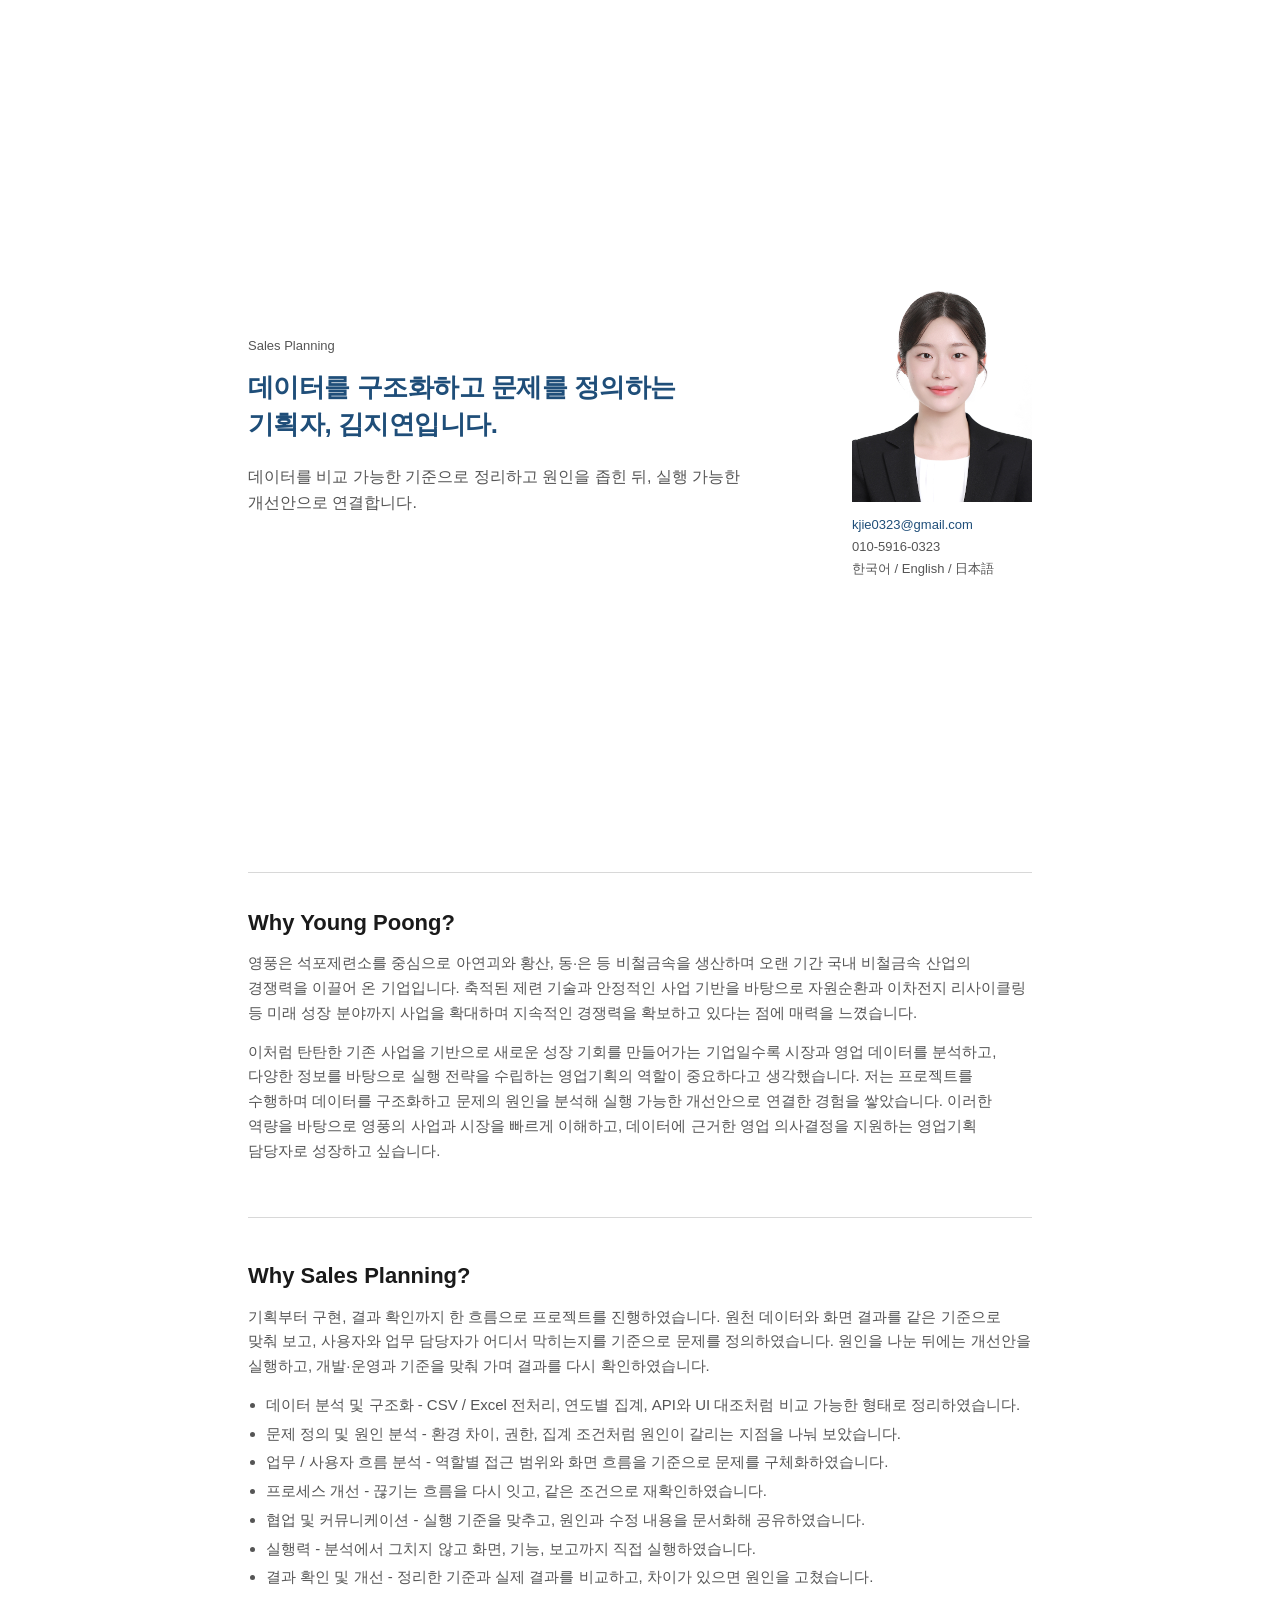
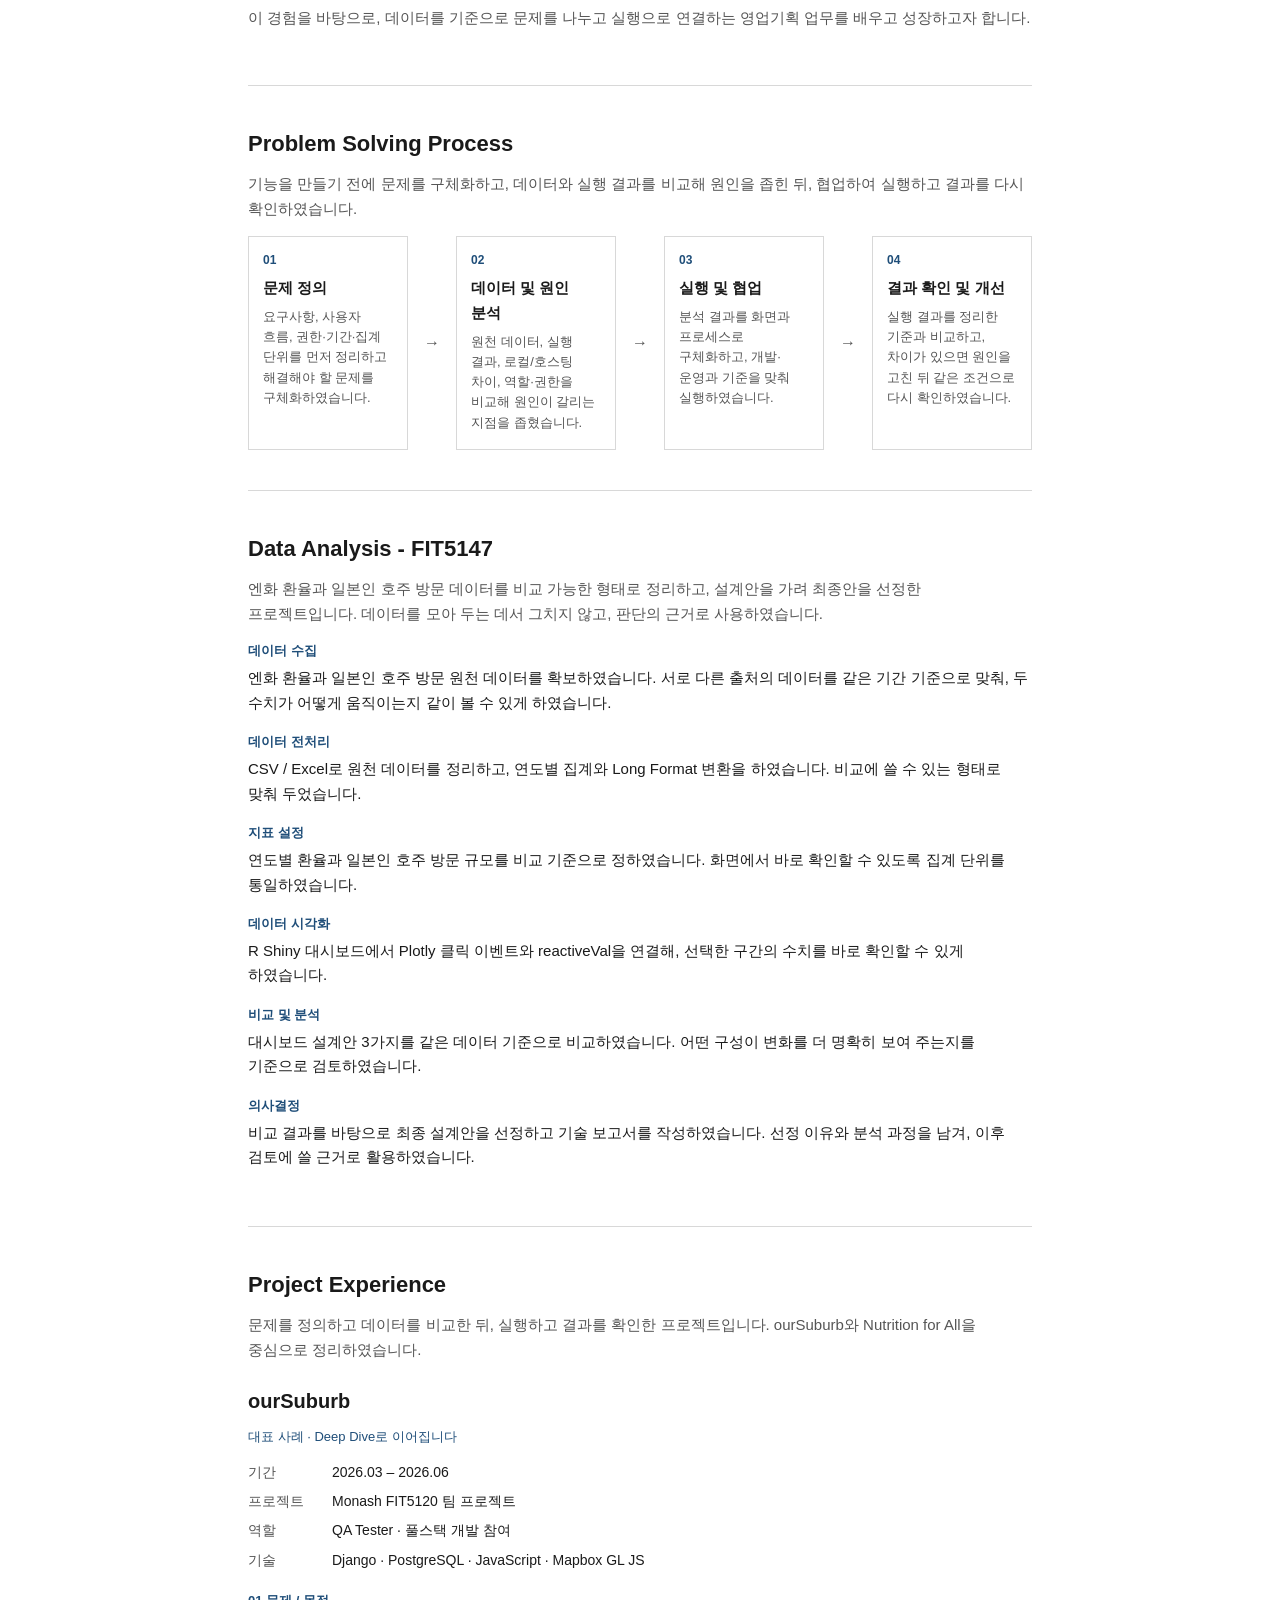
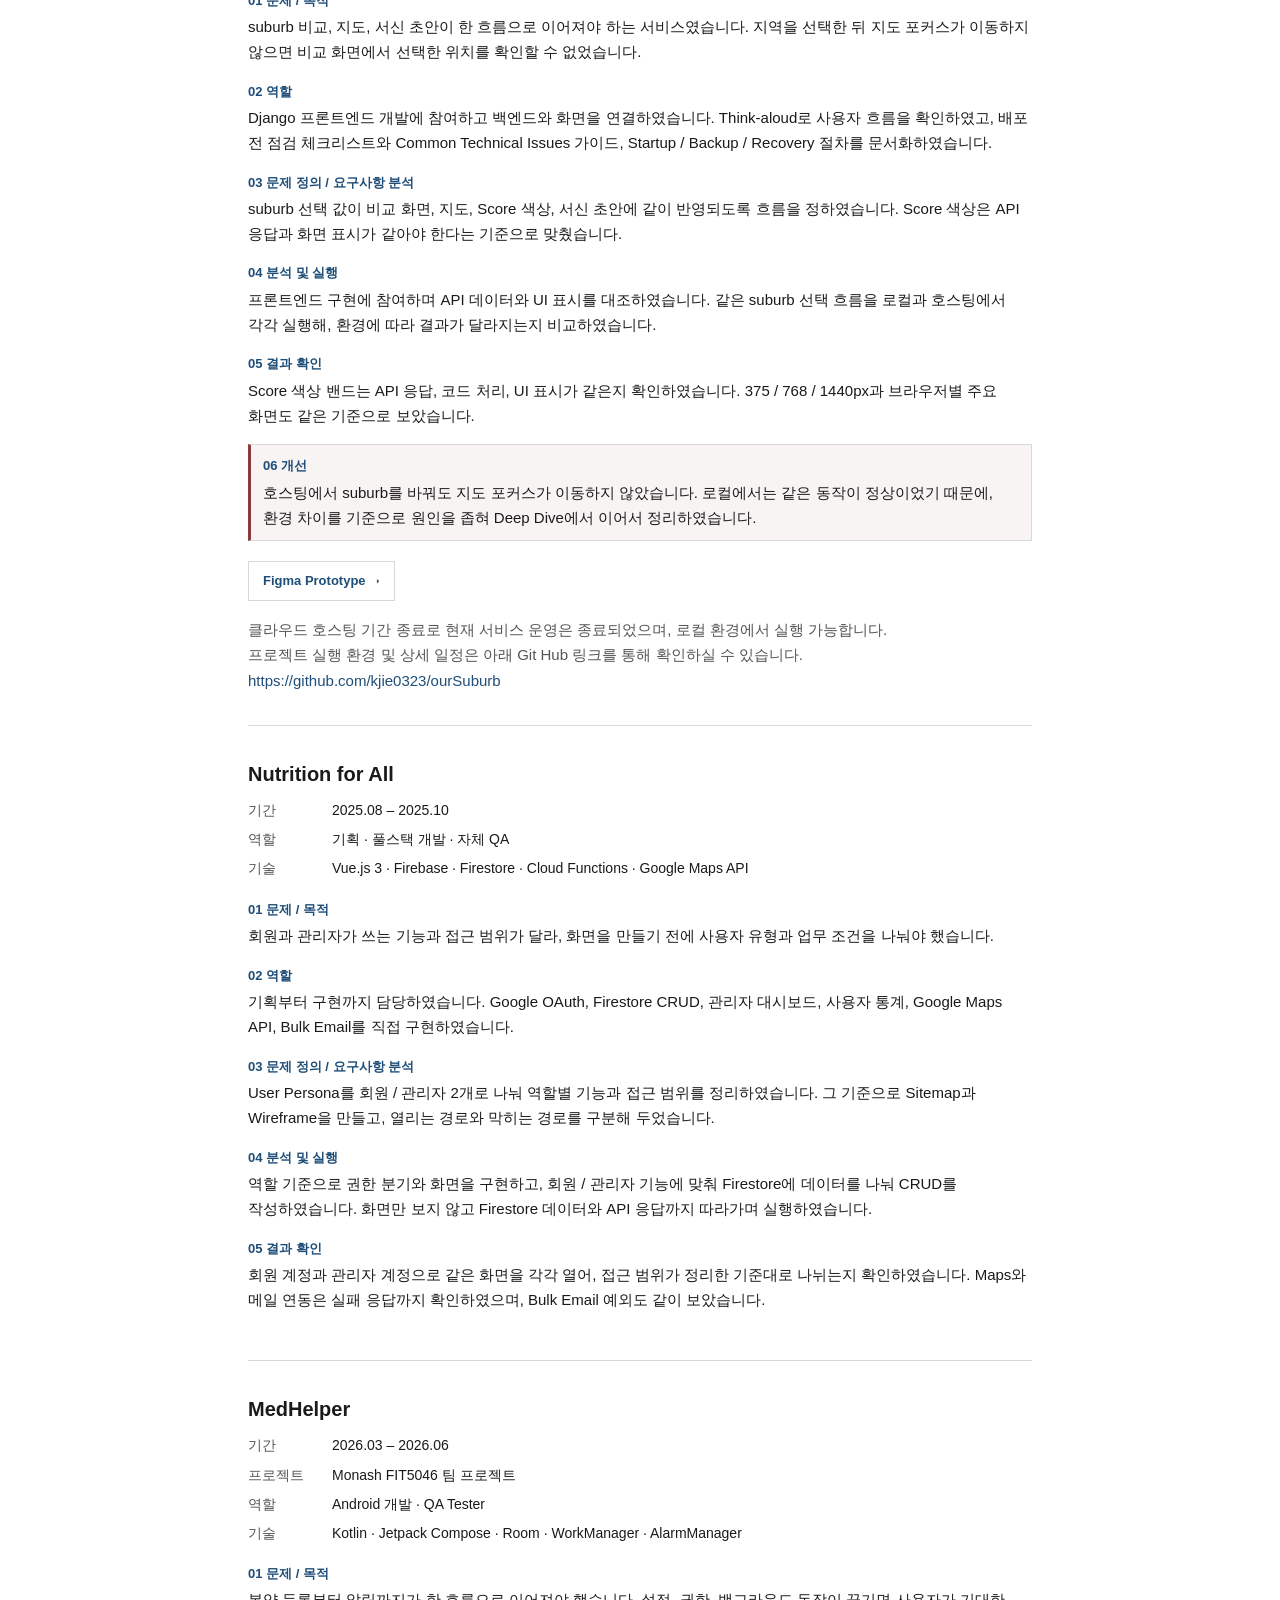
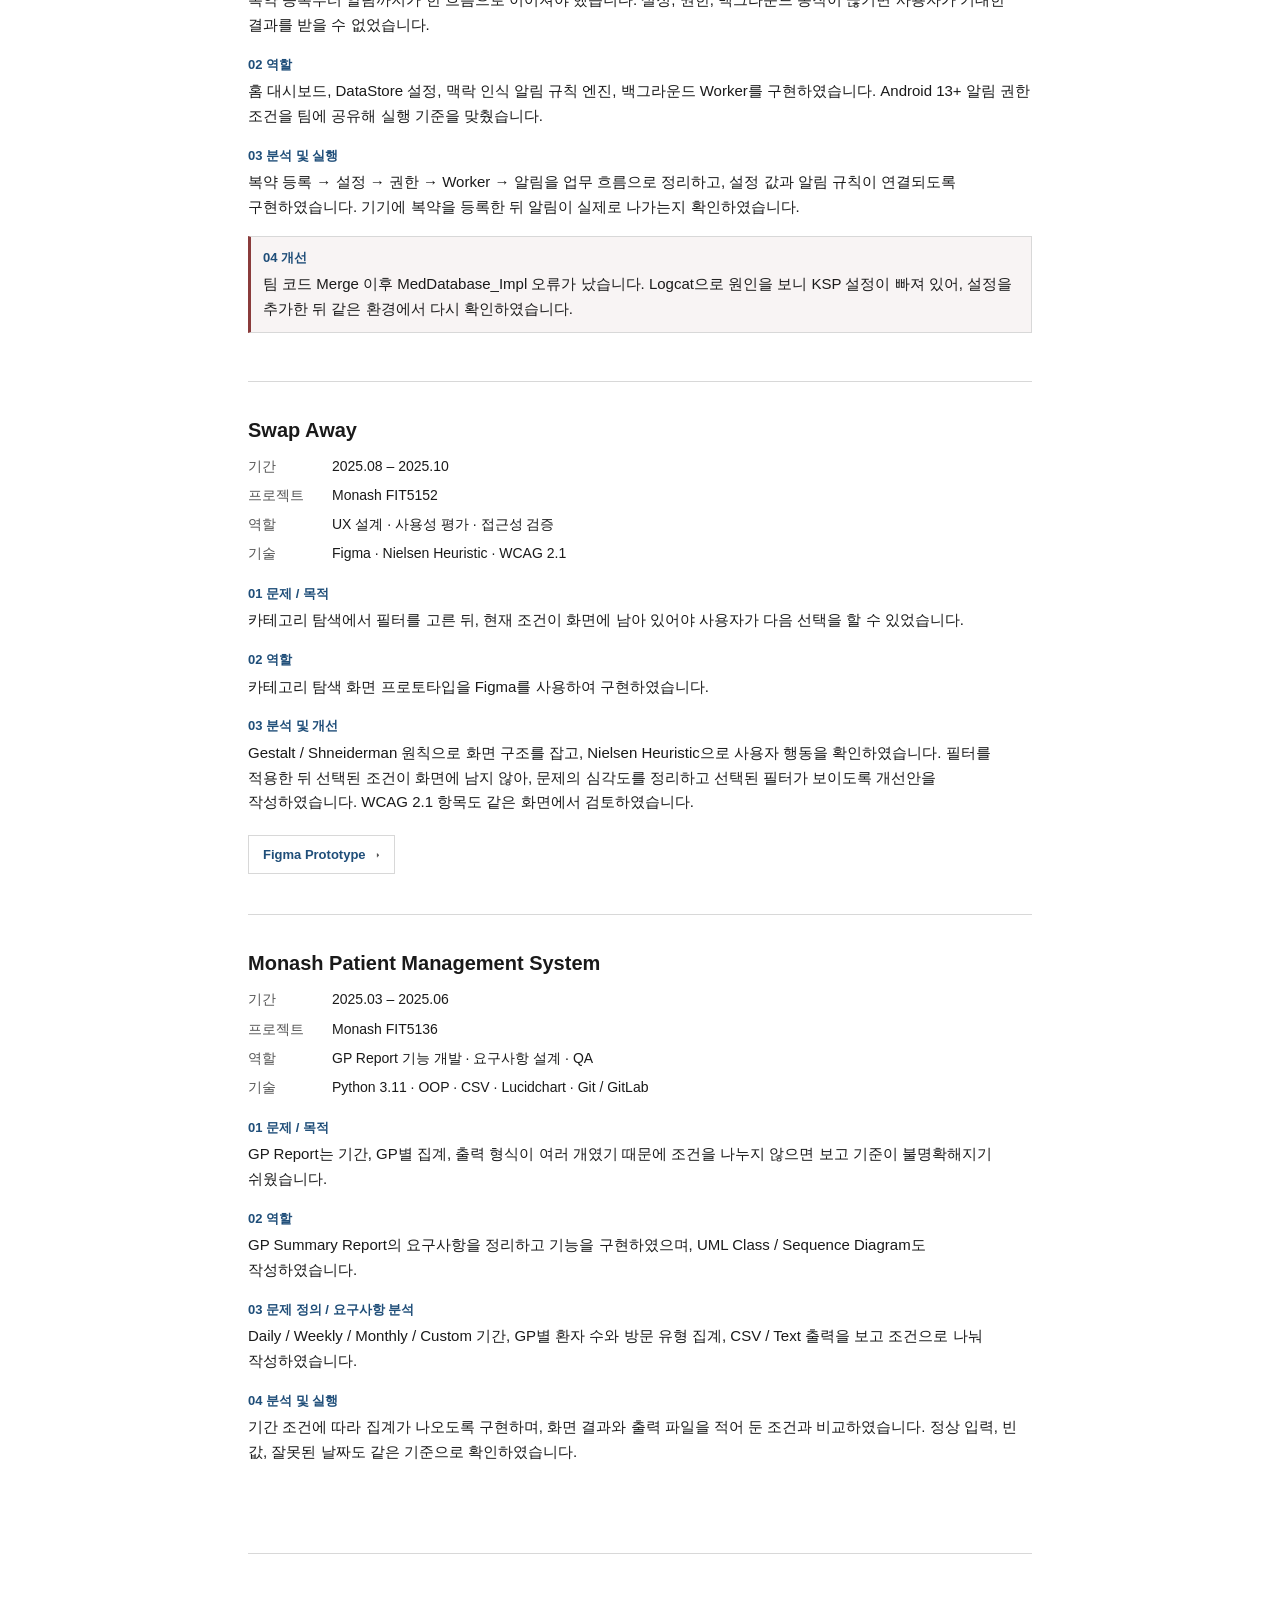
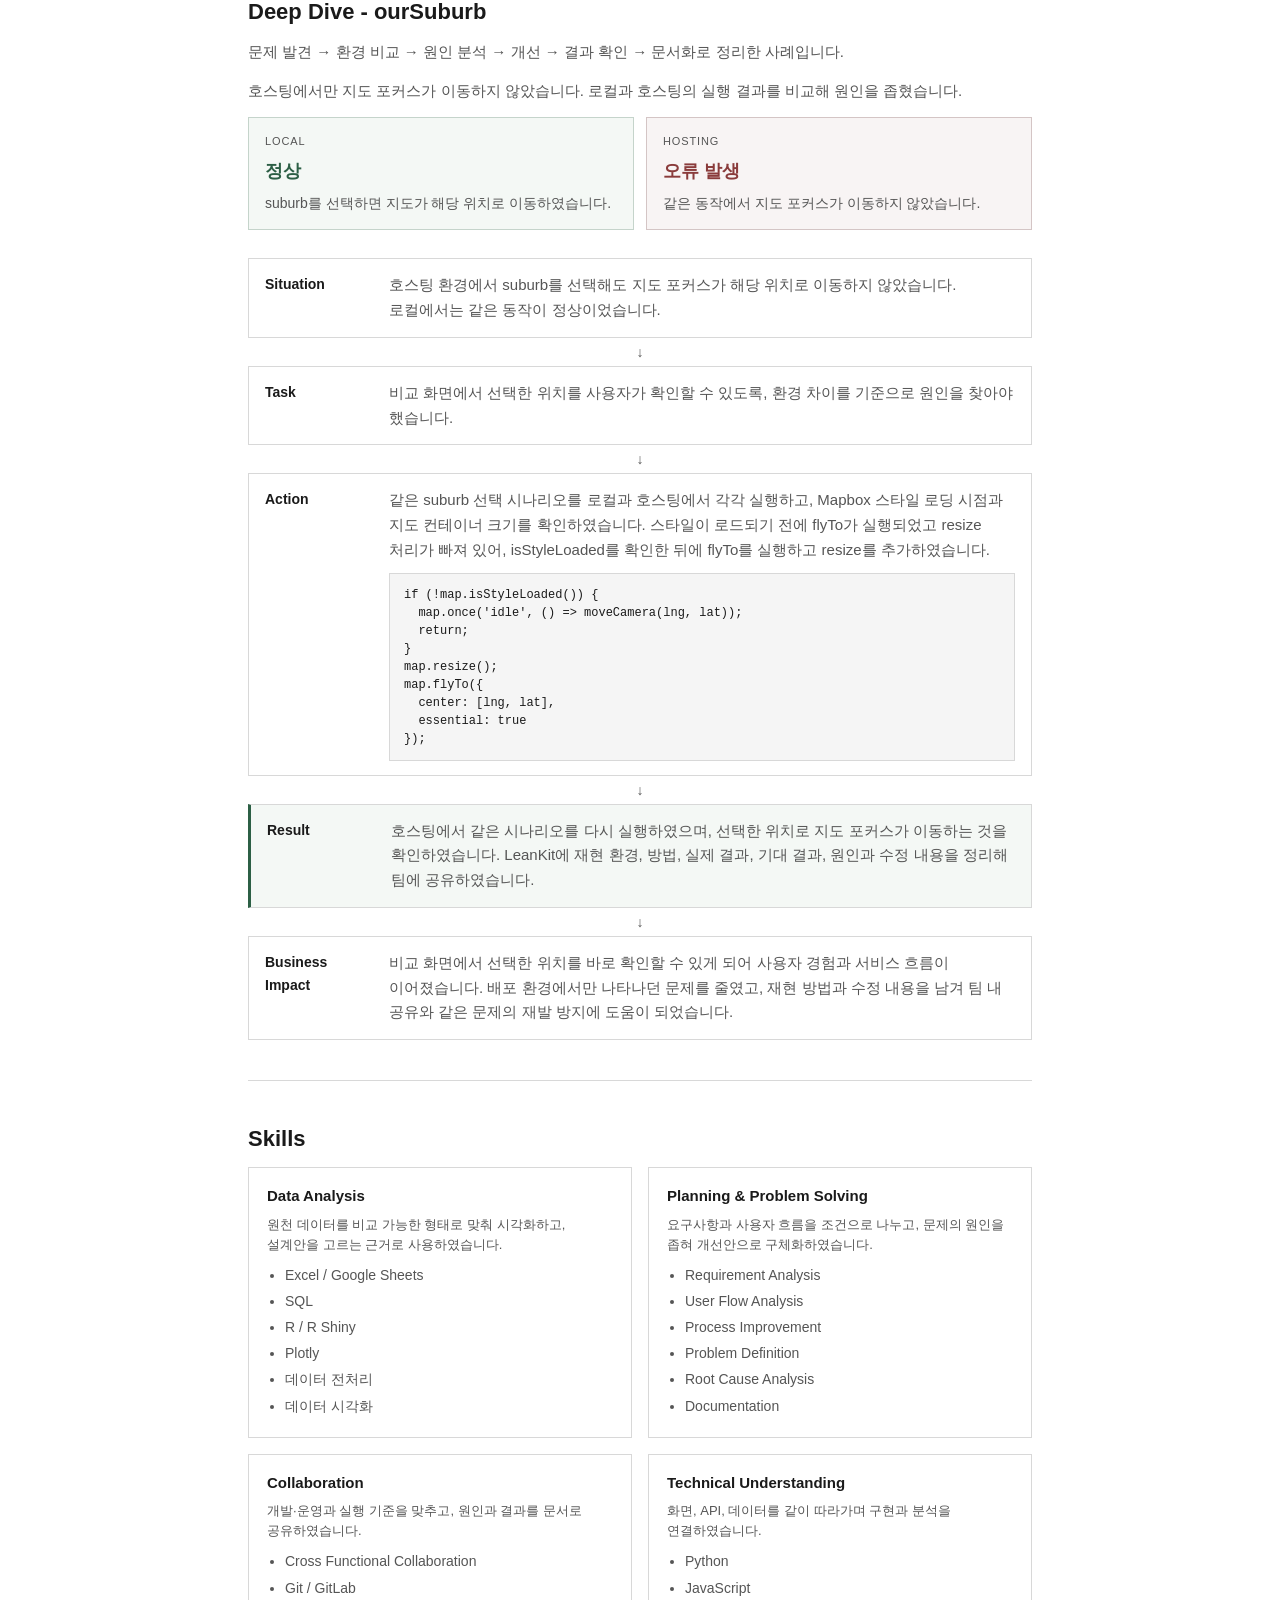
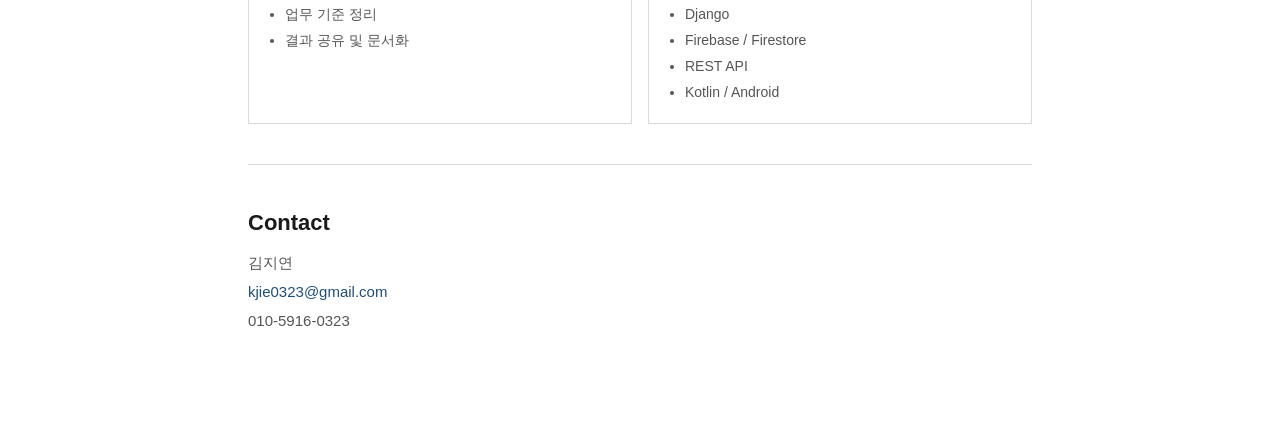
==== index.html @ 38d5e7eb "Center the hero on the first screen and add a question mark to Why Young Poong. Co-authored-by: Curs" ====
<!DOCTYPE html>
<html lang="ko">
<head>
  <meta charset="UTF-8">
  <meta name="viewport" content="width=device-width, initial-scale=1">
  <title>김지연 - 영업기획</title>
  <link rel="stylesheet" href="po.css">
</head>
<body>
  <div class="page">
    <header class="hero">
      <div class="hero-copy">
        <p class="hero-label">Sales Planning</p>
        <h1>데이터를 구조화하고 문제를 정의하는<br>기획자, 김지연입니다.</h1>
        <p class="lead">데이터를 비교 가능한 기준으로 정리하고 원인을 좁힌 뒤, 실행 가능한 개선안으로 연결합니다.</p>
      </div>
      <aside class="hero-aside">
        <img src="images/jiyeon.jpg" alt="김지연">
        <ul class="hero-links">
          <li><a href="mailto:kjie0323@gmail.com">kjie0323@gmail.com</a></li>
          <li>010-5916-0323</li>
          <li>한국어 / English / 日本語</li>
        </ul>
      </aside>
    </header>

    <section id="why-yp">
      <h2>Why Young Poong?</h2>
      <p>영풍은 석포제련소를 중심으로 아연괴와 황산, 동·은 등 비철금속을 생산하며 오랜 기간 국내 비철금속 산업의 경쟁력을 이끌어 온 기업입니다. 축적된 제련 기술과 안정적인 사업 기반을 바탕으로 자원순환과 이차전지 리사이클링 등 미래 성장 분야까지 사업을 확대하며 지속적인 경쟁력을 확보하고 있다는 점에 매력을 느꼈습니다.</p>
      <p>이처럼 탄탄한 기존 사업을 기반으로 새로운 성장 기회를 만들어가는 기업일수록 시장과 영업 데이터를 분석하고, 다양한 정보를 바탕으로 실행 전략을 수립하는 영업기획의 역할이 중요하다고 생각했습니다. 저는 프로젝트를 수행하며 데이터를 구조화하고 문제의 원인을 분석해 실행 가능한 개선안으로 연결한 경험을 쌓았습니다. 이러한 역량을 바탕으로 영풍의 사업과 시장을 빠르게 이해하고, 데이터에 근거한 영업 의사결정을 지원하는 영업기획 담당자로 성장하고 싶습니다.</p>
    </section>

    <section id="why-sales">
      <h2>Why Sales Planning?</h2>
      <p>기획부터 구현, 결과 확인까지 한 흐름으로 프로젝트를 진행하였습니다. 원천 데이터와 화면 결과를 같은 기준으로 맞춰 보고, 사용자와 업무 담당자가 어디서 막히는지를 기준으로 문제를 정의하였습니다. 원인을 나눈 뒤에는 개선안을 실행하고, 개발·운영과 기준을 맞춰 가며 결과를 다시 확인하였습니다.</p>
      <ul class="plain">
        <li>데이터 분석 및 구조화 - CSV / Excel 전처리, 연도별 집계, API와 UI 대조처럼 비교 가능한 형태로 정리하였습니다.</li>
        <li>문제 정의 및 원인 분석 - 환경 차이, 권한, 집계 조건처럼 원인이 갈리는 지점을 나눠 보았습니다.</li>
        <li>업무 / 사용자 흐름 분석 - 역할별 접근 범위와 화면 흐름을 기준으로 문제를 구체화하였습니다.</li>
        <li>프로세스 개선 - 끊기는 흐름을 다시 잇고, 같은 조건으로 재확인하였습니다.</li>
        <li>협업 및 커뮤니케이션 - 실행 기준을 맞추고, 원인과 수정 내용을 문서화해 공유하였습니다.</li>
        <li>실행력 - 분석에서 그치지 않고 화면, 기능, 보고까지 직접 실행하였습니다.</li>
        <li>결과 확인 및 개선 - 정리한 기준과 실제 결과를 비교하고, 차이가 있으면 원인을 고쳤습니다.</li>
      </ul>
      <p>이 경험을 바탕으로, 데이터를 기준으로 문제를 나누고 실행으로 연결하는 영업기획 업무를 배우고 성장하고자 합니다.</p>
    </section>

    <section id="approach">
      <h2>Problem Solving Process</h2>
      <p class="intro">기능을 만들기 전에 문제를 구체화하고, 데이터와 실행 결과를 비교해 원인을 좁힌 뒤, 협업하여 실행하고 결과를 다시 확인하였습니다.</p>
      <div class="process">
        <div class="process-step">
          <span class="process-num">01</span>
          <h3>문제 정의</h3>
          <p>요구사항, 사용자 흐름, 권한·기간·집계 단위를 먼저 정리하고 해결해야 할 문제를 구체화하였습니다.</p>
        </div>
        <div class="process-arrow" aria-hidden="true">→</div>
        <div class="process-step">
          <span class="process-num">02</span>
          <h3>데이터 및 원인 분석</h3>
          <p>원천 데이터, 실행 결과, 로컬/호스팅 차이, 역할·권한을 비교해 원인이 갈리는 지점을 좁혔습니다.</p>
        </div>
        <div class="process-arrow" aria-hidden="true">→</div>
        <div class="process-step">
          <span class="process-num">03</span>
          <h3>실행 및 협업</h3>
          <p>분석 결과를 화면과 프로세스로 구체화하고, 개발·운영과 기준을 맞춰 실행하였습니다.</p>
        </div>
        <div class="process-arrow" aria-hidden="true">→</div>
        <div class="process-step">
          <span class="process-num">04</span>
          <h3>결과 확인 및 개선</h3>
          <p>실행 결과를 정리한 기준과 비교하고, 차이가 있으면 원인을 고친 뒤 같은 조건으로 다시 확인하였습니다.</p>
        </div>
      </div>
    </section>

    <section id="data">
      <h2>Data Analysis - FIT5147</h2>
      <p class="intro">엔화 환율과 일본인 호주 방문 데이터를 비교 가능한 형태로 정리하고, 설계안을 가려 최종안을 선정한 프로젝트입니다. 데이터를 모아 두는 데서 그치지 않고, 판단의 근거로 사용하였습니다.</p>
      <div class="block">
        <h4>데이터 수집</h4>
        <p>엔화 환율과 일본인 호주 방문 원천 데이터를 확보하였습니다. 서로 다른 출처의 데이터를 같은 기간 기준으로 맞춰, 두 수치가 어떻게 움직이는지 같이 볼 수 있게 하였습니다.</p>
      </div>
      <div class="block">
        <h4>데이터 전처리</h4>
        <p>CSV / Excel로 원천 데이터를 정리하고, 연도별 집계와 Long Format 변환을 하였습니다. 비교에 쓸 수 있는 형태로 맞춰 두었습니다.</p>
      </div>
      <div class="block">
        <h4>지표 설정</h4>
        <p>연도별 환율과 일본인 호주 방문 규모를 비교 기준으로 정하였습니다. 화면에서 바로 확인할 수 있도록 집계 단위를 통일하였습니다.</p>
      </div>
      <div class="block">
        <h4>데이터 시각화</h4>
        <p>R Shiny 대시보드에서 Plotly 클릭 이벤트와 reactiveVal을 연결해, 선택한 구간의 수치를 바로 확인할 수 있게 하였습니다.</p>
      </div>
      <div class="block">
        <h4>비교 및 분석</h4>
        <p>대시보드 설계안 3가지를 같은 데이터 기준으로 비교하였습니다. 어떤 구성이 변화를 더 명확히 보여 주는지를 기준으로 검토하였습니다.</p>
      </div>
      <div class="block">
        <h4>의사결정</h4>
        <p>비교 결과를 바탕으로 최종 설계안을 선정하고 기술 보고서를 작성하였습니다. 선정 이유와 분석 과정을 남겨, 이후 검토에 쓸 근거로 활용하였습니다.</p>
      </div>
    </section>

    <section id="experience">
      <h2>Project Experience</h2>
      <p class="intro">문제를 정의하고 데이터를 비교한 뒤, 실행하고 결과를 확인한 프로젝트입니다. ourSuburb와 Nutrition for All을 중심으로 정리하였습니다.</p>

      <article class="project">
        <h3>ourSuburb</h3>
        <p class="flag">대표 사례 · Deep Dive로 이어집니다</p>
        <dl class="meta">
          <dt>기간</dt><dd>2026.03 – 2026.06</dd>
          <dt>프로젝트</dt><dd>Monash FIT5120 팀 프로젝트</dd>
          <dt>역할</dt><dd>QA Tester · 풀스택 개발 참여</dd>
          <dt>기술</dt><dd>Django · PostgreSQL · JavaScript · Mapbox GL JS</dd>
        </dl>
        <div class="block">
          <h4>01 문제 / 목적</h4>
          <p>suburb 비교, 지도, 서신 초안이 한 흐름으로 이어져야 하는 서비스였습니다. 지역을 선택한 뒤 지도 포커스가 이동하지 않으면 비교 화면에서 선택한 위치를 확인할 수 없었습니다.</p>
        </div>
        <div class="block">
          <h4>02 역할</h4>
          <p>Django 프론트엔드 개발에 참여하고 백엔드와 화면을 연결하였습니다. Think-aloud로 사용자 흐름을 확인하였고, 배포 전 점검 체크리스트와 Common Technical Issues 가이드, Startup / Backup / Recovery 절차를 문서화하였습니다.</p>
        </div>
        <div class="block">
          <h4>03 문제 정의 / 요구사항 분석</h4>
          <p>suburb 선택 값이 비교 화면, 지도, Score 색상, 서신 초안에 같이 반영되도록 흐름을 정하였습니다. Score 색상은 API 응답과 화면 표시가 같아야 한다는 기준으로 맞췄습니다.</p>
        </div>
        <div class="block">
          <h4>04 분석 및 실행</h4>
          <p>프론트엔드 구현에 참여하며 API 데이터와 UI 표시를 대조하였습니다. 같은 suburb 선택 흐름을 로컬과 호스팅에서 각각 실행해, 환경에 따라 결과가 달라지는지 비교하였습니다.</p>
        </div>
        <div class="block">
          <h4>05 결과 확인</h4>
          <p>Score 색상 밴드는 API 응답, 코드 처리, UI 표시가 같은지 확인하였습니다. 375 / 768 / 1440px과 브라우저별 주요 화면도 같은 기준으로 보았습니다.</p>
        </div>
        <div class="block issue">
          <h4>06 개선</h4>
          <p>호스팅에서 suburb를 바꿔도 지도 포커스가 이동하지 않았습니다. 로컬에서는 같은 동작이 정상이었기 때문에, 환경 차이를 기준으로 원인을 좁혀 Deep Dive에서 이어서 정리하였습니다.</p>
        </div>
        <details class="proto">
          <summary>Figma Prototype</summary>
          <div class="proto-grid">
            <figure>
              <a href="images/prototypes/oursuburb/main-page.png" target="_blank" rel="noopener"><img src="images/prototypes/oursuburb/main-page.png" alt="ourSuburb Main Page"></a>
              <figcaption>Main Page</figcaption>
            </figure>
            <figure>
              <a href="images/prototypes/oursuburb/personalize-1.png" target="_blank" rel="noopener"><img src="images/prototypes/oursuburb/personalize-1.png" alt="ourSuburb Personalize 1"></a>
              <figcaption>Personalize 1</figcaption>
            </figure>
            <figure>
              <a href="images/prototypes/oursuburb/personalize-2.png" target="_blank" rel="noopener"><img src="images/prototypes/oursuburb/personalize-2.png" alt="ourSuburb Personalize 2"></a>
              <figcaption>Personalize 2</figcaption>
            </figure>
            <figure>
              <a href="images/prototypes/oursuburb/personalize-3.png" target="_blank" rel="noopener"><img src="images/prototypes/oursuburb/personalize-3.png" alt="ourSuburb Personalize 3"></a>
              <figcaption>Personalize 3</figcaption>
            </figure>
            <figure>
              <a href="images/prototypes/oursuburb/compare.png" target="_blank" rel="noopener"><img src="images/prototypes/oursuburb/compare.png" alt="ourSuburb Compare"></a>
              <figcaption>Compare</figcaption>
            </figure>
            <figure>
              <a href="images/prototypes/oursuburb/map.png" target="_blank" rel="noopener"><img src="images/prototypes/oursuburb/map.png" alt="ourSuburb Map"></a>
              <figcaption>Map</figcaption>
            </figure>
            <figure>
              <a href="images/prototypes/oursuburb/know-more.png" target="_blank" rel="noopener"><img src="images/prototypes/oursuburb/know-more.png" alt="ourSuburb Know more"></a>
              <figcaption>Know more</figcaption>
            </figure>
            <figure>
              <a href="images/prototypes/oursuburb/take-action.png" target="_blank" rel="noopener"><img src="images/prototypes/oursuburb/take-action.png" alt="ourSuburb Take action"></a>
              <figcaption>Take action</figcaption>
            </figure>
            <figure>
              <a href="images/prototypes/oursuburb/trend.png" target="_blank" rel="noopener"><img src="images/prototypes/oursuburb/trend.png" alt="ourSuburb Trend"></a>
              <figcaption>Trend</figcaption>
            </figure>
            <figure>
              <a href="images/prototypes/oursuburb/event.png" target="_blank" rel="noopener"><img src="images/prototypes/oursuburb/event.png" alt="ourSuburb Event"></a>
              <figcaption>Event</figcaption>
            </figure>
          </div>
        </details>
        <p class="repo-note">클라우드 호스팅 기간 종료로 현재 서비스 운영은 종료되었으며, 로컬 환경에서 실행 가능합니다.<br>프로젝트 실행 환경 및 상세 일정은 아래 Git Hub 링크를 통해 확인하실 수 있습니다.<br><a href="https://github.com/kjie0323/ourSuburb">https://github.com/kjie0323/ourSuburb</a></p>
      </article>

      <article class="project">
        <h3>Nutrition for All</h3>
        <dl class="meta">
          <dt>기간</dt><dd>2025.08 – 2025.10</dd>
          <dt>역할</dt><dd>기획 · 풀스택 개발 · 자체 QA</dd>
          <dt>기술</dt><dd>Vue.js 3 · Firebase · Firestore · Cloud Functions · Google Maps API</dd>
        </dl>
        <div class="block">
          <h4>01 문제 / 목적</h4>
          <p>회원과 관리자가 쓰는 기능과 접근 범위가 달라, 화면을 만들기 전에 사용자 유형과 업무 조건을 나눠야 했습니다.</p>
        </div>
        <div class="block">
          <h4>02 역할</h4>
          <p>기획부터 구현까지 담당하였습니다. Google OAuth, Firestore CRUD, 관리자 대시보드, 사용자 통계, Google Maps API, Bulk Email를 직접 구현하였습니다.</p>
        </div>
        <div class="block">
          <h4>03 문제 정의 / 요구사항 분석</h4>
          <p>User Persona를 회원 / 관리자 2개로 나눠 역할별 기능과 접근 범위를 정리하였습니다. 그 기준으로 Sitemap과 Wireframe을 만들고, 열리는 경로와 막히는 경로를 구분해 두었습니다.</p>
        </div>
        <div class="block">
          <h4>04 분석 및 실행</h4>
          <p>역할 기준으로 권한 분기와 화면을 구현하고, 회원 / 관리자 기능에 맞춰 Firestore에 데이터를 나눠 CRUD를 작성하였습니다. 화면만 보지 않고 Firestore 데이터와 API 응답까지 따라가며 실행하였습니다.</p>
        </div>
        <div class="block">
          <h4>05 결과 확인</h4>
          <p>회원 계정과 관리자 계정으로 같은 화면을 각각 열어, 접근 범위가 정리한 기준대로 나뉘는지 확인하였습니다. Maps와 메일 연동은 실패 응답까지 확인하였으며, Bulk Email 예외도 같이 보았습니다.</p>
        </div>
      </article>

      <article class="project">
        <h3>MedHelper</h3>
        <dl class="meta">
          <dt>기간</dt><dd>2026.03 – 2026.06</dd>
          <dt>프로젝트</dt><dd>Monash FIT5046 팀 프로젝트</dd>
          <dt>역할</dt><dd>Android 개발 · QA Tester</dd>
          <dt>기술</dt><dd>Kotlin · Jetpack Compose · Room · WorkManager · AlarmManager</dd>
        </dl>
        <div class="block">
          <h4>01 문제 / 목적</h4>
          <p>복약 등록부터 알림까지가 한 흐름으로 이어져야 했습니다. 설정, 권한, 백그라운드 동작이 끊기면 사용자가 기대한 결과를 받을 수 없었습니다.</p>
        </div>
        <div class="block">
          <h4>02 역할</h4>
          <p>홈 대시보드, DataStore 설정, 맥락 인식 알림 규칙 엔진, 백그라운드 Worker를 구현하였습니다. Android 13+ 알림 권한 조건을 팀에 공유해 실행 기준을 맞췄습니다.</p>
        </div>
        <div class="block">
          <h4>03 분석 및 실행</h4>
          <p>복약 등록 → 설정 → 권한 → Worker → 알림을 업무 흐름으로 정리하고, 설정 값과 알림 규칙이 연결되도록 구현하였습니다. 기기에 복약을 등록한 뒤 알림이 실제로 나가는지 확인하였습니다.</p>
        </div>
        <div class="block issue">
          <h4>04 개선</h4>
          <p>팀 코드 Merge 이후 MedDatabase_Impl 오류가 났습니다. Logcat으로 원인을 보니 KSP 설정이 빠져 있어, 설정을 추가한 뒤 같은 환경에서 다시 확인하였습니다.</p>
        </div>
      </article>

      <article class="project">
        <h3>Swap Away</h3>
        <dl class="meta">
          <dt>기간</dt><dd>2025.08 – 2025.10</dd>
          <dt>프로젝트</dt><dd>Monash FIT5152</dd>
          <dt>역할</dt><dd>UX 설계 · 사용성 평가 · 접근성 검증</dd>
          <dt>기술</dt><dd>Figma · Nielsen Heuristic · WCAG 2.1</dd>
        </dl>
        <div class="block">
          <h4>01 문제 / 목적</h4>
          <p>카테고리 탐색에서 필터를 고른 뒤, 현재 조건이 화면에 남아 있어야 사용자가 다음 선택을 할 수 있었습니다.</p>
        </div>
        <div class="block">
          <h4>02 역할</h4>
          <p>카테고리 탐색 화면 프로토타입을 Figma를 사용하여 구현하였습니다.</p>
        </div>
        <div class="block">
          <h4>03 분석 및 개선</h4>
          <p>Gestalt / Shneiderman 원칙으로 화면 구조를 잡고, Nielsen Heuristic으로 사용자 행동을 확인하였습니다. 필터를 적용한 뒤 선택된 조건이 화면에 남지 않아, 문제의 심각도를 정리하고 선택된 필터가 보이도록 개선안을 작성하였습니다. WCAG 2.1 항목도 같은 화면에서 검토하였습니다.</p>
        </div>
        <details class="proto">
          <summary>Figma Prototype</summary>
          <div class="proto-grid proto-grid-mobile">
            <figure>
              <a href="images/prototypes/swapaway/home-screen.png" target="_blank" rel="noopener"><img src="images/prototypes/swapaway/home-screen.png" alt="Swap Away Home Screen"></a>
              <figcaption>Home Screen</figcaption>
            </figure>
            <figure>
              <a href="images/prototypes/swapaway/category-genre.png" target="_blank" rel="noopener"><img src="images/prototypes/swapaway/category-genre.png" alt="Swap Away Category Genre"></a>
              <figcaption>Category - Genre</figcaption>
            </figure>
            <figure>
              <a href="images/prototypes/swapaway/category-platform.png" target="_blank" rel="noopener"><img src="images/prototypes/swapaway/category-platform.png" alt="Swap Away Category Platform"></a>
              <figcaption>Category - Platform</figcaption>
            </figure>
            <figure>
              <a href="images/prototypes/swapaway/default-filter-resultpage.png" target="_blank" rel="noopener"><img src="images/prototypes/swapaway/default-filter-resultpage.png" alt="Swap Away Default Filter Result"></a>
              <figcaption>Default Filter Result</figcaption>
            </figure>
            <figure>
              <a href="images/prototypes/swapaway/detail-filter-options.png" target="_blank" rel="noopener"><img src="images/prototypes/swapaway/detail-filter-options.png" alt="Swap Away Filter Options"></a>
              <figcaption>Filter Options</figcaption>
            </figure>
            <figure>
              <a href="images/prototypes/swapaway/detail-filter-options-modified.png" target="_blank" rel="noopener"><img src="images/prototypes/swapaway/detail-filter-options-modified.png" alt="Swap Away Filter Options Modified"></a>
              <figcaption>Filter Options (Modified)</figcaption>
            </figure>
            <figure>
              <a href="images/prototypes/swapaway/refreshed-filter-resultpage.png" target="_blank" rel="noopener"><img src="images/prototypes/swapaway/refreshed-filter-resultpage.png" alt="Swap Away Refreshed Filter Result"></a>
              <figcaption>Refreshed Filter Result</figcaption>
            </figure>
            <figure>
              <a href="images/prototypes/swapaway/refreshed-filter-resultpage-modify.png" target="_blank" rel="noopener"><img src="images/prototypes/swapaway/refreshed-filter-resultpage-modify.png" alt="Swap Away Refreshed Filter Result Modified"></a>
              <figcaption>Refreshed Filter Result (Modified)</figcaption>
            </figure>
            <figure>
              <a href="images/prototypes/swapaway/updated-refreshed-filter-resultpage.png" target="_blank" rel="noopener"><img src="images/prototypes/swapaway/updated-refreshed-filter-resultpage.png" alt="Swap Away Updated Filter Result"></a>
              <figcaption>Updated Filter Result</figcaption>
            </figure>
            <figure>
              <a href="images/prototypes/swapaway/item-detail-page.png" target="_blank" rel="noopener"><img src="images/prototypes/swapaway/item-detail-page.png" alt="Swap Away Item Detail"></a>
              <figcaption>Item Detail</figcaption>
            </figure>
            <figure>
              <a href="images/prototypes/swapaway/camera-function.png" target="_blank" rel="noopener"><img src="images/prototypes/swapaway/camera-function.png" alt="Swap Away Camera"></a>
              <figcaption>Camera</figcaption>
            </figure>
            <figure>
              <a href="images/prototypes/swapaway/import.png" target="_blank" rel="noopener"><img src="images/prototypes/swapaway/import.png" alt="Swap Away Import"></a>
              <figcaption>Import</figcaption>
            </figure>
            <figure>
              <a href="images/prototypes/swapaway/message-page.png" target="_blank" rel="noopener"><img src="images/prototypes/swapaway/message-page.png" alt="Swap Away Message"></a>
              <figcaption>Message</figcaption>
            </figure>
            <figure>
              <a href="images/prototypes/swapaway/my-wishlist-page.png" target="_blank" rel="noopener"><img src="images/prototypes/swapaway/my-wishlist-page.png" alt="Swap Away Wishlist"></a>
              <figcaption>Wishlist</figcaption>
            </figure>
            <figure>
              <a href="images/prototypes/swapaway/updated-my-wishlist-page.png" target="_blank" rel="noopener"><img src="images/prototypes/swapaway/updated-my-wishlist-page.png" alt="Swap Away Updated Wishlist"></a>
              <figcaption>Updated Wishlist</figcaption>
            </figure>
            <figure>
              <a href="images/prototypes/swapaway/profile-1.png" target="_blank" rel="noopener"><img src="images/prototypes/swapaway/profile-1.png" alt="Swap Away Profile 1"></a>
              <figcaption>Profile 1</figcaption>
            </figure>
            <figure>
              <a href="images/prototypes/swapaway/profile-2.png" target="_blank" rel="noopener"><img src="images/prototypes/swapaway/profile-2.png" alt="Swap Away Profile 2"></a>
              <figcaption>Profile 2</figcaption>
            </figure>
            <figure>
              <a href="images/prototypes/swapaway/profile-3.png" target="_blank" rel="noopener"><img src="images/prototypes/swapaway/profile-3.png" alt="Swap Away Profile 3"></a>
              <figcaption>Profile 3</figcaption>
            </figure>
            <figure>
              <a href="images/prototypes/swapaway/profile-4.png" target="_blank" rel="noopener"><img src="images/prototypes/swapaway/profile-4.png" alt="Swap Away Profile 4"></a>
              <figcaption>Profile 4</figcaption>
            </figure>
          </div>
        </details>
      </article>

      <article class="project">
        <h3>Monash Patient Management System</h3>
        <dl class="meta">
          <dt>기간</dt><dd>2025.03 – 2025.06</dd>
          <dt>프로젝트</dt><dd>Monash FIT5136</dd>
          <dt>역할</dt><dd>GP Report 기능 개발 · 요구사항 설계 · QA</dd>
          <dt>기술</dt><dd>Python 3.11 · OOP · CSV · Lucidchart · Git / GitLab</dd>
        </dl>
        <div class="block">
          <h4>01 문제 / 목적</h4>
          <p>GP Report는 기간, GP별 집계, 출력 형식이 여러 개였기 때문에 조건을 나누지 않으면 보고 기준이 불명확해지기 쉬웠습니다.</p>
        </div>
        <div class="block">
          <h4>02 역할</h4>
          <p>GP Summary Report의 요구사항을 정리하고 기능을 구현하였으며, UML Class / Sequence Diagram도 작성하였습니다.</p>
        </div>
        <div class="block">
          <h4>03 문제 정의 / 요구사항 분석</h4>
          <p>Daily / Weekly / Monthly / Custom 기간, GP별 환자 수와 방문 유형 집계, CSV / Text 출력을 보고 조건으로 나눠 작성하였습니다.</p>
        </div>
        <div class="block">
          <h4>04 분석 및 실행</h4>
          <p>기간 조건에 따라 집계가 나오도록 구현하며, 화면 결과와 출력 파일을 적어 둔 조건과 비교하였습니다. 정상 입력, 빈 값, 잘못된 날짜도 같은 기준으로 확인하였습니다.</p>
        </div>
      </article>
    </section>

    <section id="dive">
      <h2>Deep Dive - ourSuburb</h2>
      <p class="intro">문제 발견 → 환경 비교 → 원인 분석 → 개선 → 결과 확인 → 문서화로 정리한 사례입니다.</p>
      <p>호스팅에서만 지도 포커스가 이동하지 않았습니다. 로컬과 호스팅의 실행 결과를 비교해 원인을 좁혔습니다.</p>

      <div class="env">
        <div class="env-box ok">
          <span class="env-label">LOCAL</span>
          <strong>정상</strong>
          <p>suburb를 선택하면 지도가 해당 위치로 이동하였습니다.</p>
        </div>
        <div class="env-box bad">
          <span class="env-label">HOSTING</span>
          <strong>오류 발생</strong>
          <p>같은 동작에서 지도 포커스가 이동하지 않았습니다.</p>
        </div>
      </div>

      <div class="flow">
        <div class="flow-item">
          <strong>Situation</strong>
          <p>호스팅 환경에서 suburb를 선택해도 지도 포커스가 해당 위치로 이동하지 않았습니다. 로컬에서는 같은 동작이 정상이었습니다.</p>
        </div>
        <div class="flow-arrow" aria-hidden="true">↓</div>
        <div class="flow-item">
          <strong>Task</strong>
          <p>비교 화면에서 선택한 위치를 사용자가 확인할 수 있도록, 환경 차이를 기준으로 원인을 찾아야 했습니다.</p>
        </div>
        <div class="flow-arrow" aria-hidden="true">↓</div>
        <div class="flow-item">
          <strong>Action</strong>
          <div>
            <p>같은 suburb 선택 시나리오를 로컬과 호스팅에서 각각 실행하고, Mapbox 스타일 로딩 시점과 지도 컨테이너 크기를 확인하였습니다. 스타일이 로드되기 전에 flyTo가 실행되었고 resize 처리가 빠져 있어, isStyleLoaded를 확인한 뒤에 flyTo를 실행하고 resize를 추가하였습니다.</p>
            <pre>if (!map.isStyleLoaded()) {
  map.once('idle', () => moveCamera(lng, lat));
  return;
}
map.resize();
map.flyTo({
  center: [lng, lat],
  essential: true
});</pre>
          </div>
        </div>
        <div class="flow-arrow" aria-hidden="true">↓</div>
        <div class="flow-item retest">
          <strong>Result</strong>
          <p>호스팅에서 같은 시나리오를 다시 실행하였으며, 선택한 위치로 지도 포커스가 이동하는 것을 확인하였습니다. LeanKit에 재현 환경, 방법, 실제 결과, 기대 결과, 원인과 수정 내용을 정리해 팀에 공유하였습니다.</p>
        </div>
        <div class="flow-arrow" aria-hidden="true">↓</div>
        <div class="flow-item">
          <strong>Business Impact</strong>
          <p>비교 화면에서 선택한 위치를 바로 확인할 수 있게 되어 사용자 경험과 서비스 흐름이 이어졌습니다. 배포 환경에서만 나타나던 문제를 줄였고, 재현 방법과 수정 내용을 남겨 팀 내 공유와 같은 문제의 재발 방지에 도움이 되었습니다.</p>
        </div>
      </div>
    </section>

    <section id="skills">
      <h2>Skills</h2>
      <div class="skill-grid">
        <div class="skill-box">
          <h3>Data Analysis</h3>
          <p>원천 데이터를 비교 가능한 형태로 맞춰 시각화하고, 설계안을 고르는 근거로 사용하였습니다.</p>
          <ul>
            <li>Excel / Google Sheets</li>
            <li>SQL</li>
            <li>R / R Shiny</li>
            <li>Plotly</li>
            <li>데이터 전처리</li>
            <li>데이터 시각화</li>
          </ul>
        </div>
        <div class="skill-box">
          <h3>Planning &amp; Problem Solving</h3>
          <p>요구사항과 사용자 흐름을 조건으로 나누고, 문제의 원인을 좁혀 개선안으로 구체화하였습니다.</p>
          <ul>
            <li>Requirement Analysis</li>
            <li>User Flow Analysis</li>
            <li>Process Improvement</li>
            <li>Problem Definition</li>
            <li>Root Cause Analysis</li>
            <li>Documentation</li>
          </ul>
        </div>
        <div class="skill-box">
          <h3>Collaboration</h3>
          <p>개발·운영과 실행 기준을 맞추고, 원인과 결과를 문서로 공유하였습니다.</p>
          <ul>
            <li>Cross Functional Collaboration</li>
            <li>Git / GitLab</li>
            <li>업무 기준 정리</li>
            <li>결과 공유 및 문서화</li>
          </ul>
        </div>
        <div class="skill-box">
          <h3>Technical Understanding</h3>
          <p>화면, API, 데이터를 같이 따라가며 구현과 분석을 연결하였습니다.</p>
          <ul>
            <li>Python</li>
            <li>JavaScript</li>
            <li>Django</li>
            <li>Firebase / Firestore</li>
            <li>REST API</li>
            <li>Kotlin / Android</li>
          </ul>
        </div>
      </div>
    </section>

    <section id="contact" class="contact">
      <h2>Contact</h2>
      <p>김지연</p>
      <p><a href="mailto:kjie0323@gmail.com">kjie0323@gmail.com</a></p>
      <p>010-5916-0323</p>
    </section>
  </div>
  <script>
    window.addEventListener('beforeprint', function () {
      document.querySelectorAll('details.proto').forEach(function (el) {
        el.dataset.wasOpen = el.open ? '1' : '0';
        el.open = true;
      });
    });
    window.addEventListener('afterprint', function () {
      document.querySelectorAll('details.proto').forEach(function (el) {
        el.open = el.dataset.wasOpen === '1';
      });
    });
  </script>
</body>
</html>
---- po.css ----
:root {
  --text: #1a1a1a;
  --muted: #555;
  --line: #d8d8d8;
  --bg: #fff;
  --accent: #1f4e79;
  --code-bg: #f5f5f5;
  --ok: #2c5f45;
  --bad: #8a3b3b;
  --ok-bg: #f4f8f5;
  --bad-bg: #f8f4f4;
}

* { box-sizing: border-box; }

body {
  margin: 0;
  background: var(--bg);
  color: var(--text);
  font-family: "Malgun Gothic", "맑은 고딕", "Apple SD Gothic Neo", sans-serif;
  font-size: 16px;
  line-height: 1.65;
  word-break: keep-all;
}

a {
  color: var(--accent);
  text-decoration: none;
  word-break: break-all;
}
a:hover { text-decoration: underline; }

.page {
  max-width: 840px;
  margin: 0 auto;
  padding: 28px 28px 80px;
}

.hero {
  display: grid;
  grid-template-columns: minmax(0, 1fr) 180px;
  gap: 28px;
  align-items: center;
  min-height: calc(100vh - 56px);
  padding: 0 0 48px;
}

.hero + section {
  margin-top: 0;
  padding-top: 32px;
}

.hero-copy { min-width: 0; }

.hero-label {
  margin: 0 0 12px;
  font-size: 13px;
  color: var(--muted);
}

h1 {
  margin: 0 0 20px;
  font-size: 26px;
  font-weight: 700;
  line-height: 1.45;
  letter-spacing: -0.02em;
  color: var(--accent);
}

.lead {
  margin: 0;
  white-space: pre-line;
  color: var(--muted);
  font-size: 16px;
}

.hero-aside { justify-self: end; }

.hero-aside img {
  display: block;
  width: 180px;
  height: 230px;
  object-fit: cover;
  object-position: center 20%;
  background: #f3f3f3;
}

.hero-links {
  margin: 12px 0 0;
  padding: 0;
  list-style: none;
  font-size: 13px;
  color: var(--muted);
  line-height: 1.7;
}

.hero-links li { margin: 0; }

section {
  padding: 40px 0 8px;
  border-top: 1px solid var(--line);
  margin-top: 32px;
}

h2 {
  margin: 0 0 10px;
  font-size: 22px;
  font-weight: 700;
}

.intro,
section > p {
  margin: 0 0 14px;
  color: var(--muted);
  font-size: 15px;
}

.process {
  display: grid;
  grid-template-columns: minmax(0, 1fr) 28px minmax(0, 1fr) 28px minmax(0, 1fr) 28px minmax(0, 1fr);
  gap: 10px;
  align-items: stretch;
}

.process-step {
  min-width: 0;
  display: flex;
  flex-direction: column;
  height: 100%;
  padding: 14px 14px 16px;
  border: 1px solid var(--line);
  box-sizing: border-box;
}

.process-num {
  display: block;
  font-size: 12px;
  font-weight: 700;
  color: var(--accent);
  margin-bottom: 6px;
}

.process-step h3 {
  margin: 0 0 6px;
  font-size: 15px;
}

.process-step p {
  margin: 0;
  font-size: 13px;
  color: var(--muted);
  line-height: 1.55;
}

.process-arrow {
  display: flex;
  align-items: center;
  justify-content: center;
  color: var(--muted);
  font-size: 16px;
  line-height: 1;
  width: 28px;
}

.project {
  padding: 32px 0;
  border-top: 1px solid var(--line);
}

.project:first-of-type {
  border-top: 0;
  margin-top: 0;
  padding-top: 8px;
}

.project h3 {
  margin: 0 0 8px;
  font-size: 20px;
}

.flag {
  margin: 0 0 14px;
  font-size: 13px;
  color: var(--accent);
}

.meta {
  display: grid;
  grid-template-columns: 72px 1fr;
  gap: 6px 12px;
  margin: 0 0 18px;
  font-size: 14px;
}
.meta dt { margin: 0; color: var(--muted); }
.meta dd { margin: 0; }

.block { margin: 0 0 16px; }

.block h4 {
  margin: 0 0 4px;
  font-size: 13px;
  font-weight: 700;
  color: var(--accent);
}

.block p,
.block ul {
  margin: 0;
  font-size: 15px;
}

.block.issue,
.block.retest {
  padding: 10px 12px;
  border: 1px solid var(--line);
}

.block.issue {
  background: var(--bad-bg);
  border-left: 3px solid var(--bad);
}

.block.retest {
  background: var(--ok-bg);
  border-left: 3px solid var(--ok);
}

.repo-note {
  margin: 16px 0 0;
  font-size: 15px;
  color: var(--muted);
  line-height: 1.7;
  word-break: keep-all;
}

.repo-note a {
  display: inline-block;
  word-break: break-all;
  overflow-wrap: anywhere;
}

.proto {
  margin: 20px 0 8px;
}

.proto summary {
  display: inline-flex;
  align-items: center;
  gap: 8px;
  list-style: none;
  cursor: pointer;
  padding: 8px 14px;
  border: 1px solid var(--line);
  background: #fff;
  color: var(--accent);
  font-size: 13px;
  font-weight: 700;
  user-select: none;
}

.proto summary::-webkit-details-marker {
  display: none;
}

.proto summary::marker {
  content: "";
}

.proto summary::after {
  content: "▾";
  font-size: 11px;
  font-weight: 400;
  color: var(--muted);
  transform: rotate(-90deg);
}

.proto[open] summary {
  background: var(--code-bg);
}

.proto[open] summary::after {
  transform: none;
}

.proto-grid {
  display: grid;
  grid-template-columns: 1fr 1fr;
  gap: 12px;
  margin-top: 12px;
}

.proto-grid-mobile {
  grid-template-columns: repeat(3, minmax(0, 1fr));
}

.proto-grid figure {
  margin: 0;
  border: 1px solid var(--line);
  padding: 8px;
  background: #fff;
}

.proto-grid img {
  display: block;
  width: 100%;
  height: auto;
  border: 1px solid var(--line);
}

.proto-grid figcaption {
  margin: 6px 0 0;
  font-size: 12px;
  color: var(--muted);
  line-height: 1.4;
}

.env {
  display: grid;
  grid-template-columns: 1fr 1fr;
  gap: 12px;
  margin: 0 0 28px;
}

.env-box {
  border: 1px solid var(--line);
  padding: 14px 16px;
}

.env-label {
  display: block;
  font-size: 11px;
  letter-spacing: 0.08em;
  color: var(--muted);
  margin-bottom: 6px;
}

.env-box strong {
  display: block;
  margin-bottom: 6px;
  font-size: 18px;
}

.env-box p {
  margin: 0;
  font-size: 14px;
  color: var(--muted);
}

.env-box.ok {
  background: var(--ok-bg);
  border-color: #c5d4cb;
}
.env-box.ok strong { color: var(--ok); }

.env-box.bad {
  background: var(--bad-bg);
  border-color: #d4c5c5;
}
.env-box.bad strong { color: var(--bad); }

.flow {
  display: flex;
  flex-direction: column;
  gap: 0;
}

.flow-item {
  display: grid;
  grid-template-columns: 108px 1fr;
  gap: 16px;
  padding: 14px 16px;
  align-items: start;
  width: 100%;
  box-sizing: border-box;
  border: 1px solid var(--line);
}

.flow-item strong { font-size: 14px; }

.flow-item p {
  margin: 0;
  font-size: 15px;
  color: var(--muted);
}

.flow-item > div {
  min-width: 0;
  max-width: 100%;
}

.flow-item.retest {
  background: var(--ok-bg);
  border-left: 3px solid var(--ok);
}

.flow-arrow {
  display: flex;
  align-items: center;
  justify-content: center;
  height: 28px;
  margin: 0;
  color: var(--muted);
  font-size: 14px;
  line-height: 1;
}

pre {
  margin: 10px 0 0;
  padding: 12px 14px;
  background: var(--code-bg);
  border: 1px solid var(--line);
  font-family: ui-monospace, "SF Mono", Menlo, Consolas, monospace;
  font-size: 12px;
  line-height: 1.5;
  overflow-x: auto;
  max-width: 100%;
  color: var(--text);
  word-break: normal;
  overflow-wrap: normal;
  white-space: pre;
}

.plain {
  margin: 0 0 16px;
  padding-left: 18px;
  color: var(--muted);
  font-size: 15px;
}
.plain li { margin: 4px 0; }

.skill-grid {
  display: grid;
  grid-template-columns: 1fr 1fr;
  gap: 16px;
  align-items: stretch;
}

.skill-box {
  border: 1px solid var(--line);
  padding: 16px 18px;
  box-sizing: border-box;
  height: 100%;
}

.skill-grid h3 {
  margin: 0 0 6px;
  font-size: 15px;
}

.skill-grid p {
  margin: 0 0 10px;
  font-size: 13px;
  color: var(--muted);
  line-height: 1.5;
}

.skill-grid ul {
  margin: 0;
  padding-left: 18px;
  font-size: 14px;
  color: var(--muted);
}

.skill-grid li { margin: 3px 0; }

.contact p {
  margin: 4px 0;
  font-size: 15px;
}

@media print {
  @page { size: A4; margin: 12mm 13mm 12mm; }
  body { -webkit-print-color-adjust: exact; print-color-adjust: exact; }
  .page { max-width: none; padding: 0; }
  a { text-decoration: none; }
  h1 { font-size: 22px; }
  .hero {
    grid-template-columns: minmax(0, 1fr) 150px;
    gap: 20px;
    min-height: 72vh;
    align-items: center;
    padding: 0 0 24px;
  }
  .hero-aside img { width: 150px; height: 190px; }

  h2 {
    break-after: avoid;
    page-break-after: avoid;
  }

  .project,
  #approach,
  .process,
  #data,
  #why-yp,
  #contact,
  .skill-box,
  .flow-item,
  .env {
    break-inside: avoid;
    page-break-inside: avoid;
  }

  #data,
  #skills,
  #why-yp,
  #contact {
    padding: 20px 0 4px;
    margin-top: 14px;
  }

  .skill-grid { gap: 10px; }
  .skill-box { padding: 10px 12px; }
  .proto-grid { grid-template-columns: 1fr 1fr; }
  .proto-grid-mobile { grid-template-columns: repeat(3, minmax(0, 1fr)); }
  .proto-grid figure { break-inside: avoid; }

  .project:has(.proto) {
    break-inside: auto;
    page-break-inside: auto;
  }

  details.proto summary {
    display: block;
    border: 0;
    padding: 0 0 8px;
    background: none;
  }

  details.proto summary::after {
    display: none;
  }
}

@media (max-width: 800px) {
  .process {
    grid-template-columns: 1fr;
    gap: 0;
  }
  .process-step { padding: 14px 14px 16px; }
  .process-arrow {
    width: 28px;
    height: 28px;
    justify-self: center;
    transform: rotate(90deg);
  }
}

@media (max-width: 640px) {
  .page { padding: 20px 18px 64px; }
  .hero {
    grid-template-columns: 1fr;
    gap: 24px;
    min-height: 0;
    align-items: start;
    padding: 32px 0 24px;
  }
  .hero-aside { justify-self: start; }
  .hero-aside img {
    width: 180px;
    height: 230px;
  }
  h1 { font-size: 26px; }
  .env { grid-template-columns: 1fr; }
  .flow-item {
    grid-template-columns: 1fr;
    gap: 6px;
  }
  .flow-arrow { padding-left: 0; }
  .skill-grid { grid-template-columns: 1fr; gap: 16px; }
  .proto-grid,
  .proto-grid-mobile { grid-template-columns: 1fr 1fr; }
  .meta { grid-template-columns: 56px 1fr; }
}
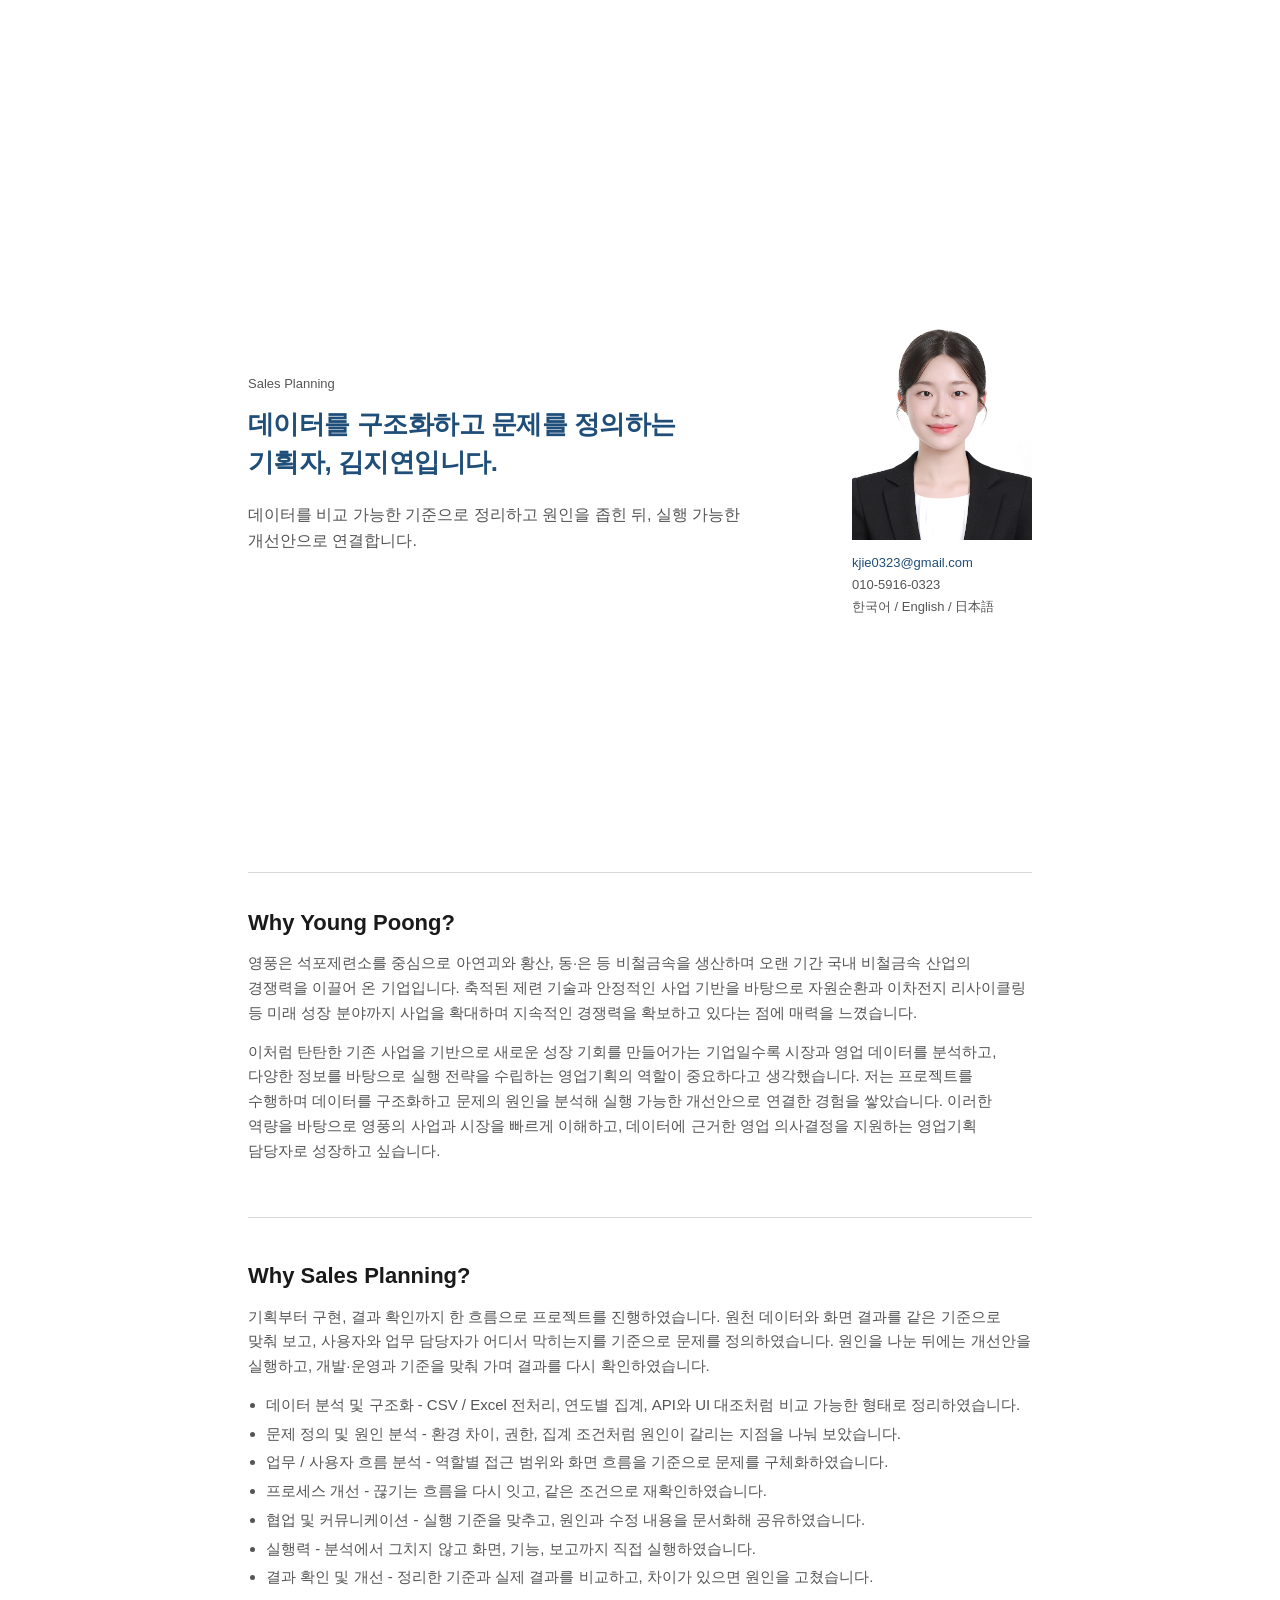
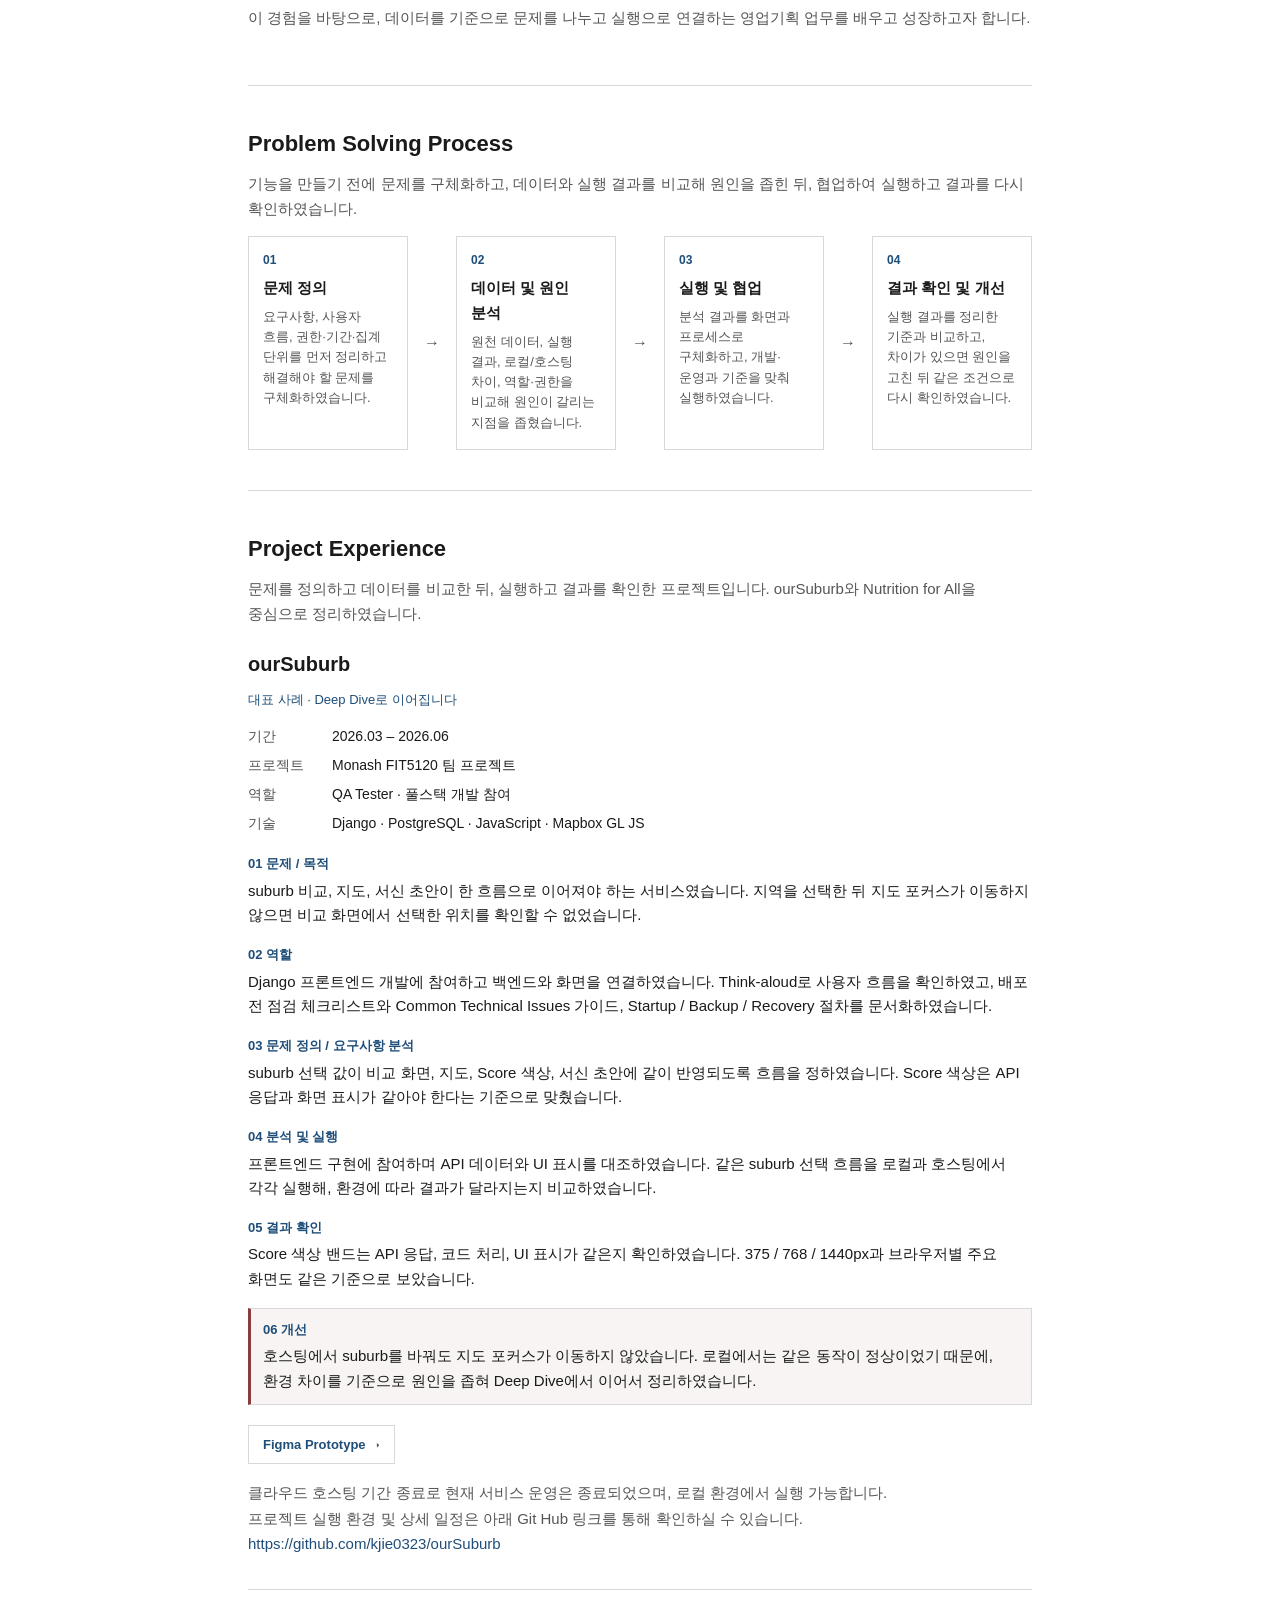
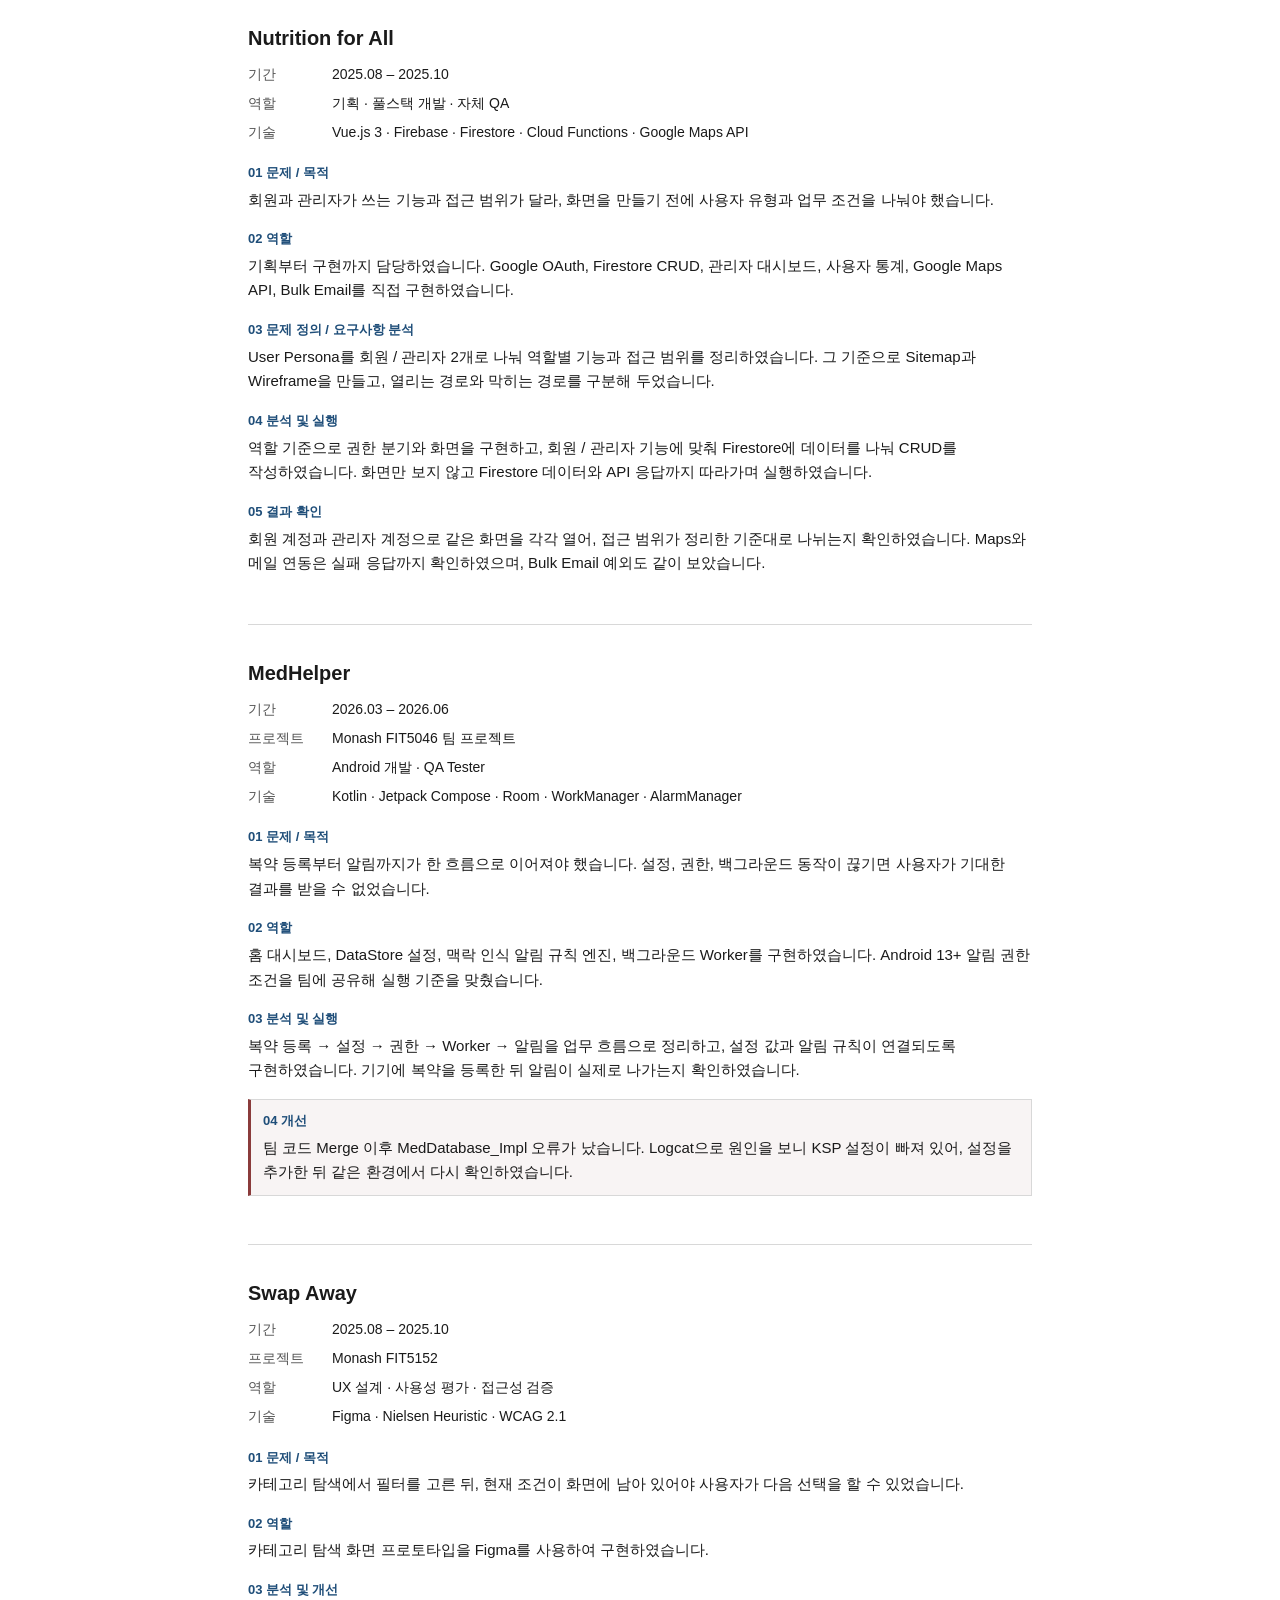
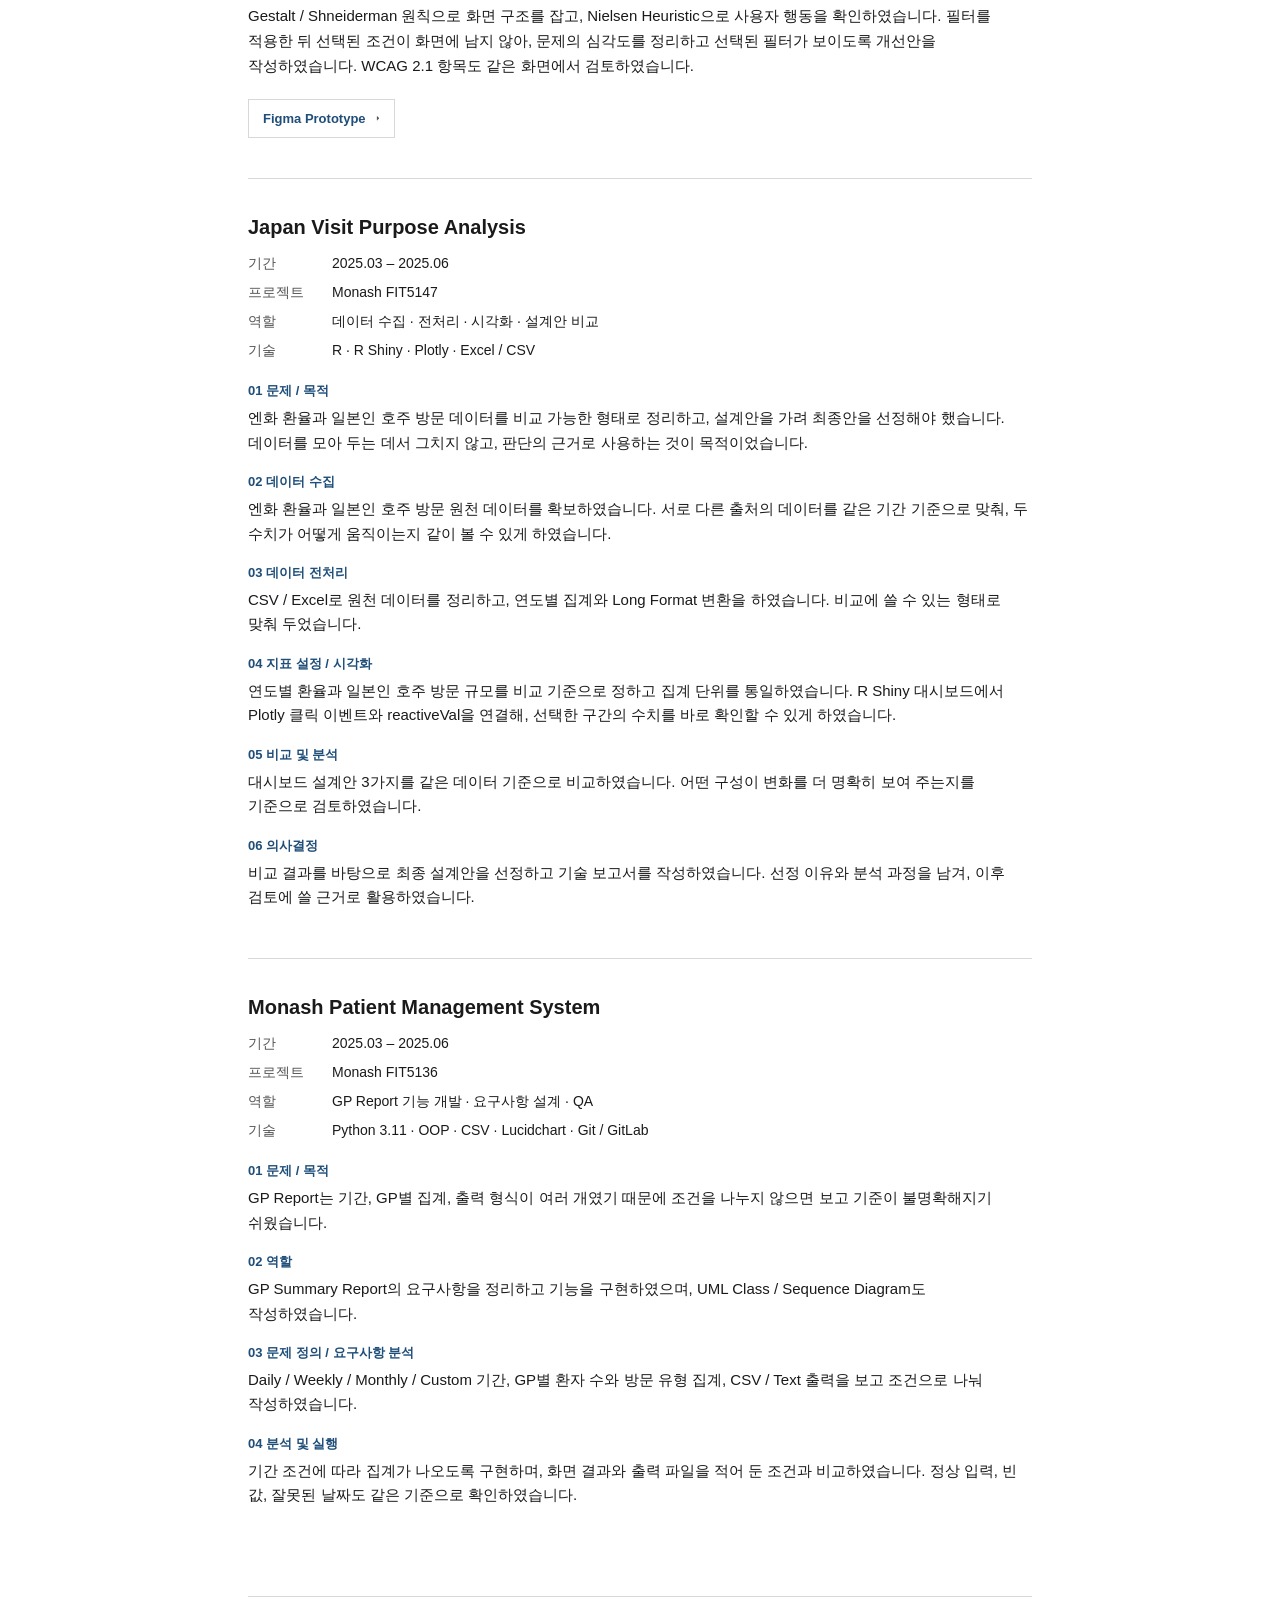
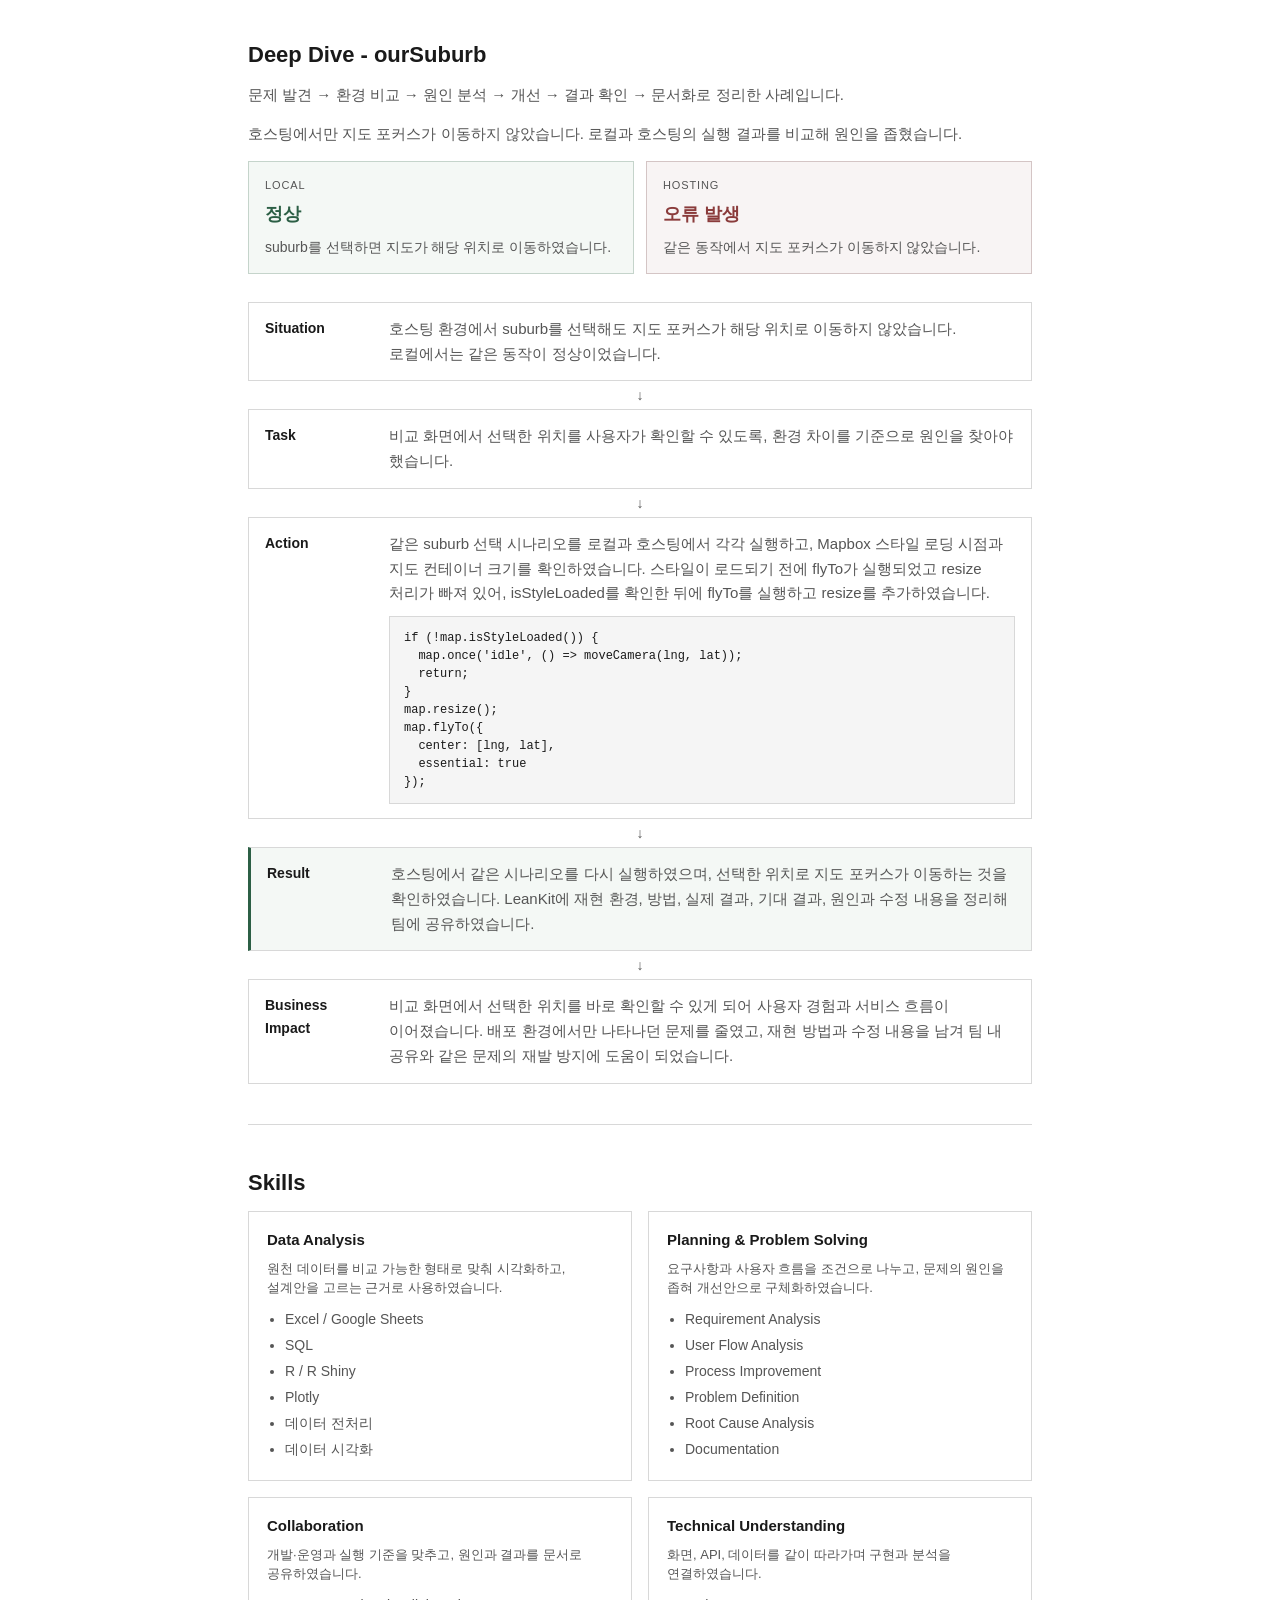
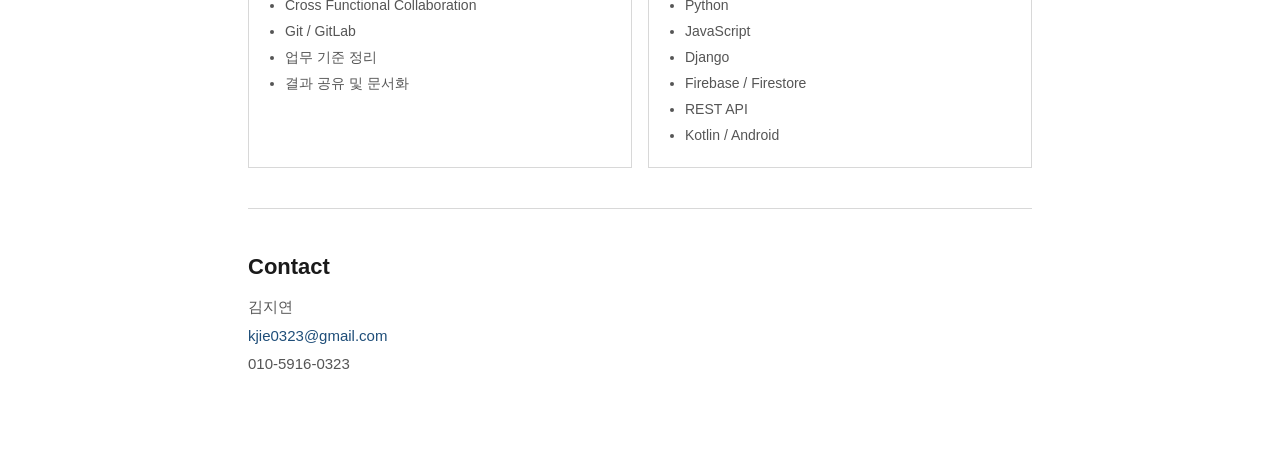
==== commit dd6fbb83: "Move Japan Visit Purpose Analysis into Project Experience by date. Co-authored-by: Cursor <cursorage" ====
--- a/index.html
+++ b/index.html
@@ -75,35 +75,6 @@
       </div>
     </section>
 
-    <section id="data">
-      <h2>Data Analysis - FIT5147</h2>
-      <p class="intro">엔화 환율과 일본인 호주 방문 데이터를 비교 가능한 형태로 정리하고, 설계안을 가려 최종안을 선정한 프로젝트입니다. 데이터를 모아 두는 데서 그치지 않고, 판단의 근거로 사용하였습니다.</p>
-      <div class="block">
-        <h4>데이터 수집</h4>
-        <p>엔화 환율과 일본인 호주 방문 원천 데이터를 확보하였습니다. 서로 다른 출처의 데이터를 같은 기간 기준으로 맞춰, 두 수치가 어떻게 움직이는지 같이 볼 수 있게 하였습니다.</p>
-      </div>
-      <div class="block">
-        <h4>데이터 전처리</h4>
-        <p>CSV / Excel로 원천 데이터를 정리하고, 연도별 집계와 Long Format 변환을 하였습니다. 비교에 쓸 수 있는 형태로 맞춰 두었습니다.</p>
-      </div>
-      <div class="block">
-        <h4>지표 설정</h4>
-        <p>연도별 환율과 일본인 호주 방문 규모를 비교 기준으로 정하였습니다. 화면에서 바로 확인할 수 있도록 집계 단위를 통일하였습니다.</p>
-      </div>
-      <div class="block">
-        <h4>데이터 시각화</h4>
-        <p>R Shiny 대시보드에서 Plotly 클릭 이벤트와 reactiveVal을 연결해, 선택한 구간의 수치를 바로 확인할 수 있게 하였습니다.</p>
-      </div>
-      <div class="block">
-        <h4>비교 및 분석</h4>
-        <p>대시보드 설계안 3가지를 같은 데이터 기준으로 비교하였습니다. 어떤 구성이 변화를 더 명확히 보여 주는지를 기준으로 검토하였습니다.</p>
-      </div>
-      <div class="block">
-        <h4>의사결정</h4>
-        <p>비교 결과를 바탕으로 최종 설계안을 선정하고 기술 보고서를 작성하였습니다. 선정 이유와 분석 과정을 남겨, 이후 검토에 쓸 근거로 활용하였습니다.</p>
-      </div>
-    </section>
-
     <section id="experience">
       <h2>Project Experience</h2>
       <p class="intro">문제를 정의하고 데이터를 비교한 뒤, 실행하고 결과를 확인한 프로젝트입니다. ourSuburb와 Nutrition for All을 중심으로 정리하였습니다.</p>
@@ -345,6 +316,40 @@
             </figure>
           </div>
         </details>
+      </article>
+
+      <article class="project" id="data">
+        <h3>Japan Visit Purpose Analysis</h3>
+        <dl class="meta">
+          <dt>기간</dt><dd>2025.03 – 2025.06</dd>
+          <dt>프로젝트</dt><dd>Monash FIT5147</dd>
+          <dt>역할</dt><dd>데이터 수집 · 전처리 · 시각화 · 설계안 비교</dd>
+          <dt>기술</dt><dd>R · R Shiny · Plotly · Excel / CSV</dd>
+        </dl>
+        <div class="block">
+          <h4>01 문제 / 목적</h4>
+          <p>엔화 환율과 일본인 호주 방문 데이터를 비교 가능한 형태로 정리하고, 설계안을 가려 최종안을 선정해야 했습니다. 데이터를 모아 두는 데서 그치지 않고, 판단의 근거로 사용하는 것이 목적이었습니다.</p>
+        </div>
+        <div class="block">
+          <h4>02 데이터 수집</h4>
+          <p>엔화 환율과 일본인 호주 방문 원천 데이터를 확보하였습니다. 서로 다른 출처의 데이터를 같은 기간 기준으로 맞춰, 두 수치가 어떻게 움직이는지 같이 볼 수 있게 하였습니다.</p>
+        </div>
+        <div class="block">
+          <h4>03 데이터 전처리</h4>
+          <p>CSV / Excel로 원천 데이터를 정리하고, 연도별 집계와 Long Format 변환을 하였습니다. 비교에 쓸 수 있는 형태로 맞춰 두었습니다.</p>
+        </div>
+        <div class="block">
+          <h4>04 지표 설정 / 시각화</h4>
+          <p>연도별 환율과 일본인 호주 방문 규모를 비교 기준으로 정하고 집계 단위를 통일하였습니다. R Shiny 대시보드에서 Plotly 클릭 이벤트와 reactiveVal을 연결해, 선택한 구간의 수치를 바로 확인할 수 있게 하였습니다.</p>
+        </div>
+        <div class="block">
+          <h4>05 비교 및 분석</h4>
+          <p>대시보드 설계안 3가지를 같은 데이터 기준으로 비교하였습니다. 어떤 구성이 변화를 더 명확히 보여 주는지를 기준으로 검토하였습니다.</p>
+        </div>
+        <div class="block">
+          <h4>06 의사결정</h4>
+          <p>비교 결과를 바탕으로 최종 설계안을 선정하고 기술 보고서를 작성하였습니다. 선정 이유와 분석 과정을 남겨, 이후 검토에 쓸 근거로 활용하였습니다.</p>
+        </div>
       </article>
 
       <article class="project">
--- a/po.css
+++ b/po.css
@@ -42,7 +42,7 @@
   gap: 28px;
   align-items: center;
   min-height: calc(100vh - 56px);
-  padding: 0 0 48px;
+  padding: 2cm 0 48px;
 }
 
 .hero + section {
@@ -477,9 +477,9 @@
   .hero {
     grid-template-columns: minmax(0, 1fr) 150px;
     gap: 20px;
-    min-height: 72vh;
-    align-items: center;
-    padding: 0 0 24px;
+    min-height: 0;
+    align-items: start;
+    padding: 2cm 0 24px;
   }
   .hero-aside img { width: 150px; height: 190px; }
 
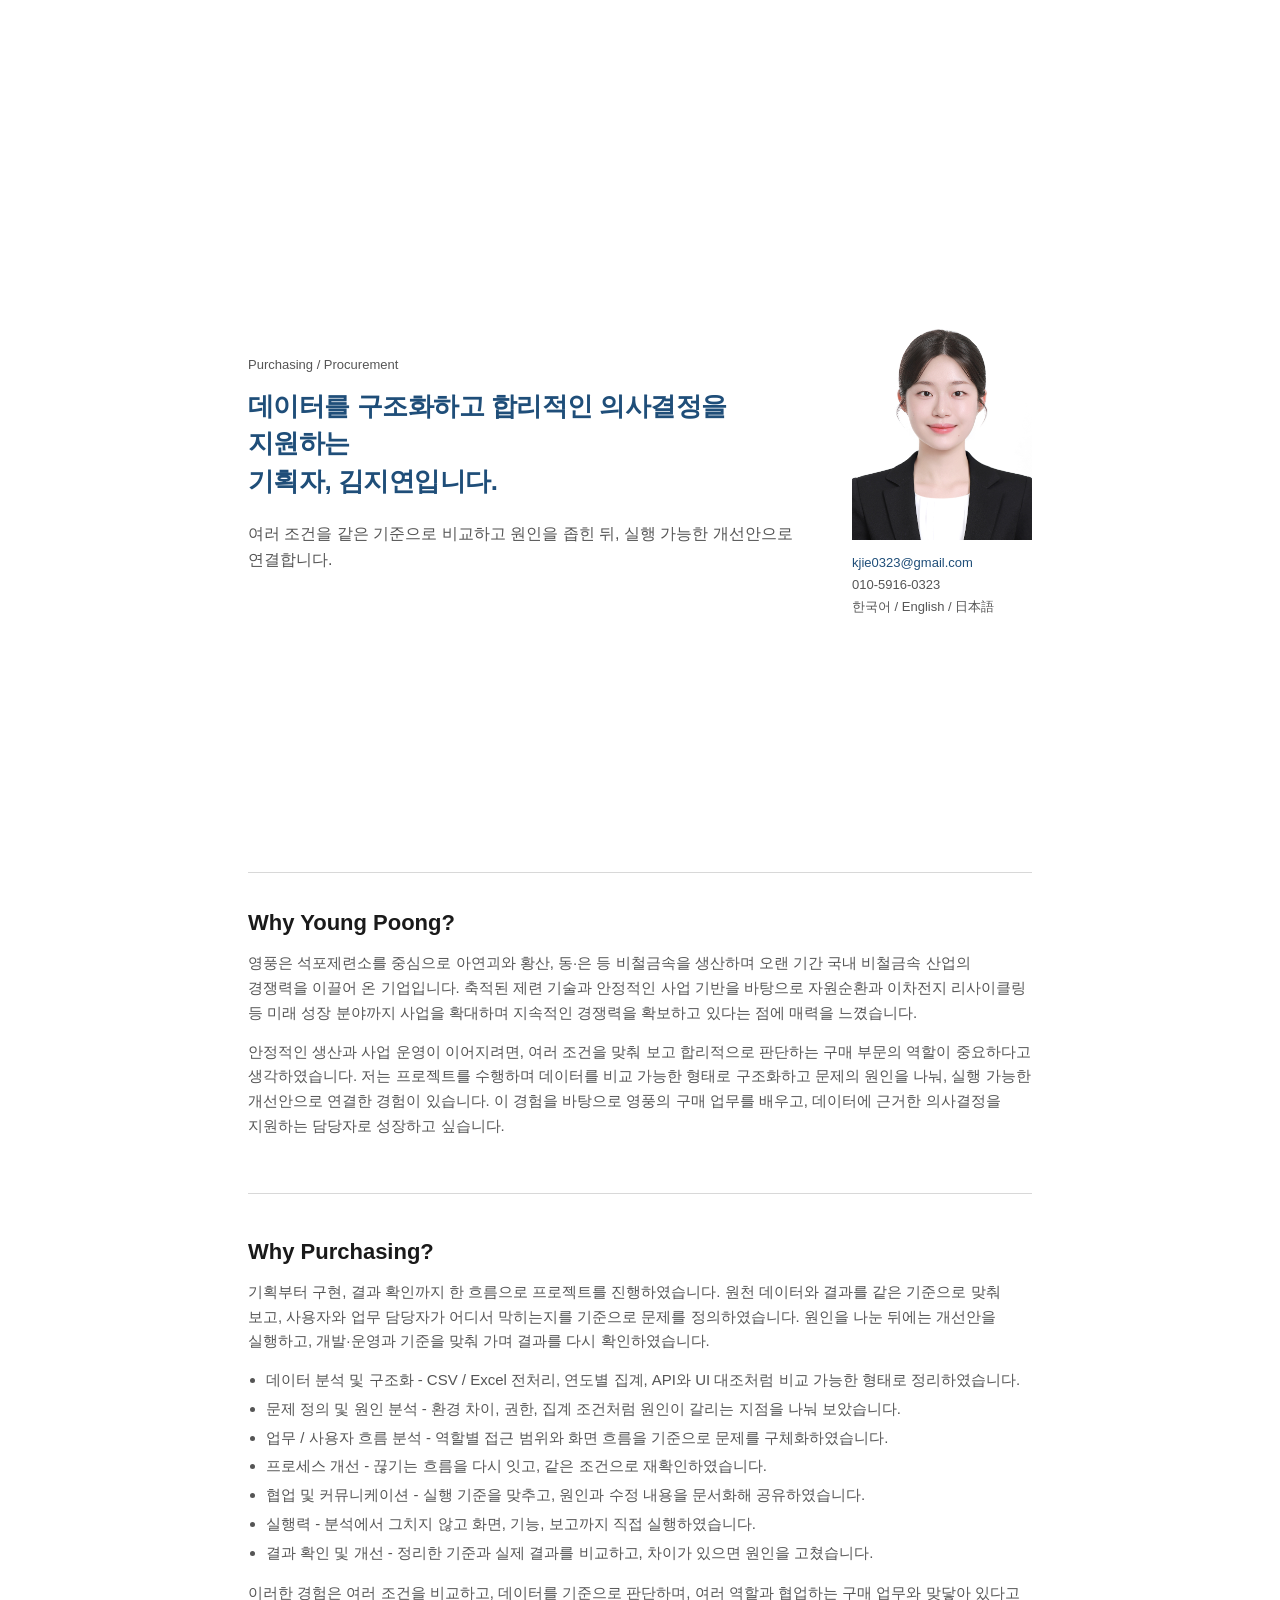
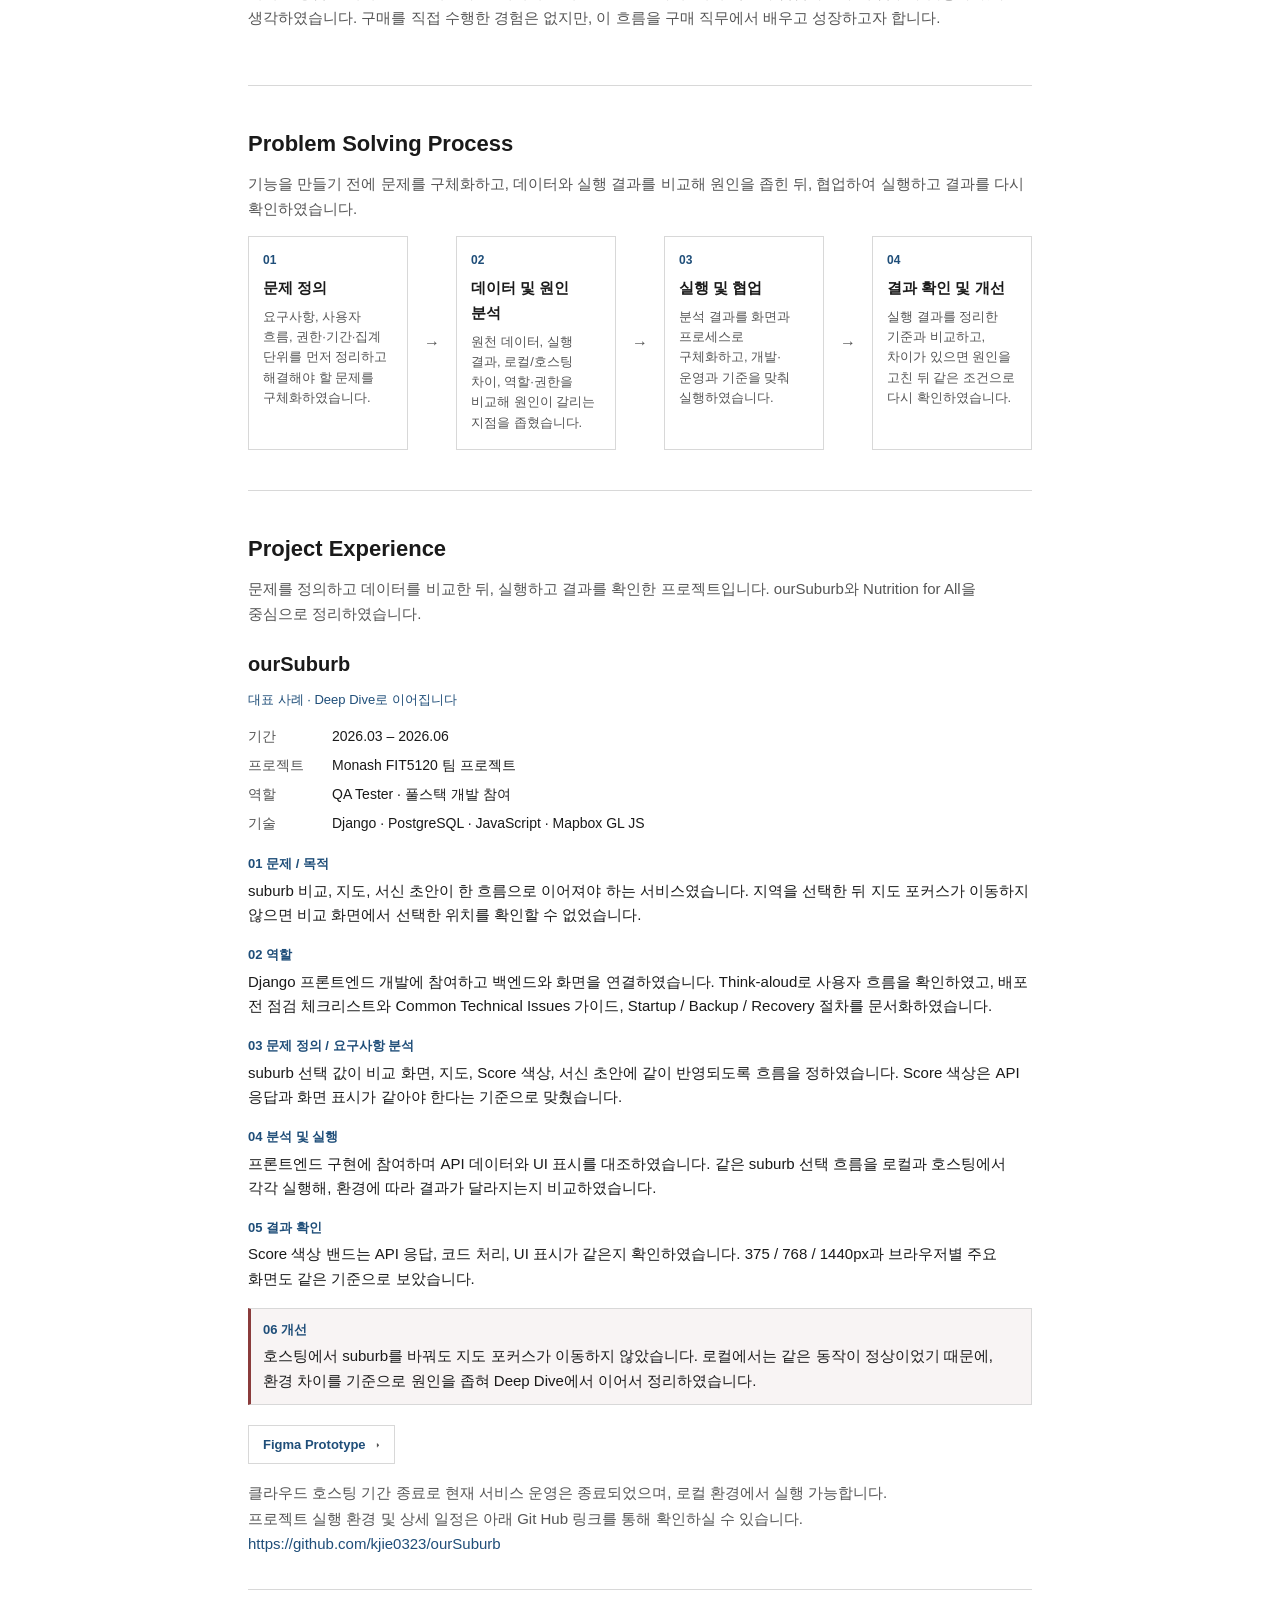
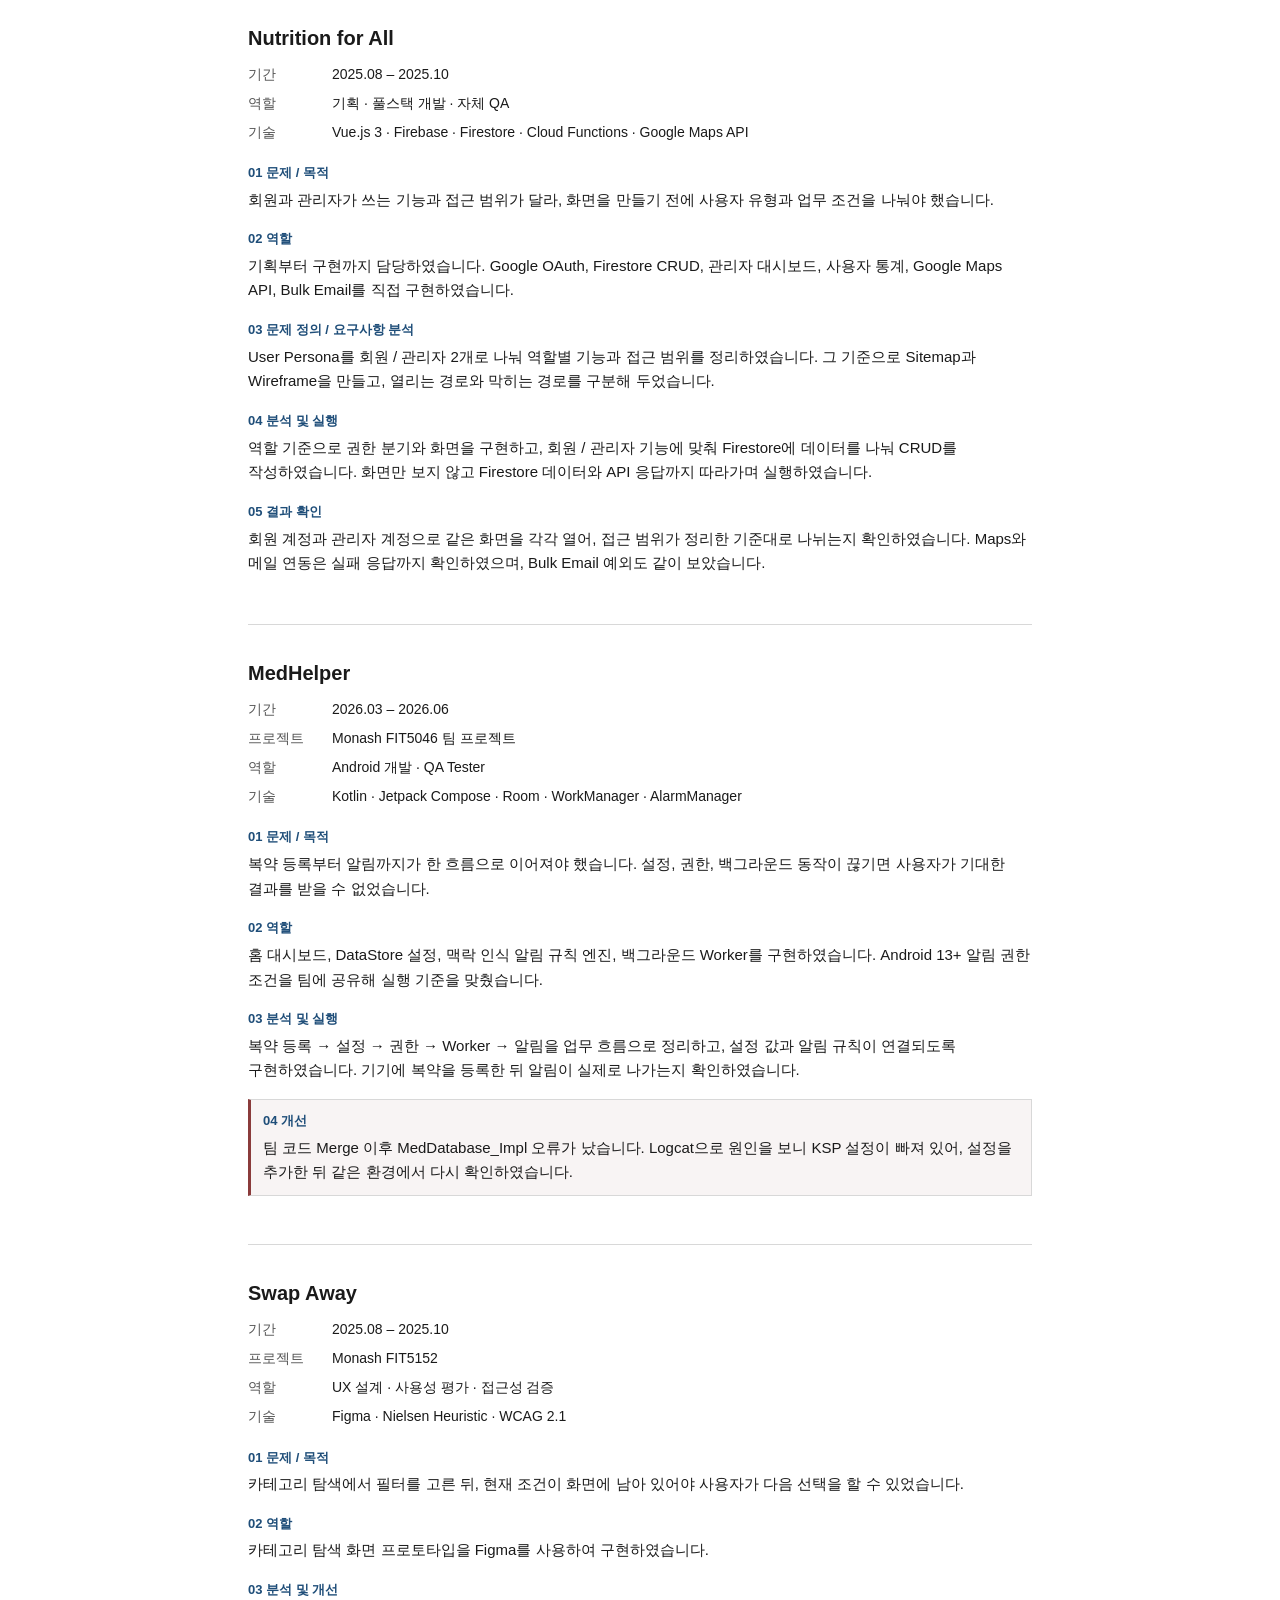
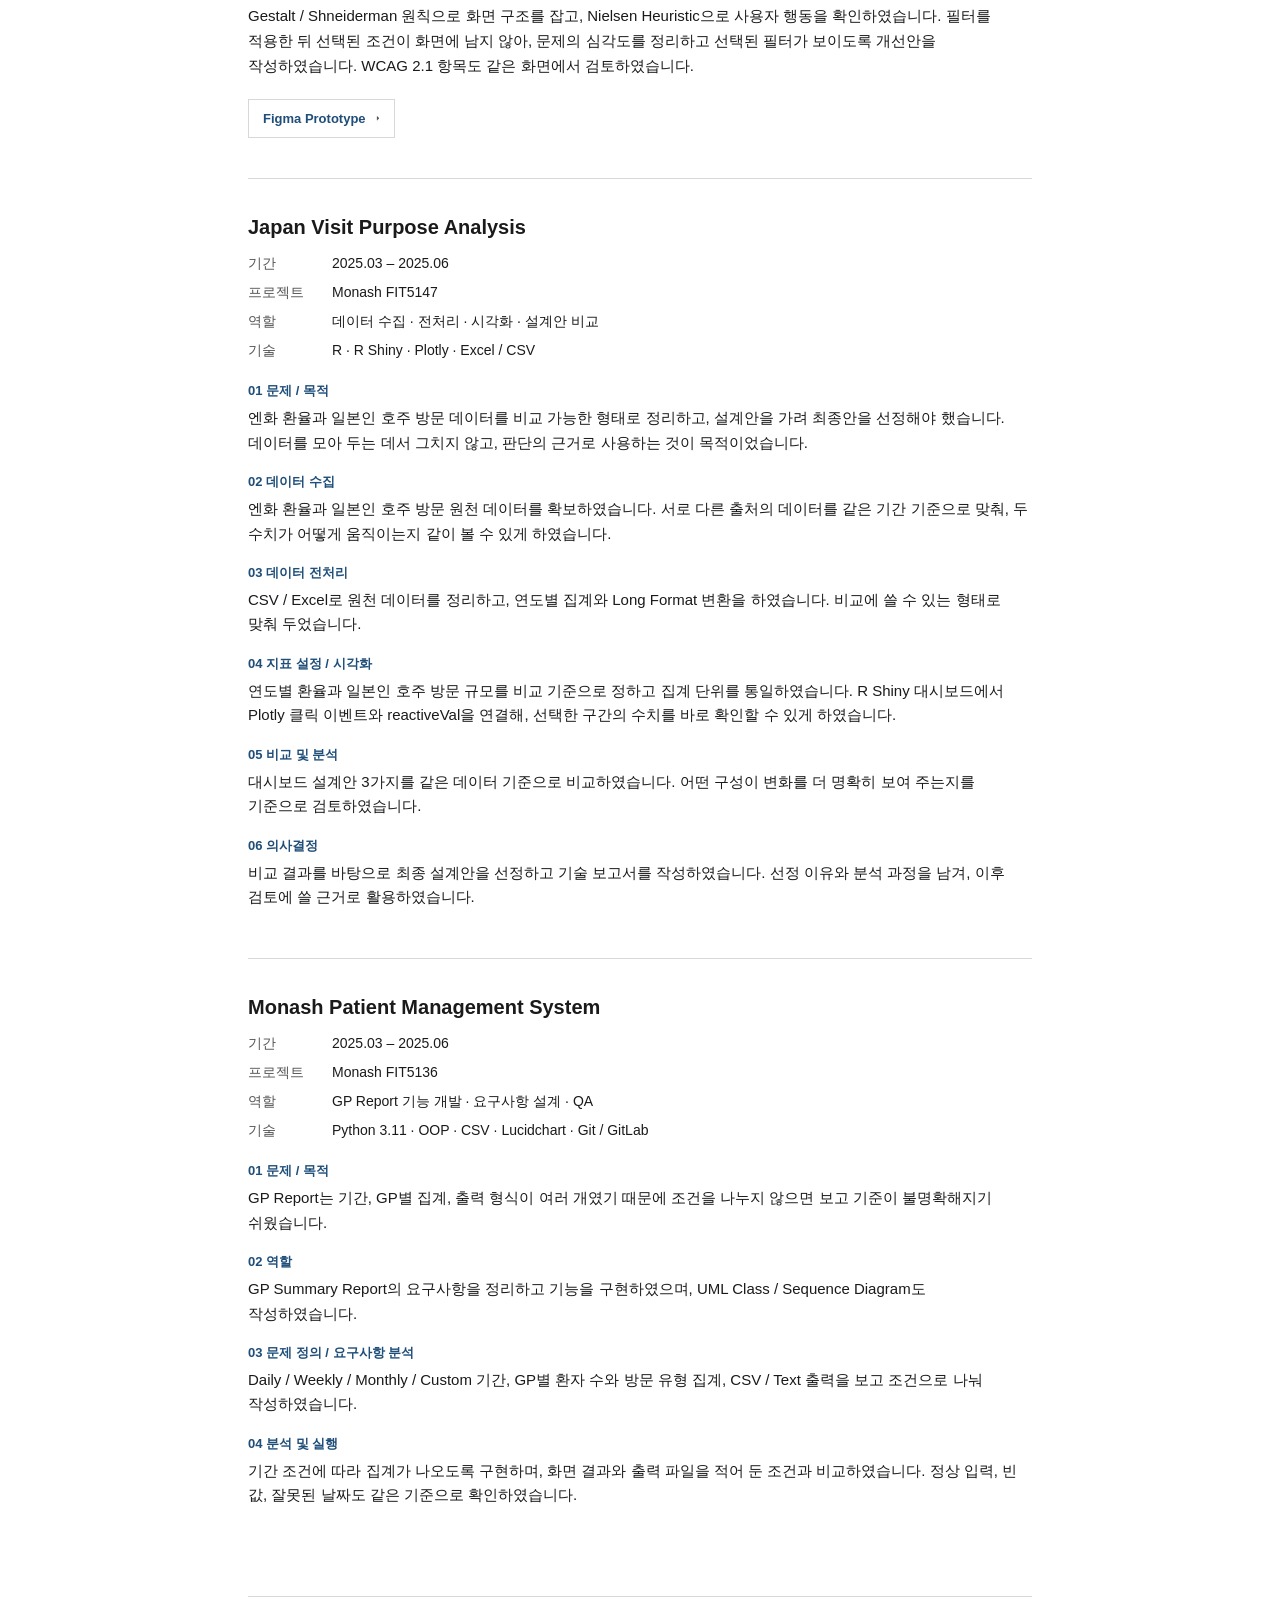
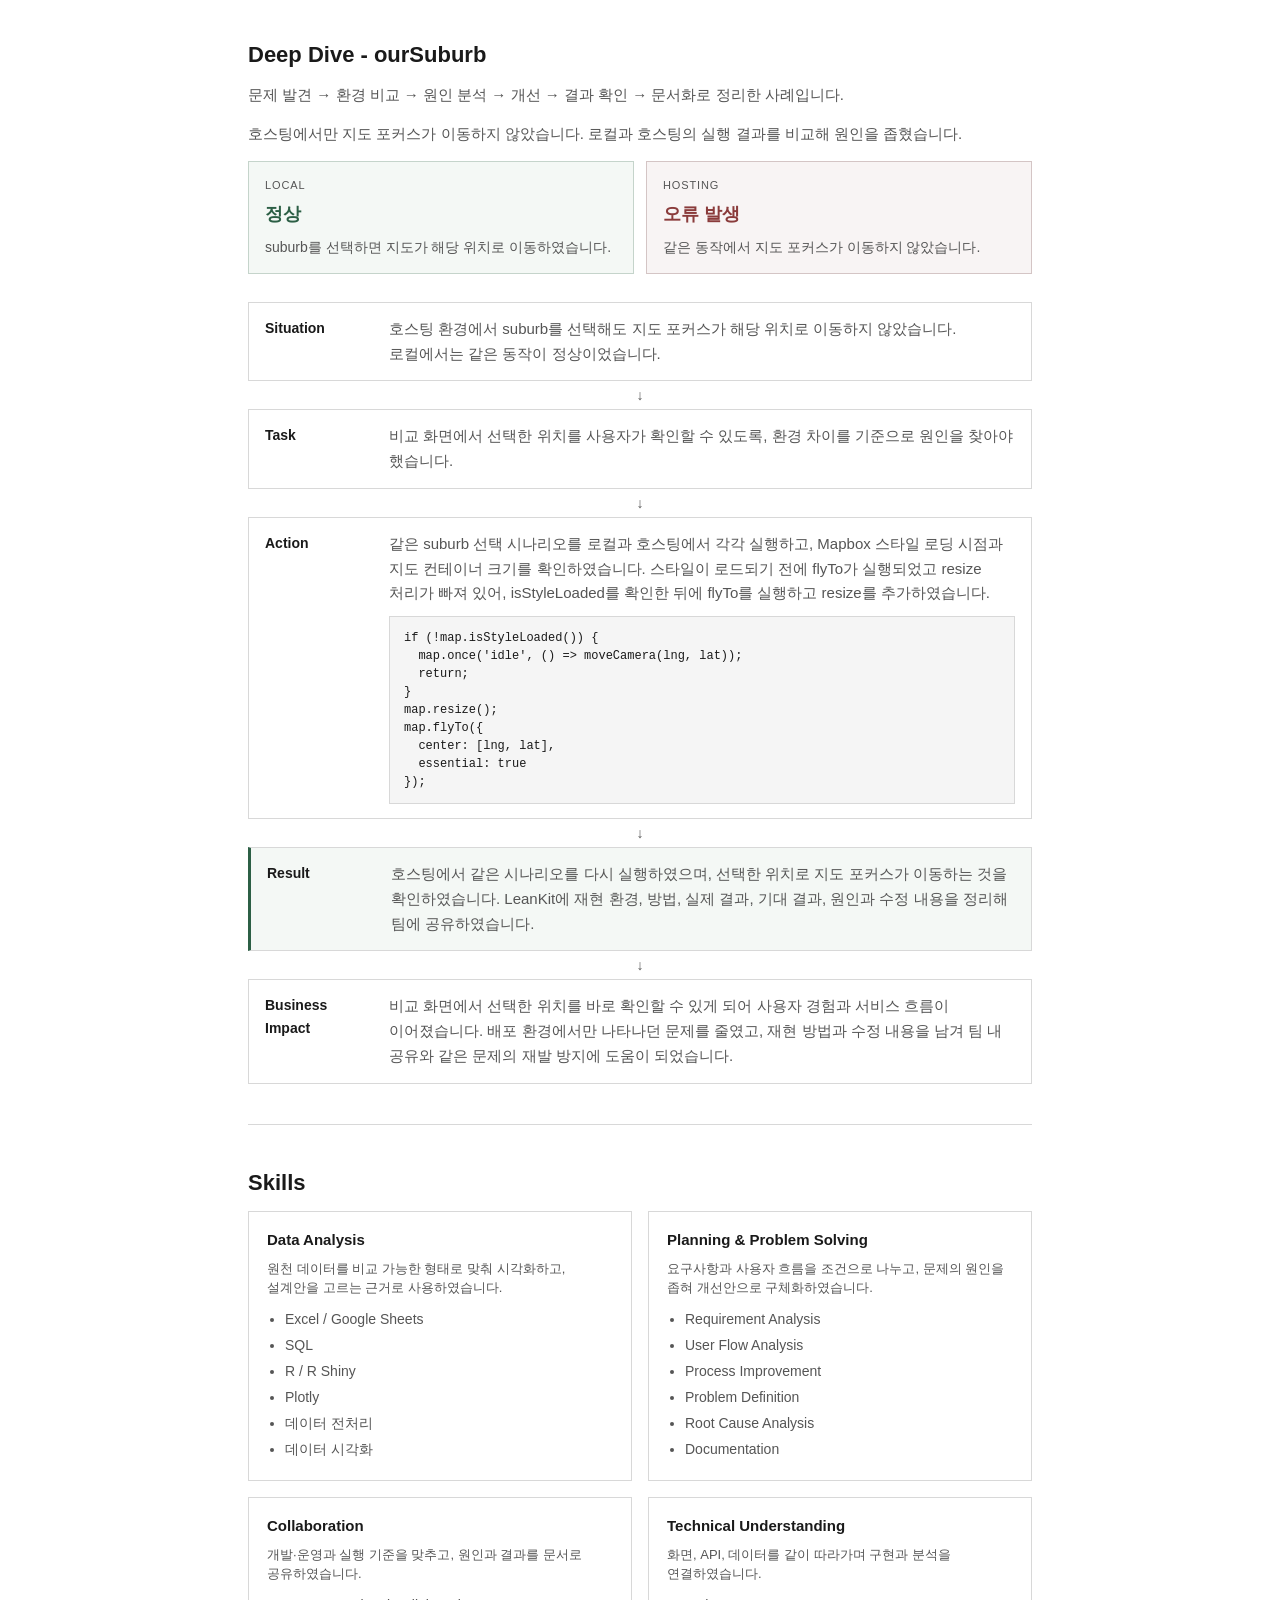
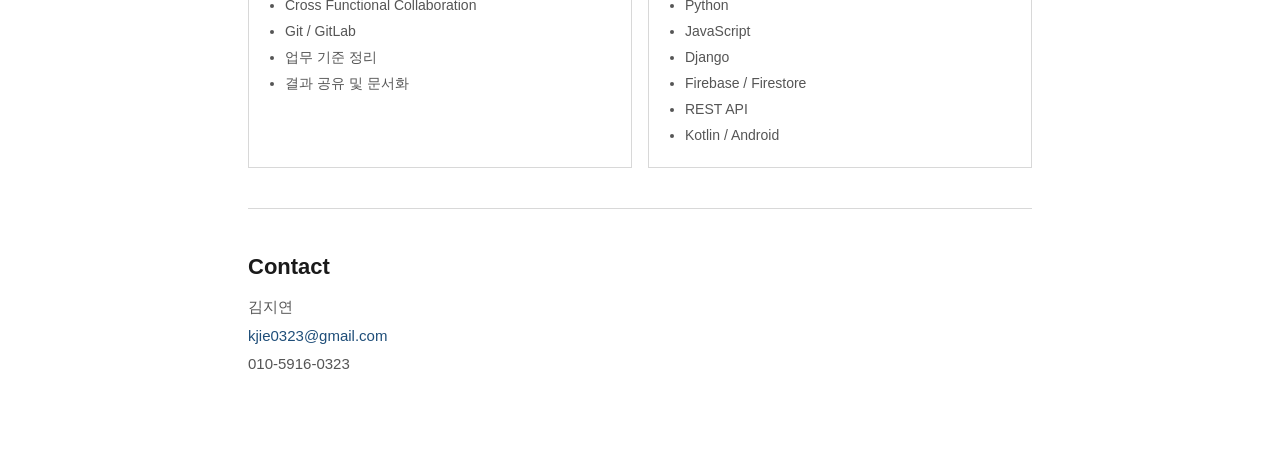
==== commit 233e400f: "Retarget the intro for a purchasing role without inventing buying experience. Co-authored-by: Cursor" ====
--- a/index.html
+++ b/index.html
@@ -3,16 +3,16 @@
 <head>
   <meta charset="UTF-8">
   <meta name="viewport" content="width=device-width, initial-scale=1">
-  <title>김지연 - 영업기획</title>
+  <title>김지연 - Purchasing</title>
   <link rel="stylesheet" href="po.css">
 </head>
 <body>
   <div class="page">
     <header class="hero">
       <div class="hero-copy">
-        <p class="hero-label">Sales Planning</p>
-        <h1>데이터를 구조화하고 문제를 정의하는<br>기획자, 김지연입니다.</h1>
-        <p class="lead">데이터를 비교 가능한 기준으로 정리하고 원인을 좁힌 뒤, 실행 가능한 개선안으로 연결합니다.</p>
+        <p class="hero-label">Purchasing / Procurement</p>
+        <h1>데이터를 구조화하고 합리적인 의사결정을 지원하는<br>기획자, 김지연입니다.</h1>
+        <p class="lead">여러 조건을 같은 기준으로 비교하고 원인을 좁힌 뒤, 실행 가능한 개선안으로 연결합니다.</p>
       </div>
       <aside class="hero-aside">
         <img src="images/jiyeon.jpg" alt="김지연">
@@ -27,12 +27,12 @@
     <section id="why-yp">
       <h2>Why Young Poong?</h2>
       <p>영풍은 석포제련소를 중심으로 아연괴와 황산, 동·은 등 비철금속을 생산하며 오랜 기간 국내 비철금속 산업의 경쟁력을 이끌어 온 기업입니다. 축적된 제련 기술과 안정적인 사업 기반을 바탕으로 자원순환과 이차전지 리사이클링 등 미래 성장 분야까지 사업을 확대하며 지속적인 경쟁력을 확보하고 있다는 점에 매력을 느꼈습니다.</p>
-      <p>이처럼 탄탄한 기존 사업을 기반으로 새로운 성장 기회를 만들어가는 기업일수록 시장과 영업 데이터를 분석하고, 다양한 정보를 바탕으로 실행 전략을 수립하는 영업기획의 역할이 중요하다고 생각했습니다. 저는 프로젝트를 수행하며 데이터를 구조화하고 문제의 원인을 분석해 실행 가능한 개선안으로 연결한 경험을 쌓았습니다. 이러한 역량을 바탕으로 영풍의 사업과 시장을 빠르게 이해하고, 데이터에 근거한 영업 의사결정을 지원하는 영업기획 담당자로 성장하고 싶습니다.</p>
-    </section>
-
-    <section id="why-sales">
-      <h2>Why Sales Planning?</h2>
-      <p>기획부터 구현, 결과 확인까지 한 흐름으로 프로젝트를 진행하였습니다. 원천 데이터와 화면 결과를 같은 기준으로 맞춰 보고, 사용자와 업무 담당자가 어디서 막히는지를 기준으로 문제를 정의하였습니다. 원인을 나눈 뒤에는 개선안을 실행하고, 개발·운영과 기준을 맞춰 가며 결과를 다시 확인하였습니다.</p>
+      <p>안정적인 생산과 사업 운영이 이어지려면, 여러 조건을 맞춰 보고 합리적으로 판단하는 구매 부문의 역할이 중요하다고 생각하였습니다. 저는 프로젝트를 수행하며 데이터를 비교 가능한 형태로 구조화하고 문제의 원인을 나눠, 실행 가능한 개선안으로 연결한 경험이 있습니다. 이 경험을 바탕으로 영풍의 구매 업무를 배우고, 데이터에 근거한 의사결정을 지원하는 담당자로 성장하고 싶습니다.</p>
+    </section>
+
+    <section id="why-purchasing">
+      <h2>Why Purchasing?</h2>
+      <p>기획부터 구현, 결과 확인까지 한 흐름으로 프로젝트를 진행하였습니다. 원천 데이터와 결과를 같은 기준으로 맞춰 보고, 사용자와 업무 담당자가 어디서 막히는지를 기준으로 문제를 정의하였습니다. 원인을 나눈 뒤에는 개선안을 실행하고, 개발·운영과 기준을 맞춰 가며 결과를 다시 확인하였습니다.</p>
       <ul class="plain">
         <li>데이터 분석 및 구조화 - CSV / Excel 전처리, 연도별 집계, API와 UI 대조처럼 비교 가능한 형태로 정리하였습니다.</li>
         <li>문제 정의 및 원인 분석 - 환경 차이, 권한, 집계 조건처럼 원인이 갈리는 지점을 나눠 보았습니다.</li>
@@ -42,7 +42,7 @@
         <li>실행력 - 분석에서 그치지 않고 화면, 기능, 보고까지 직접 실행하였습니다.</li>
         <li>결과 확인 및 개선 - 정리한 기준과 실제 결과를 비교하고, 차이가 있으면 원인을 고쳤습니다.</li>
       </ul>
-      <p>이 경험을 바탕으로, 데이터를 기준으로 문제를 나누고 실행으로 연결하는 영업기획 업무를 배우고 성장하고자 합니다.</p>
+      <p>이러한 경험은 여러 조건을 비교하고, 데이터를 기준으로 판단하며, 여러 역할과 협업하는 구매 업무와 맞닿아 있다고 생각하였습니다. 구매를 직접 수행한 경험은 없지만, 이 흐름을 구매 직무에서 배우고 성장하고자 합니다.</p>
     </section>
 
     <section id="approach">
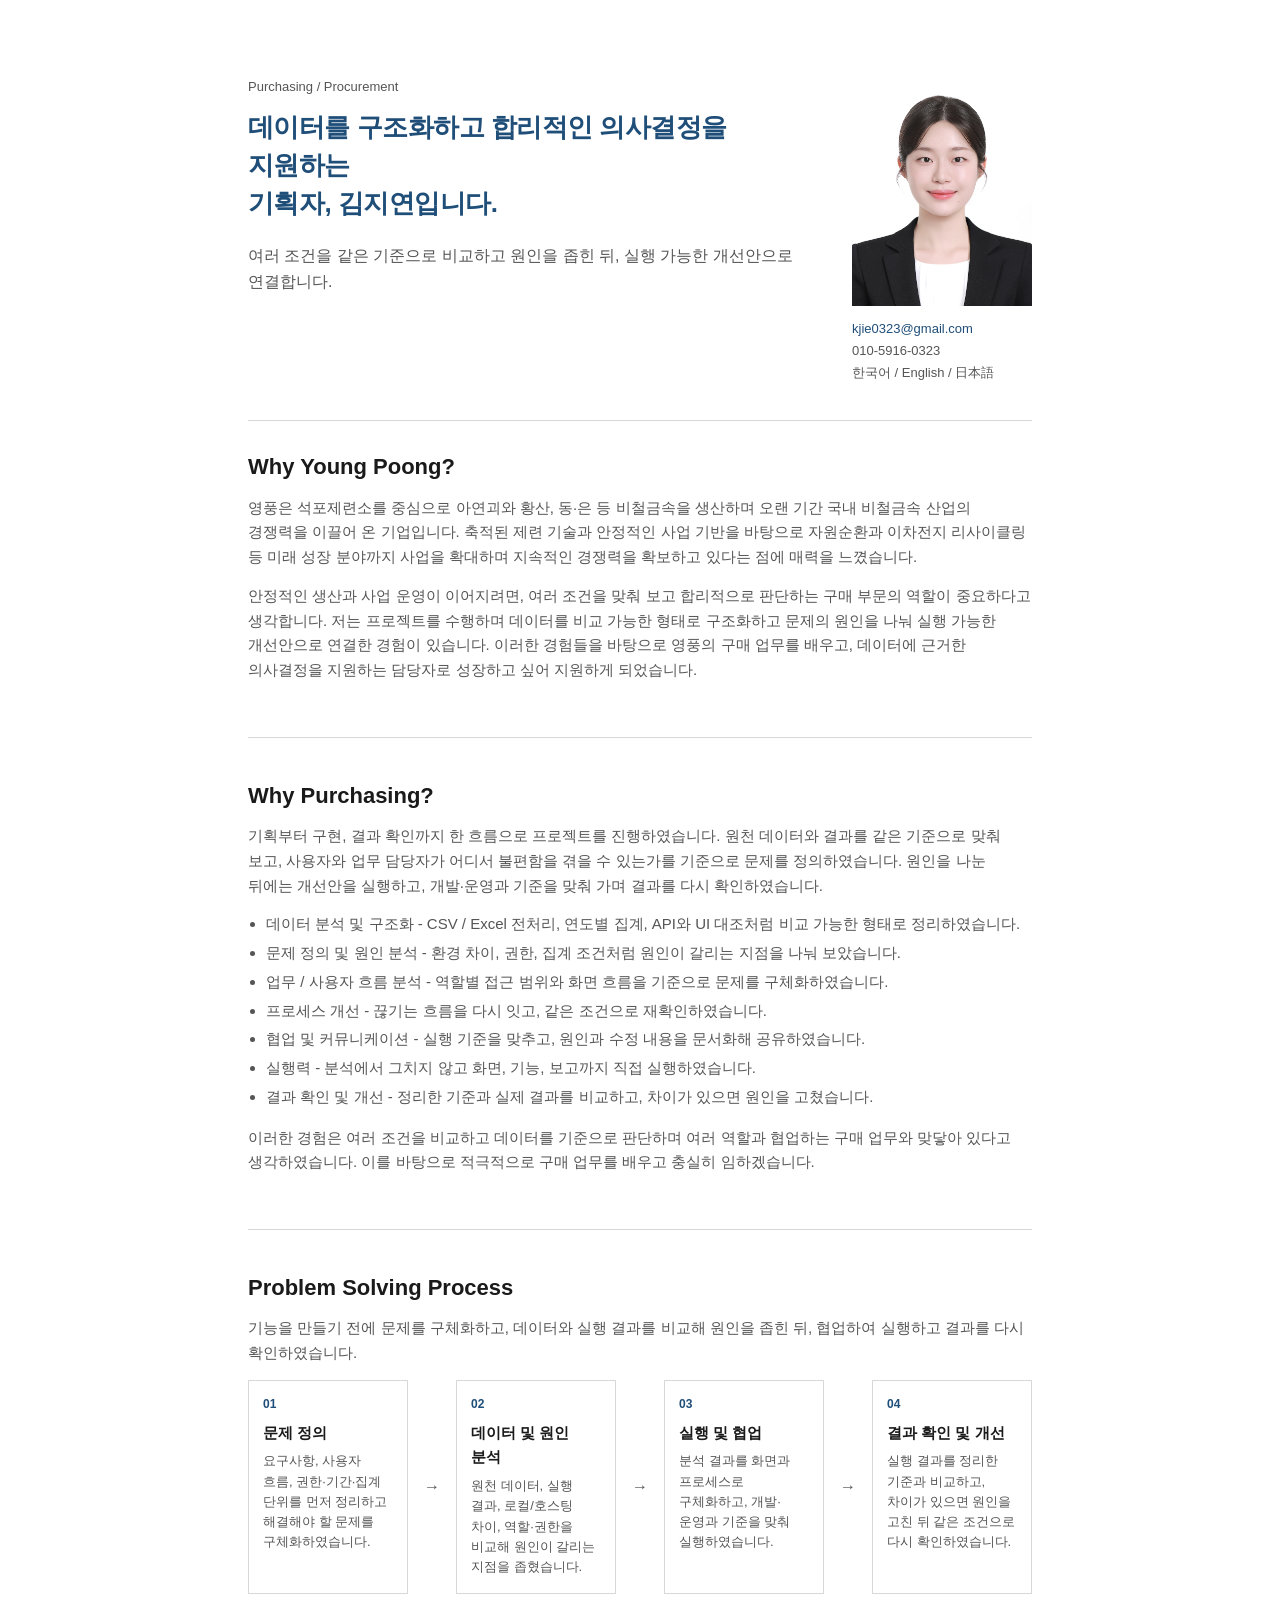
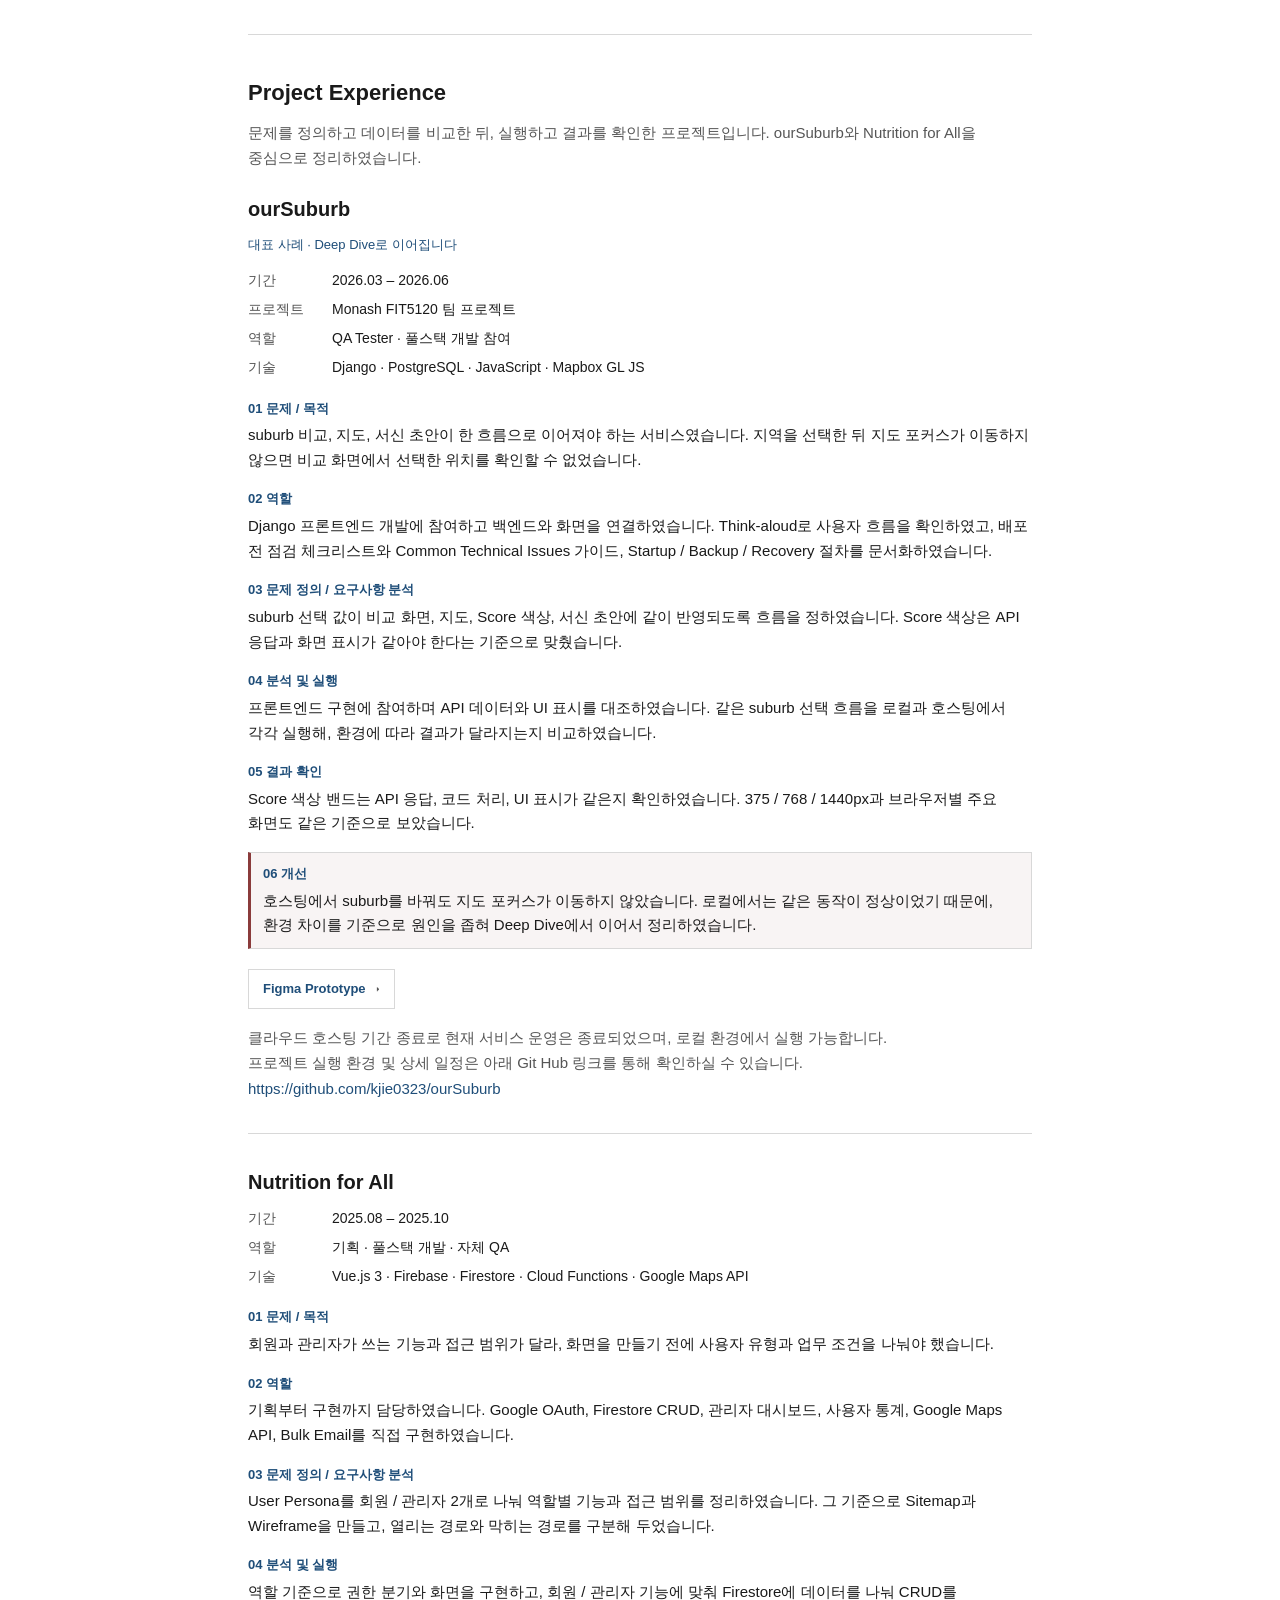
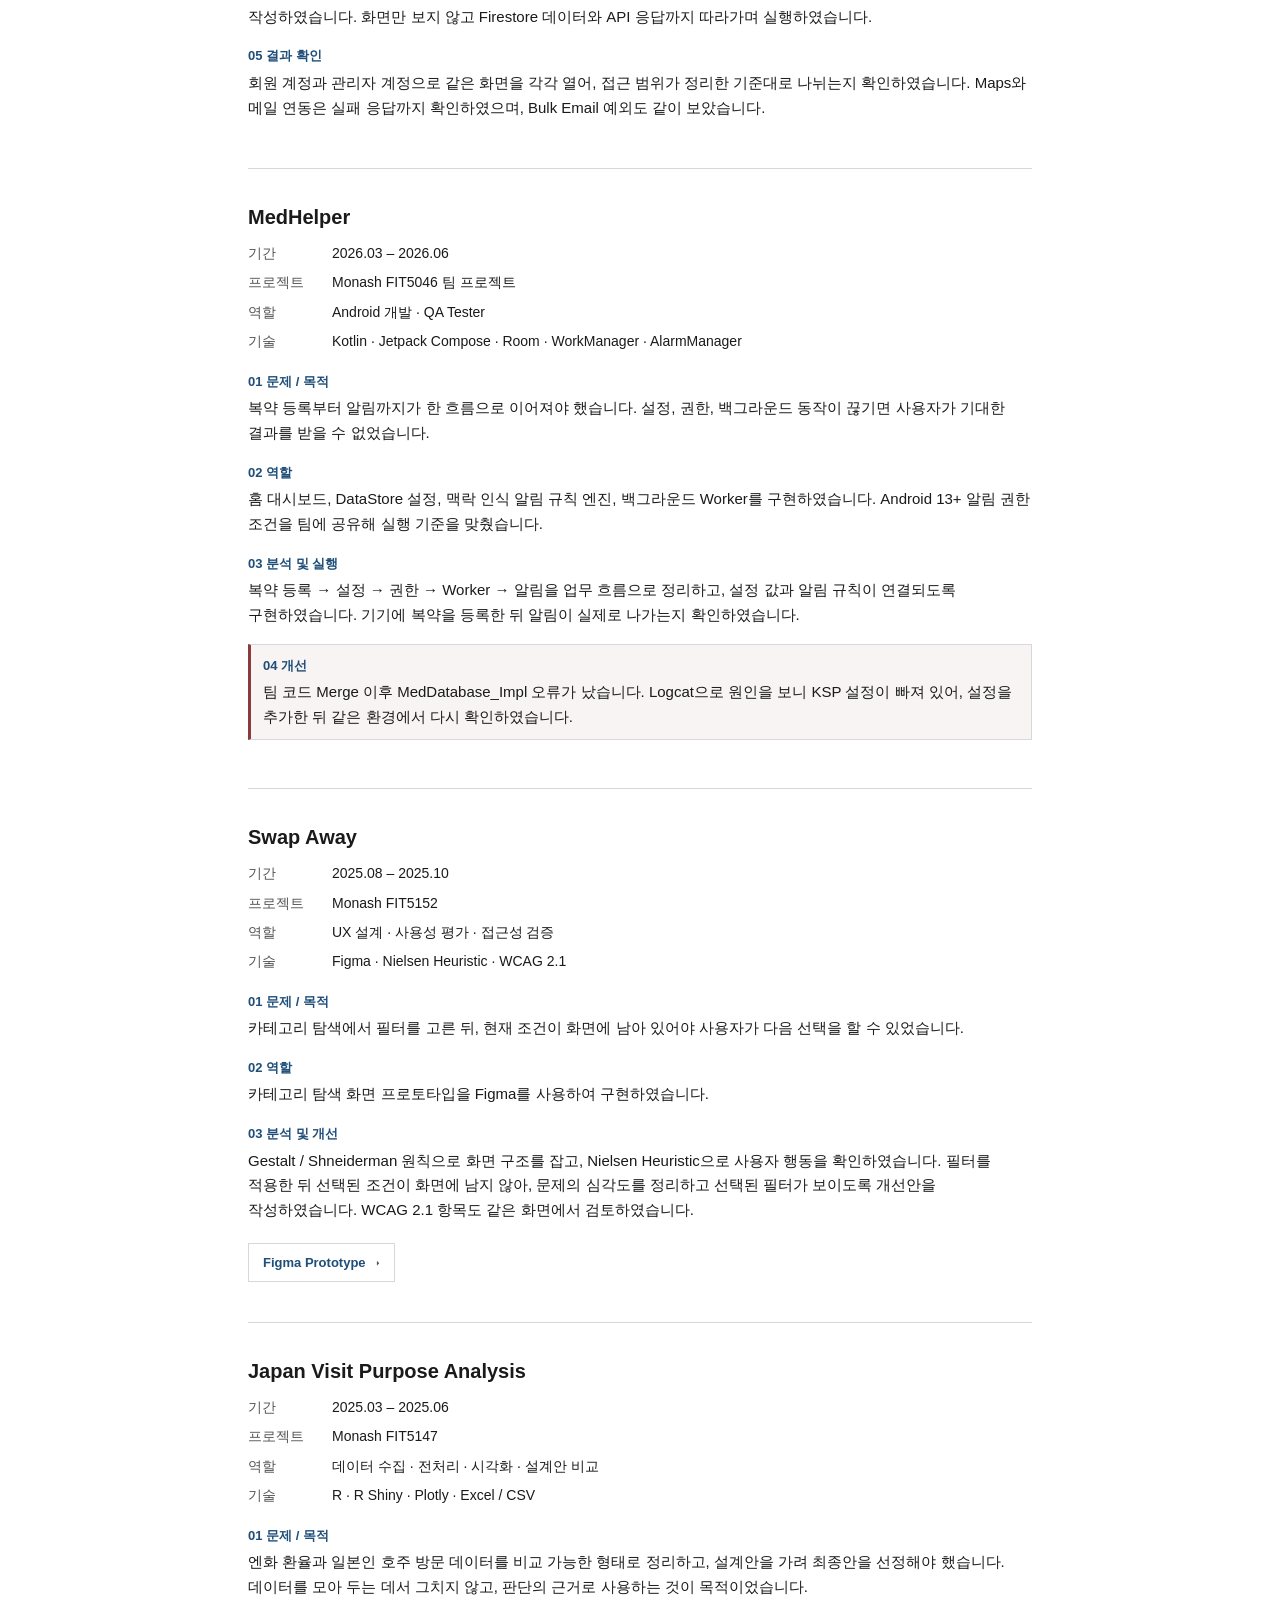
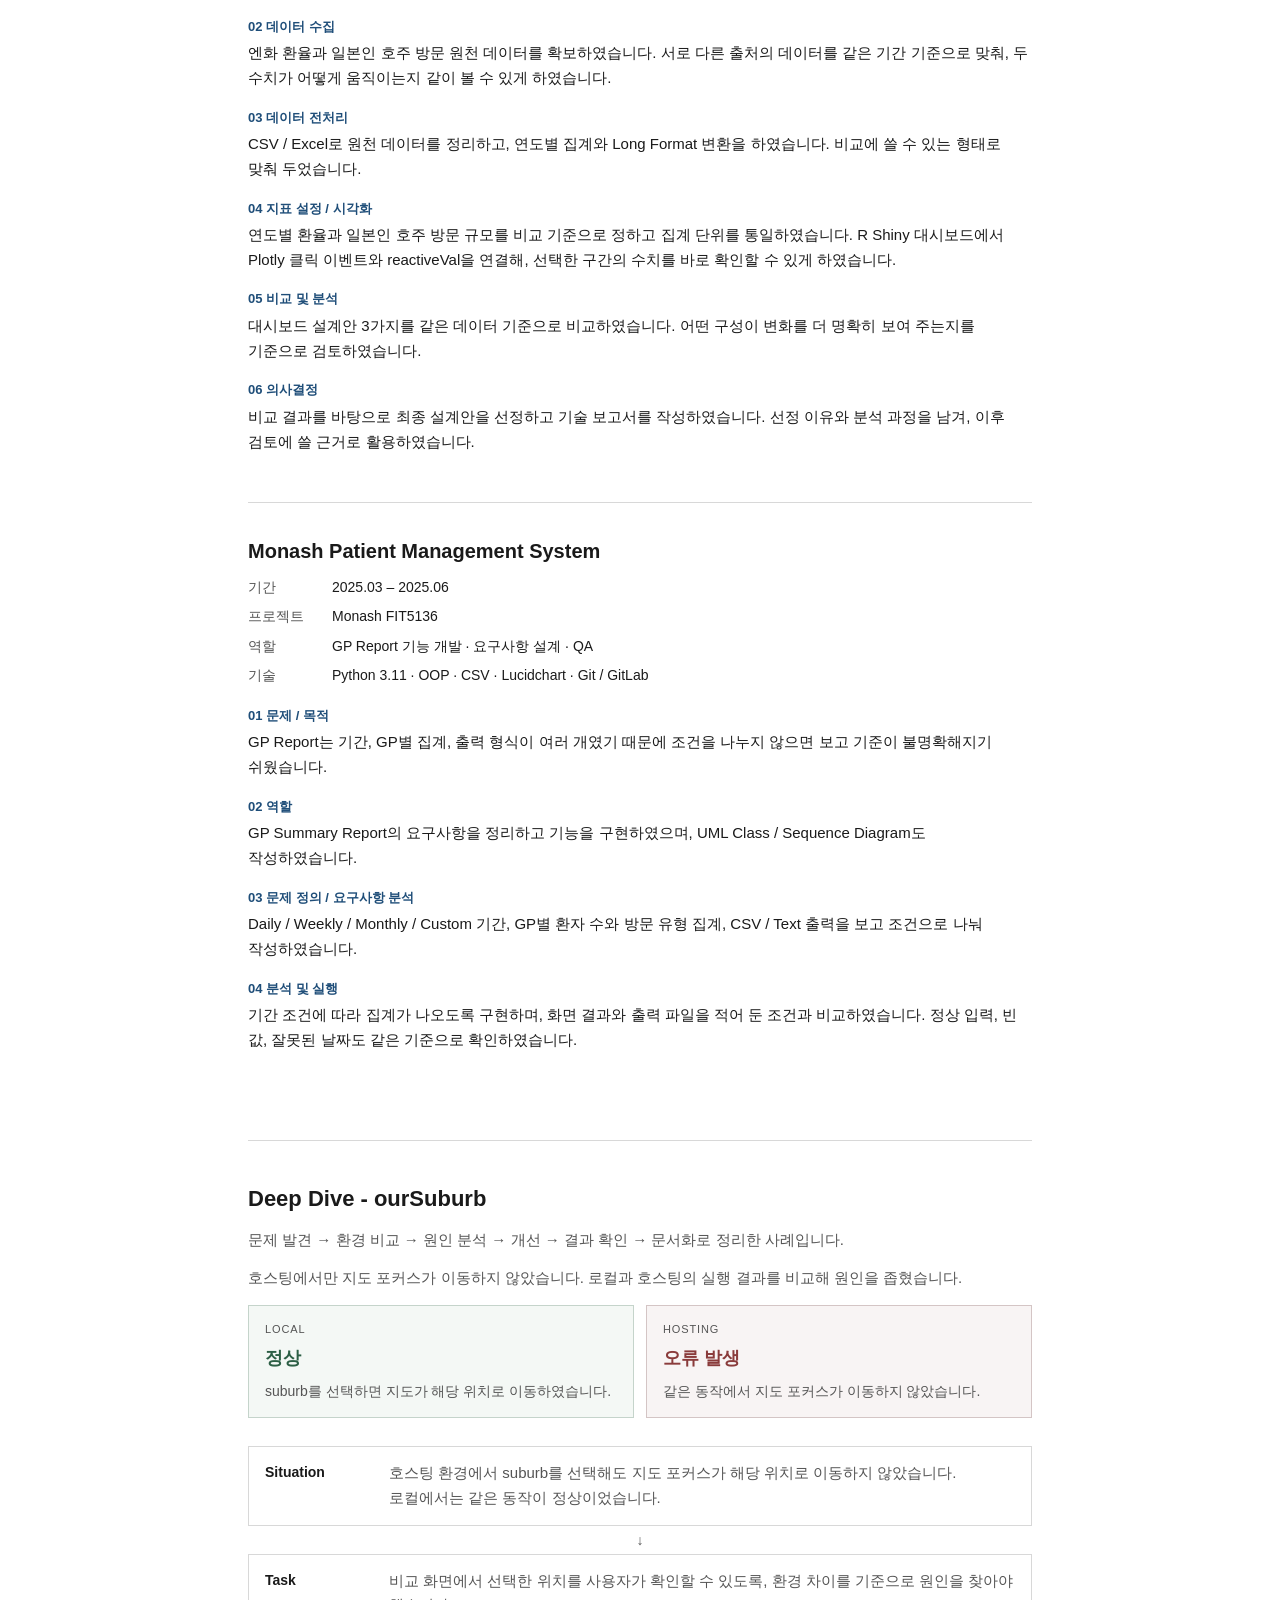
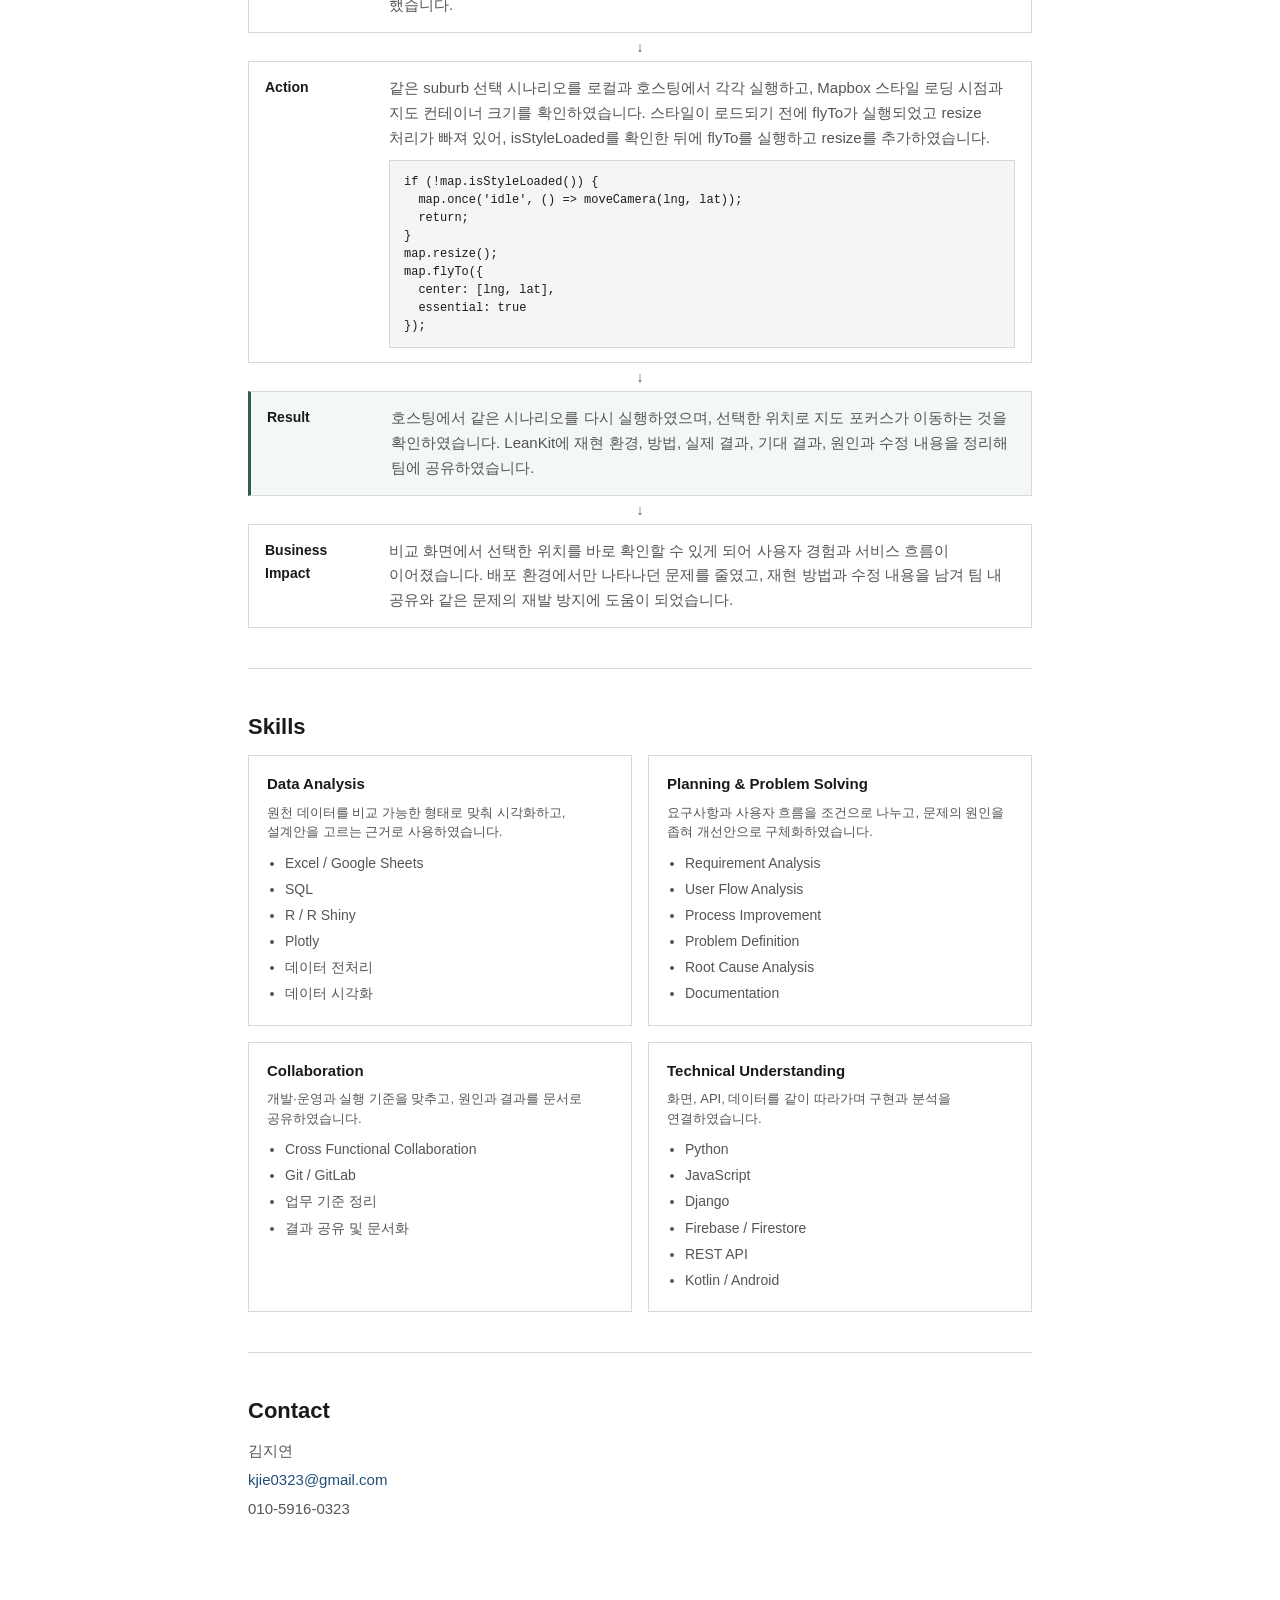
==== commit fbb044e2: "Restore the original hero layout and update purchasing intro copy. Co-authored-by: Cursor <cursorage" ====
--- a/index.html
+++ b/index.html
@@ -27,12 +27,12 @@
     <section id="why-yp">
       <h2>Why Young Poong?</h2>
       <p>영풍은 석포제련소를 중심으로 아연괴와 황산, 동·은 등 비철금속을 생산하며 오랜 기간 국내 비철금속 산업의 경쟁력을 이끌어 온 기업입니다. 축적된 제련 기술과 안정적인 사업 기반을 바탕으로 자원순환과 이차전지 리사이클링 등 미래 성장 분야까지 사업을 확대하며 지속적인 경쟁력을 확보하고 있다는 점에 매력을 느꼈습니다.</p>
-      <p>안정적인 생산과 사업 운영이 이어지려면, 여러 조건을 맞춰 보고 합리적으로 판단하는 구매 부문의 역할이 중요하다고 생각하였습니다. 저는 프로젝트를 수행하며 데이터를 비교 가능한 형태로 구조화하고 문제의 원인을 나눠, 실행 가능한 개선안으로 연결한 경험이 있습니다. 이 경험을 바탕으로 영풍의 구매 업무를 배우고, 데이터에 근거한 의사결정을 지원하는 담당자로 성장하고 싶습니다.</p>
+      <p>안정적인 생산과 사업 운영이 이어지려면, 여러 조건을 맞춰 보고 합리적으로 판단하는 구매 부문의 역할이 중요하다고 생각합니다. 저는 프로젝트를 수행하며 데이터를 비교 가능한 형태로 구조화하고 문제의 원인을 나눠 실행 가능한 개선안으로 연결한 경험이 있습니다. 이러한 경험들을 바탕으로 영풍의 구매 업무를 배우고, 데이터에 근거한 의사결정을 지원하는 담당자로 성장하고 싶어 지원하게 되었습니다.</p>
     </section>
 
     <section id="why-purchasing">
       <h2>Why Purchasing?</h2>
-      <p>기획부터 구현, 결과 확인까지 한 흐름으로 프로젝트를 진행하였습니다. 원천 데이터와 결과를 같은 기준으로 맞춰 보고, 사용자와 업무 담당자가 어디서 막히는지를 기준으로 문제를 정의하였습니다. 원인을 나눈 뒤에는 개선안을 실행하고, 개발·운영과 기준을 맞춰 가며 결과를 다시 확인하였습니다.</p>
+      <p>기획부터 구현, 결과 확인까지 한 흐름으로 프로젝트를 진행하였습니다. 원천 데이터와 결과를 같은 기준으로 맞춰 보고, 사용자와 업무 담당자가 어디서 불편함을 겪을 수 있는가를 기준으로 문제를 정의하였습니다. 원인을 나눈 뒤에는 개선안을 실행하고, 개발·운영과 기준을 맞춰 가며 결과를 다시 확인하였습니다.</p>
       <ul class="plain">
         <li>데이터 분석 및 구조화 - CSV / Excel 전처리, 연도별 집계, API와 UI 대조처럼 비교 가능한 형태로 정리하였습니다.</li>
         <li>문제 정의 및 원인 분석 - 환경 차이, 권한, 집계 조건처럼 원인이 갈리는 지점을 나눠 보았습니다.</li>
@@ -42,7 +42,7 @@
         <li>실행력 - 분석에서 그치지 않고 화면, 기능, 보고까지 직접 실행하였습니다.</li>
         <li>결과 확인 및 개선 - 정리한 기준과 실제 결과를 비교하고, 차이가 있으면 원인을 고쳤습니다.</li>
       </ul>
-      <p>이러한 경험은 여러 조건을 비교하고, 데이터를 기준으로 판단하며, 여러 역할과 협업하는 구매 업무와 맞닿아 있다고 생각하였습니다. 구매를 직접 수행한 경험은 없지만, 이 흐름을 구매 직무에서 배우고 성장하고자 합니다.</p>
+      <p>이러한 경험은 여러 조건을 비교하고 데이터를 기준으로 판단하며 여러 역할과 협업하는 구매 업무와 맞닿아 있다고 생각하였습니다. 이를 바탕으로 적극적으로 구매 업무를 배우고 충실히 임하겠습니다.</p>
     </section>
 
     <section id="approach">
--- a/po.css
+++ b/po.css
@@ -40,14 +40,13 @@
   display: grid;
   grid-template-columns: minmax(0, 1fr) 180px;
   gap: 28px;
-  align-items: center;
-  min-height: calc(100vh - 56px);
-  padding: 2cm 0 48px;
+  align-items: start;
+  padding: 48px 0 16px;
 }
 
 .hero + section {
-  margin-top: 0;
-  padding-top: 32px;
+  margin-top: 20px;
+  padding-top: 28px;
 }
 
 .hero-copy { min-width: 0; }
@@ -474,13 +473,7 @@
   .page { max-width: none; padding: 0; }
   a { text-decoration: none; }
   h1 { font-size: 22px; }
-  .hero {
-    grid-template-columns: minmax(0, 1fr) 150px;
-    gap: 20px;
-    min-height: 0;
-    align-items: start;
-    padding: 2cm 0 24px;
-  }
+  .hero { grid-template-columns: minmax(0, 1fr) 150px; gap: 20px; }
   .hero-aside img { width: 150px; height: 190px; }
 
   h2 {
@@ -551,9 +544,6 @@
   .hero {
     grid-template-columns: 1fr;
     gap: 24px;
-    min-height: 0;
-    align-items: start;
-    padding: 32px 0 24px;
   }
   .hero-aside { justify-self: start; }
   .hero-aside img {
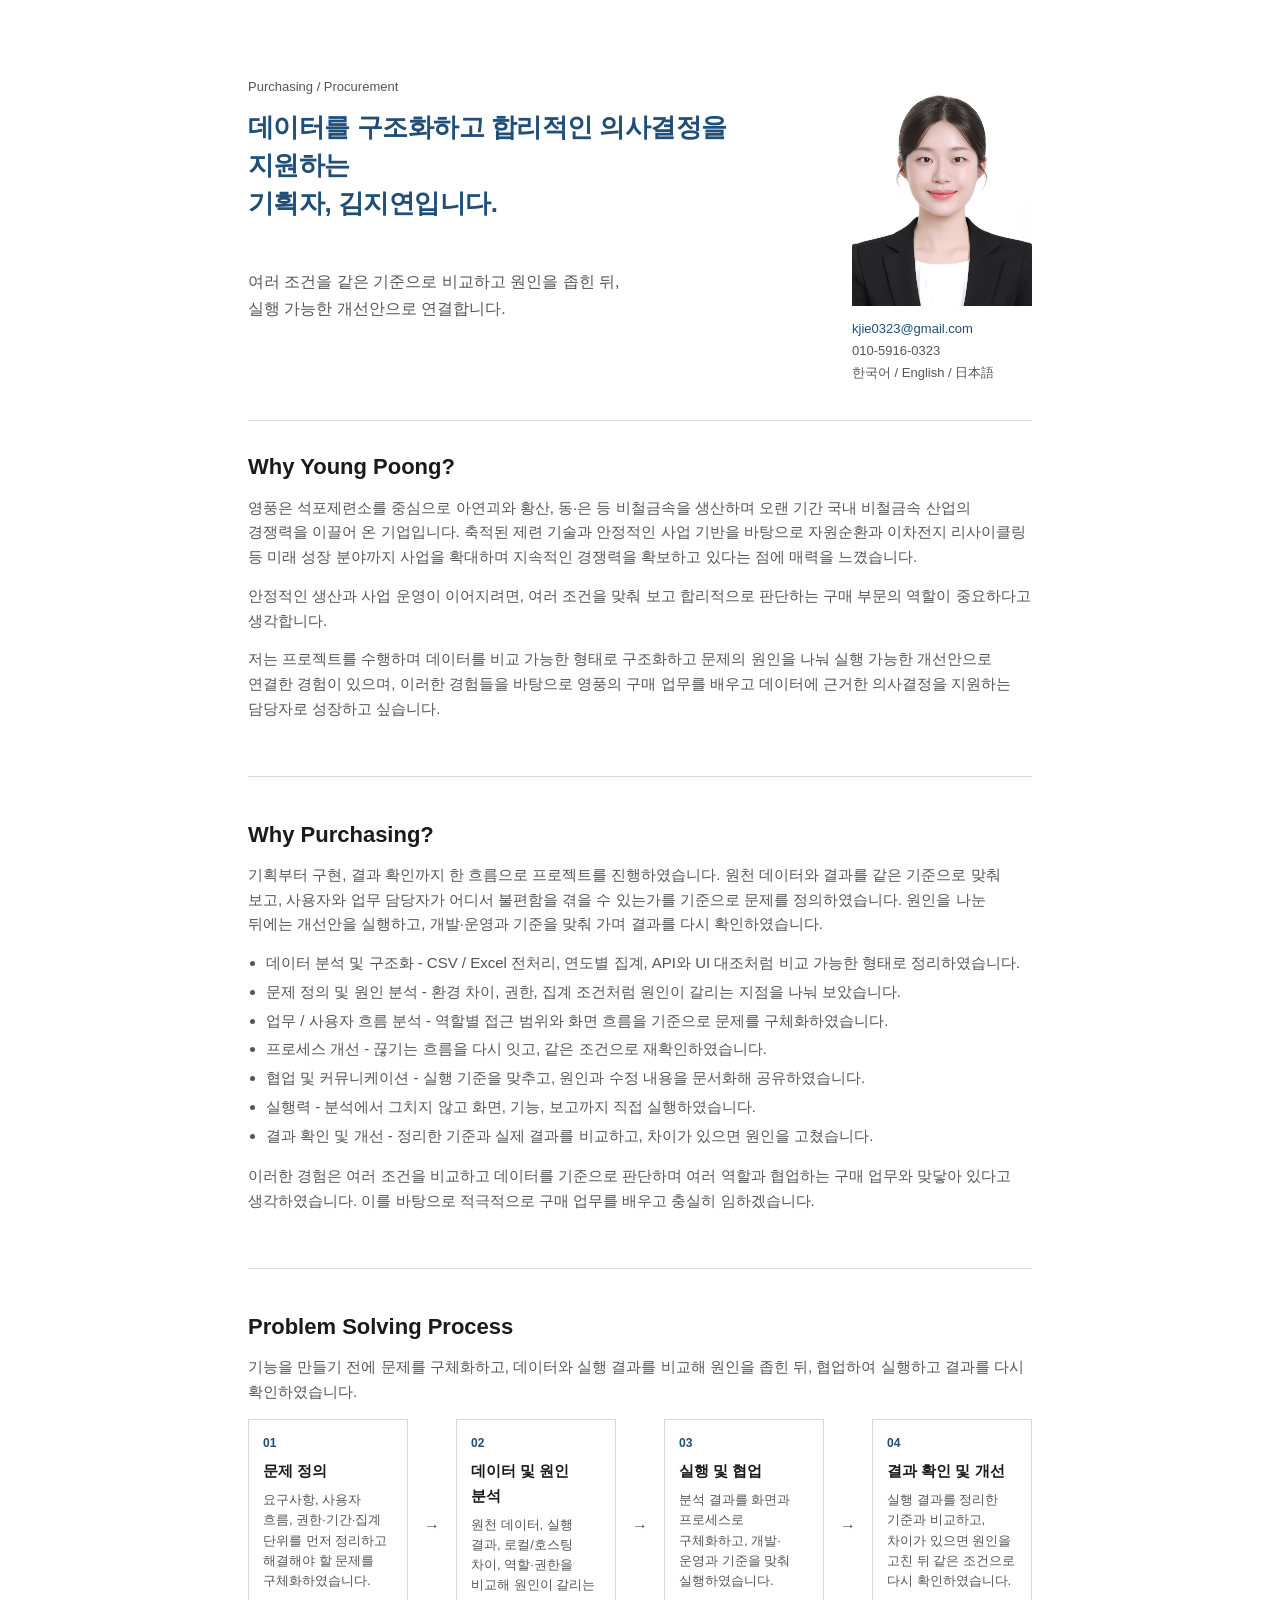
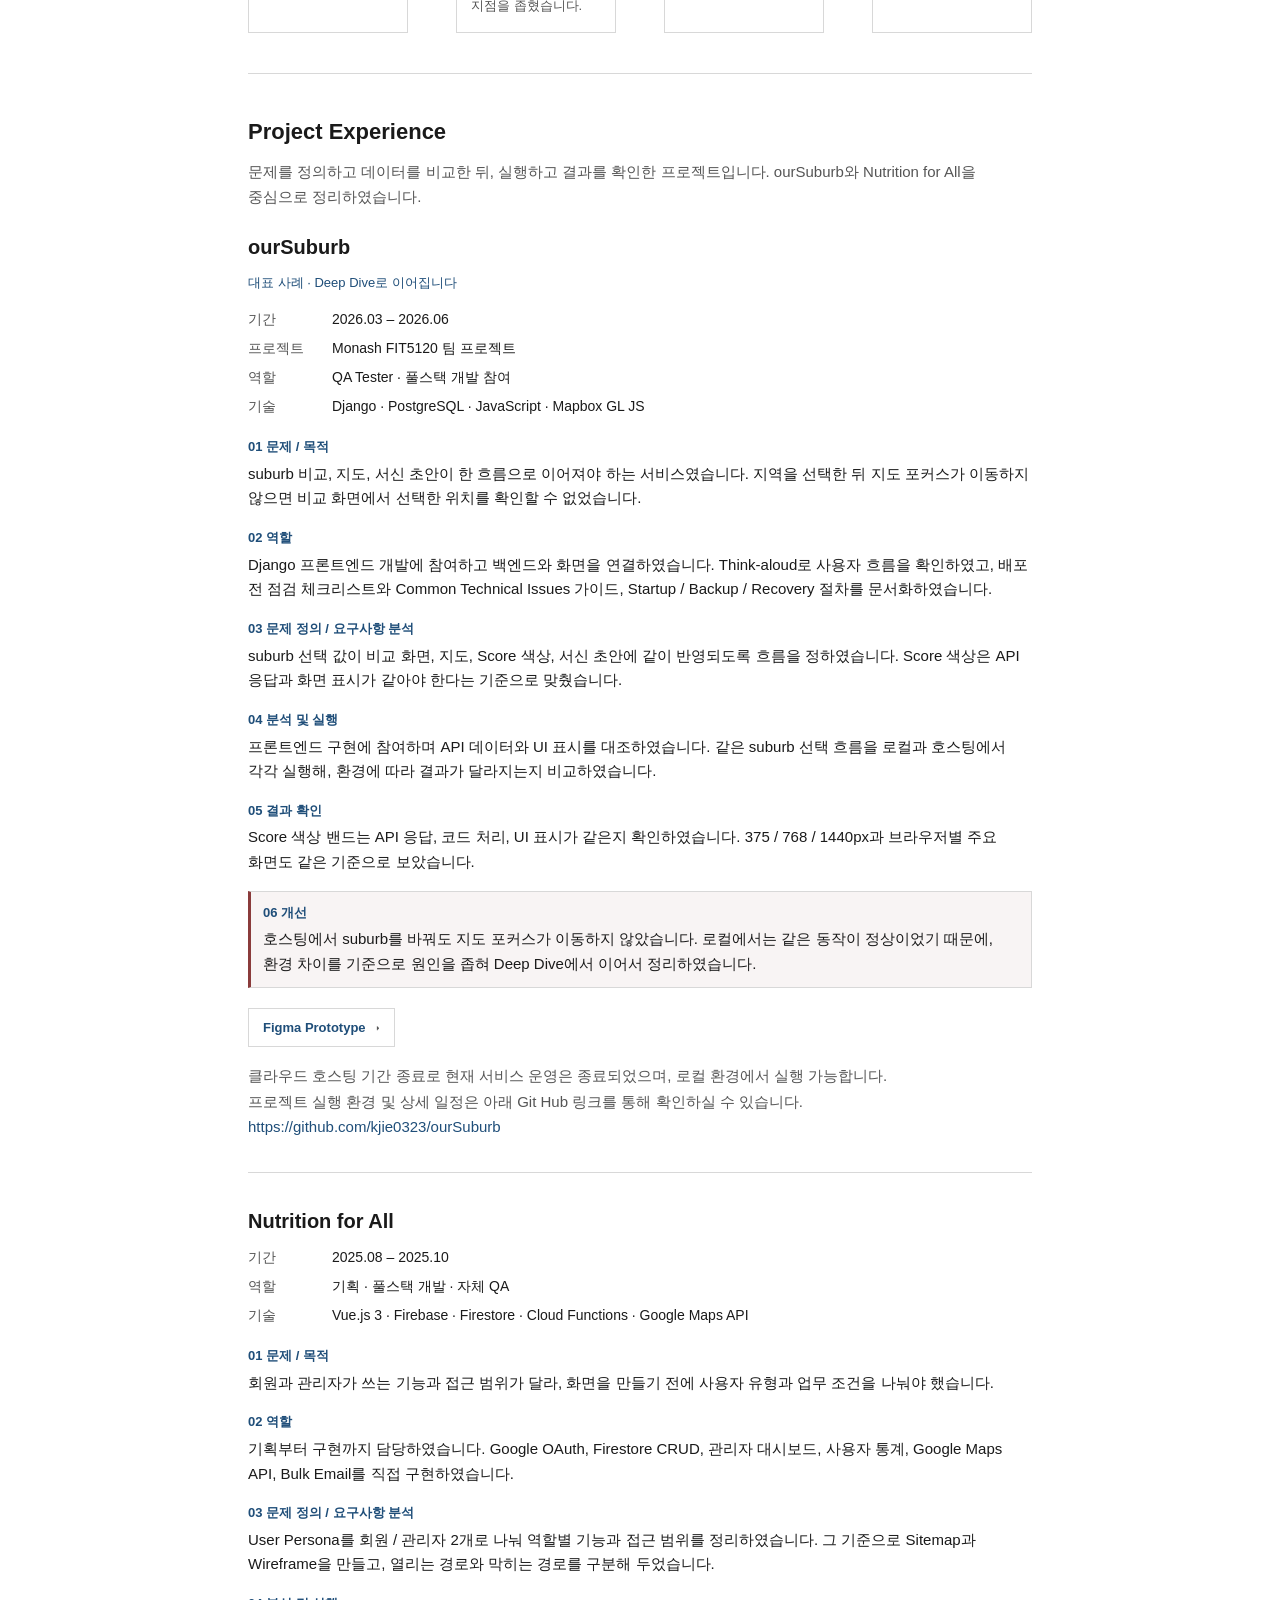
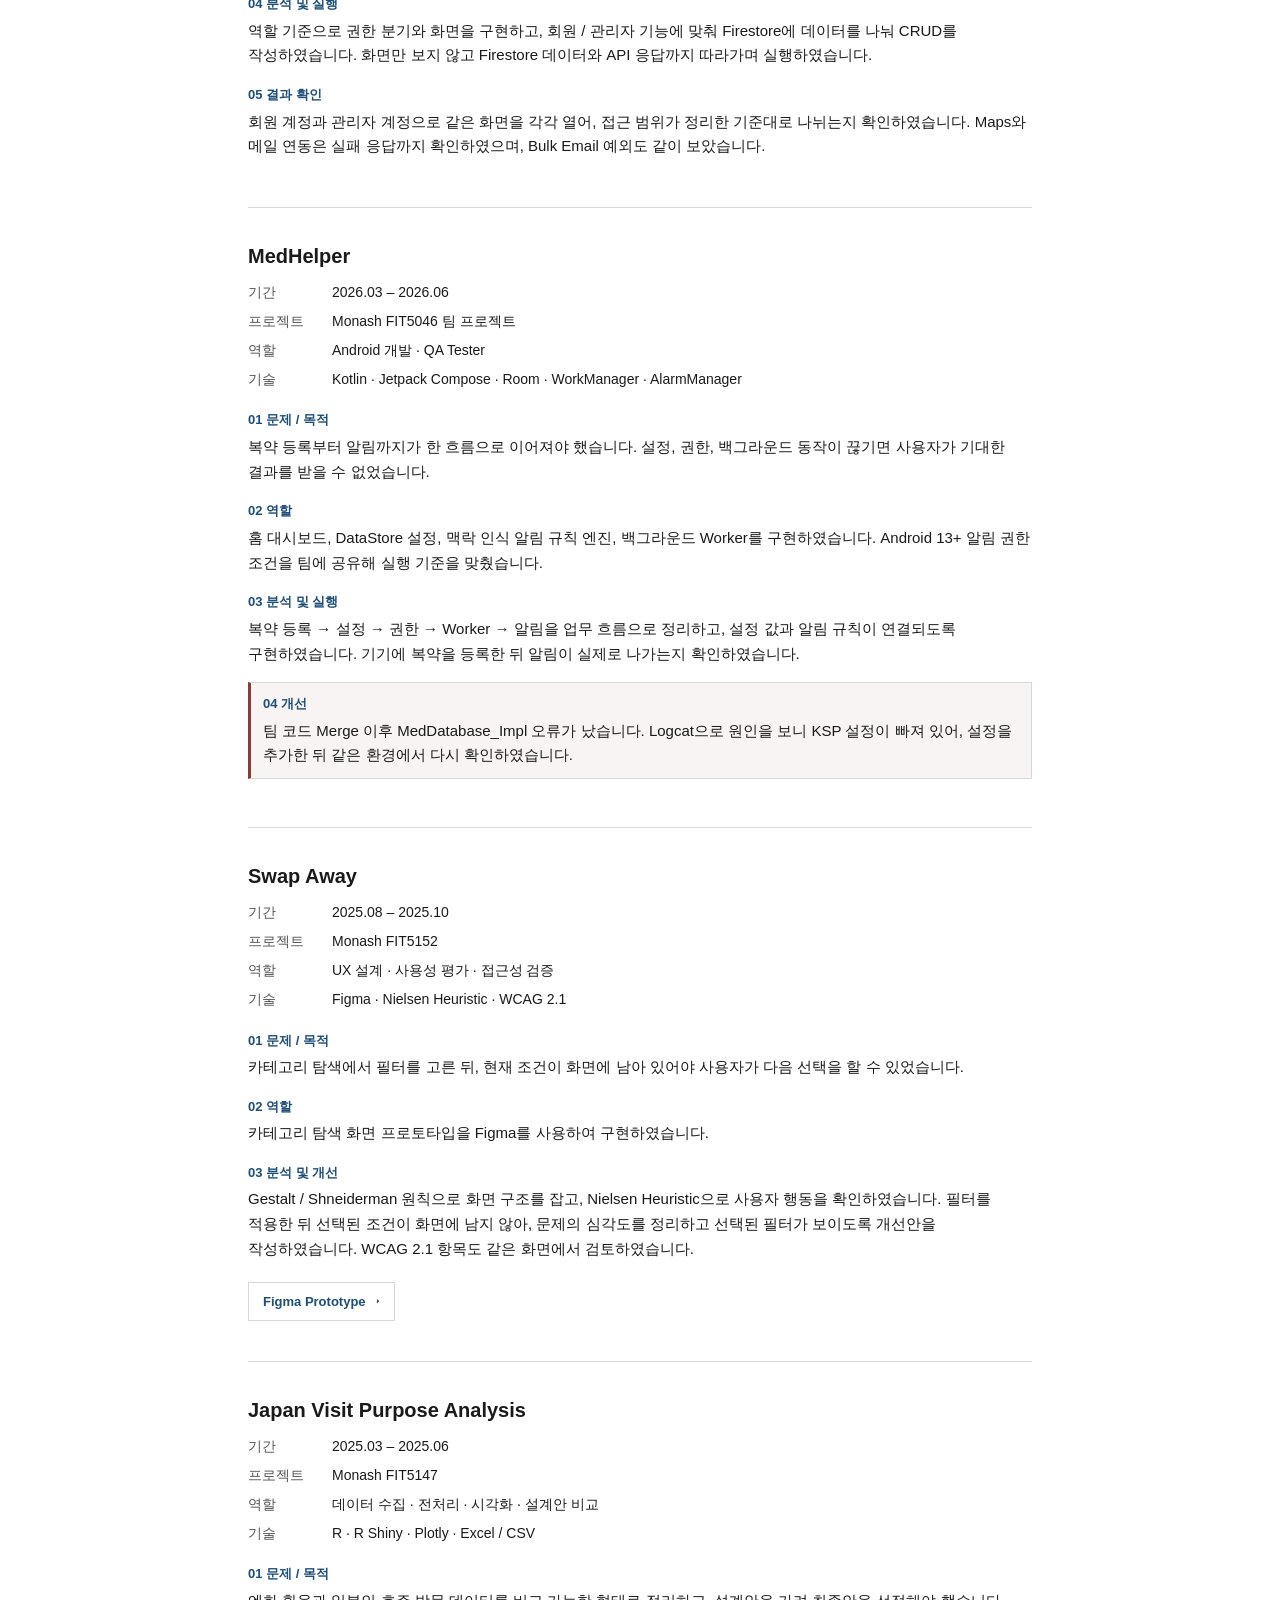
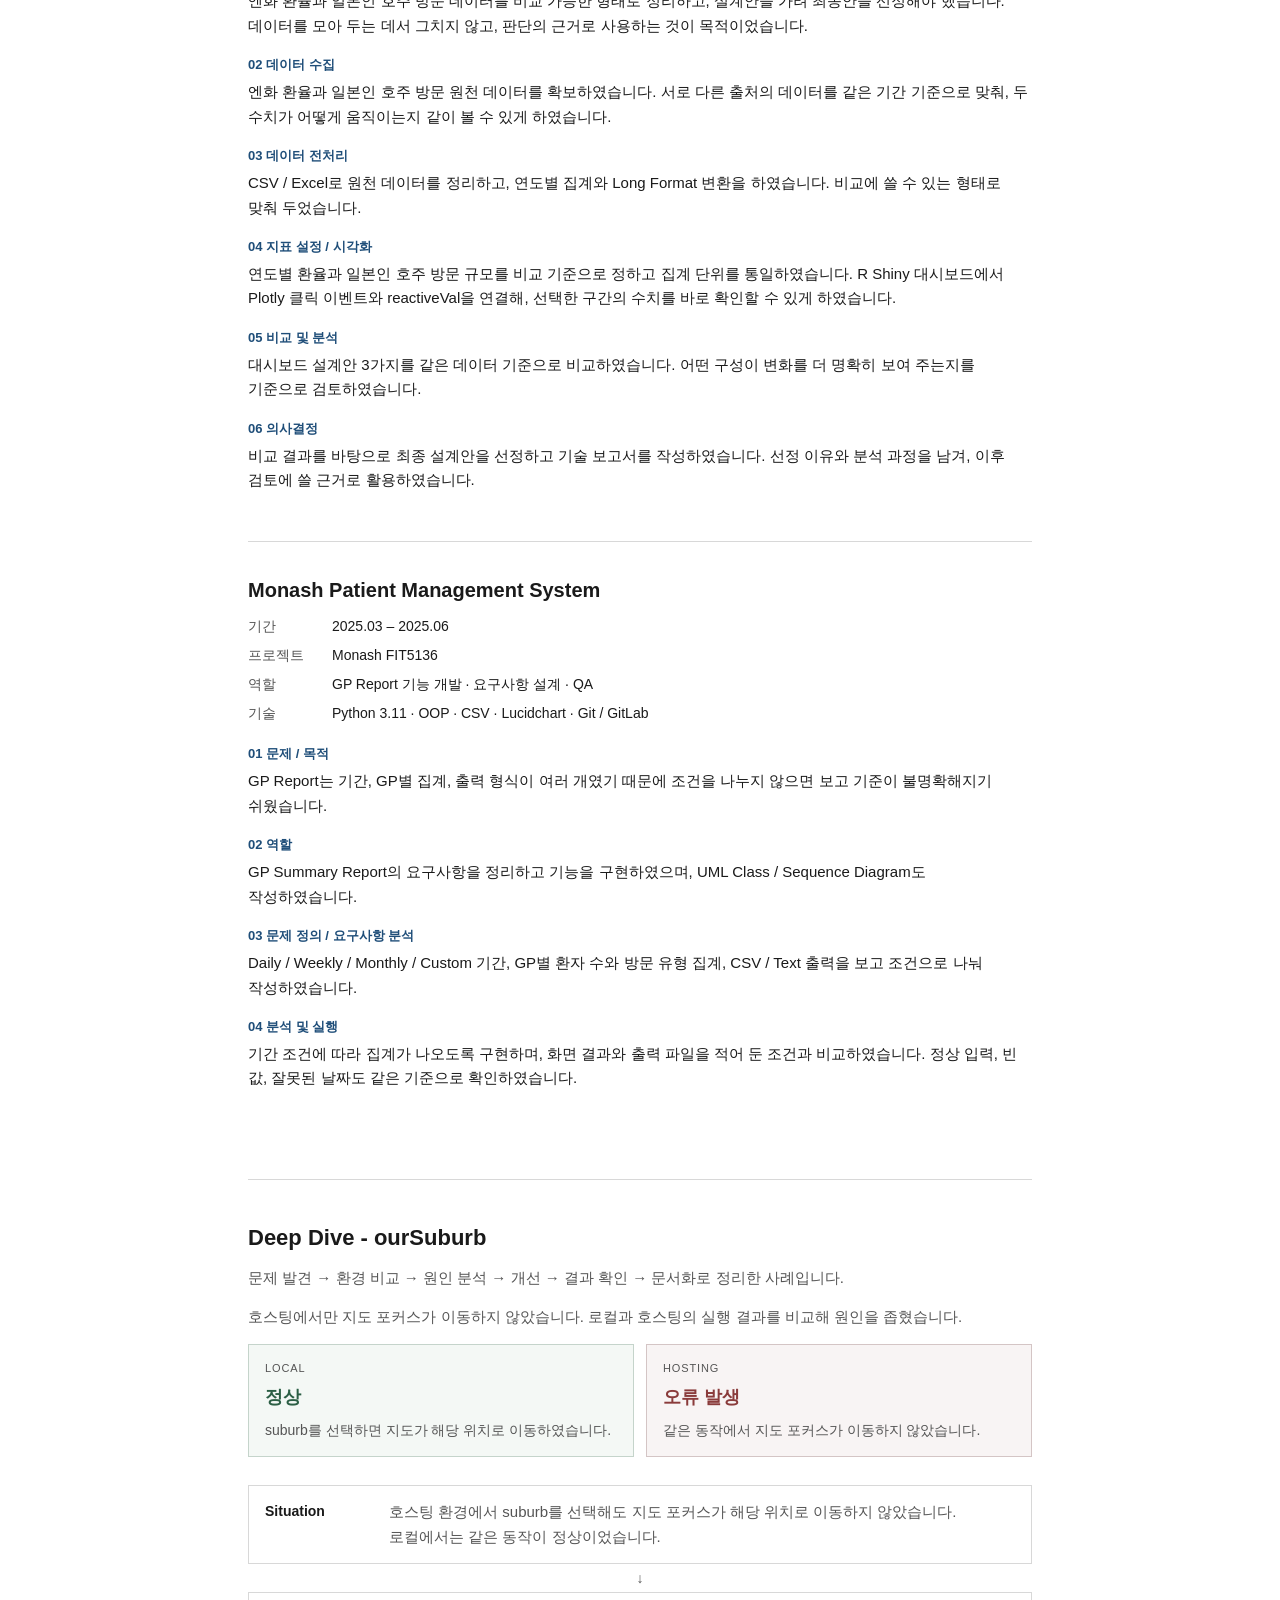
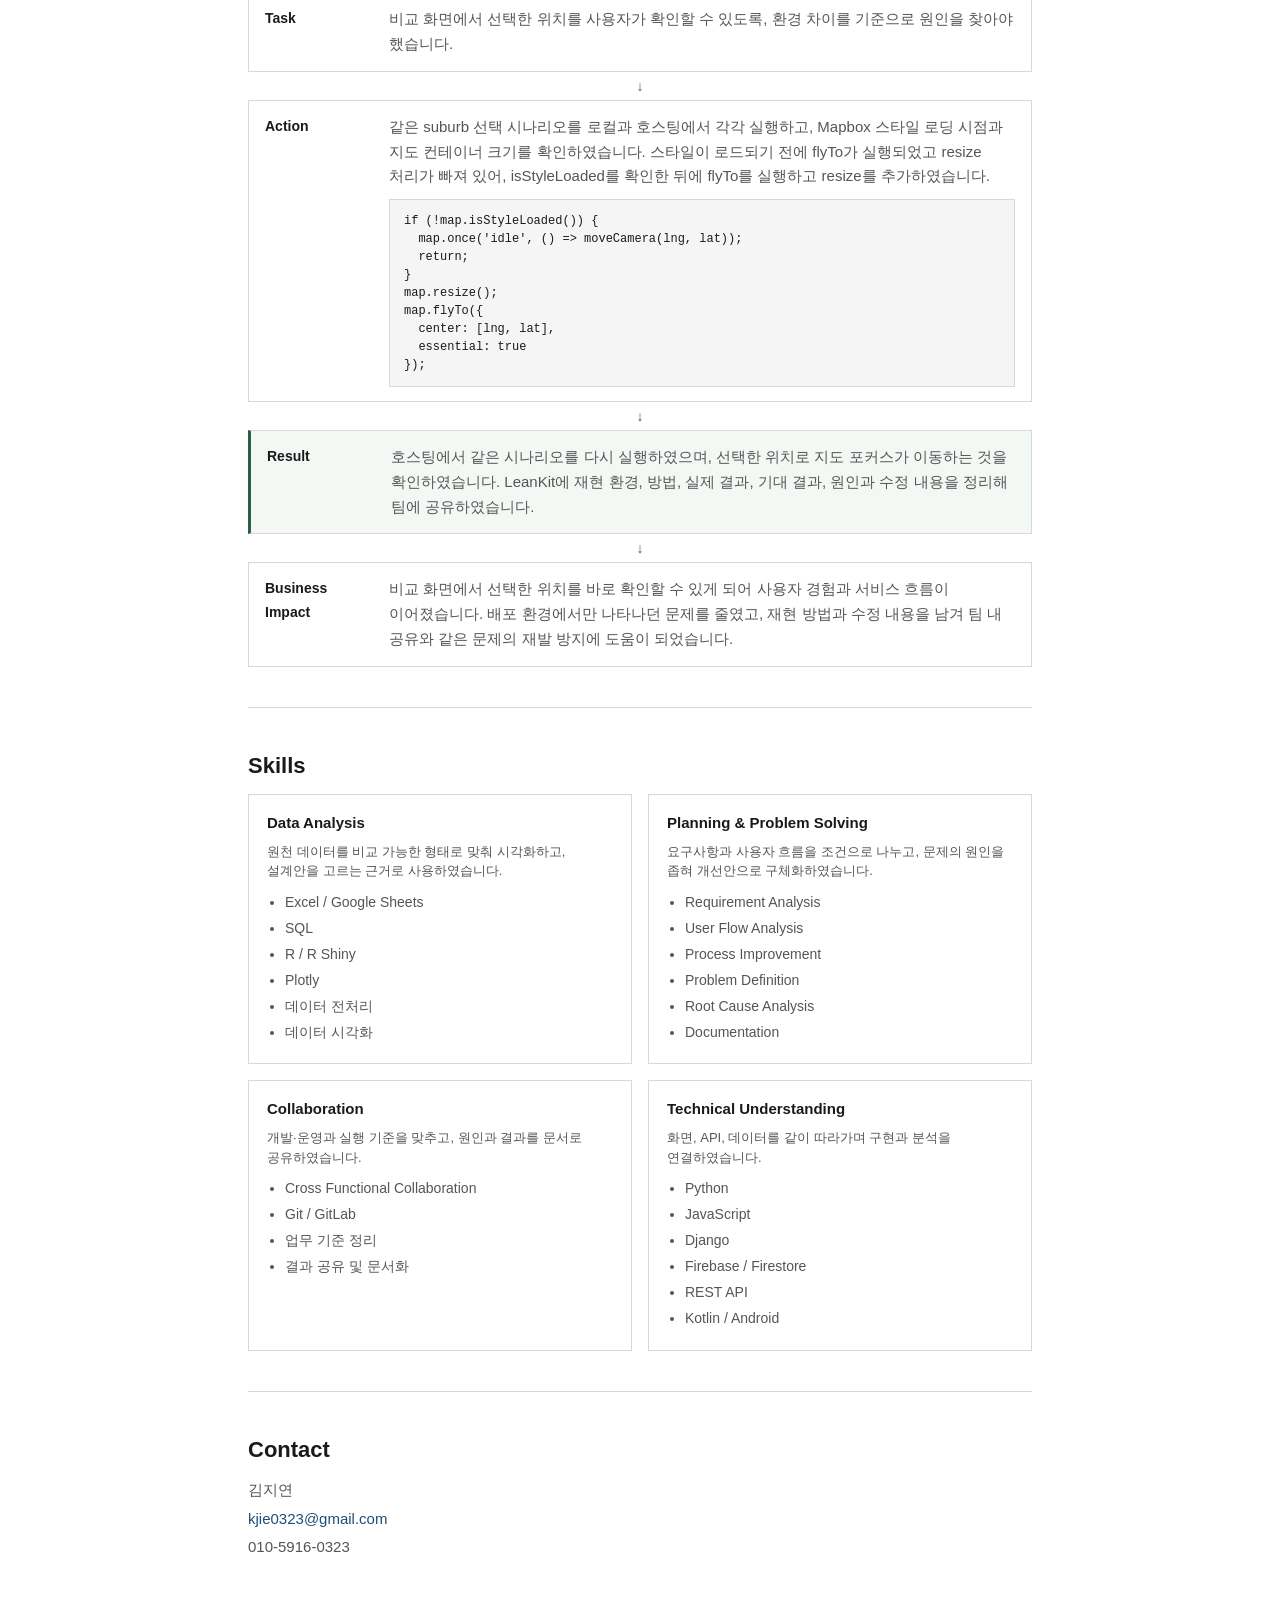
==== commit f91d2cfb: "Split the Young Poong paragraph and add space under the hero headline. Co-authored-by: Cursor <curso" ====
--- a/index.html
+++ b/index.html
@@ -12,7 +12,8 @@
       <div class="hero-copy">
         <p class="hero-label">Purchasing / Procurement</p>
         <h1>데이터를 구조화하고 합리적인 의사결정을 지원하는<br>기획자, 김지연입니다.</h1>
-        <p class="lead">여러 조건을 같은 기준으로 비교하고 원인을 좁힌 뒤, 실행 가능한 개선안으로 연결합니다.</p>
+        <p class="lead">여러 조건을 같은 기준으로 비교하고 원인을 좁힌 뒤,
+실행 가능한 개선안으로 연결합니다.</p>
       </div>
       <aside class="hero-aside">
         <img src="images/jiyeon.jpg" alt="김지연">
@@ -27,7 +28,8 @@
     <section id="why-yp">
       <h2>Why Young Poong?</h2>
       <p>영풍은 석포제련소를 중심으로 아연괴와 황산, 동·은 등 비철금속을 생산하며 오랜 기간 국내 비철금속 산업의 경쟁력을 이끌어 온 기업입니다. 축적된 제련 기술과 안정적인 사업 기반을 바탕으로 자원순환과 이차전지 리사이클링 등 미래 성장 분야까지 사업을 확대하며 지속적인 경쟁력을 확보하고 있다는 점에 매력을 느꼈습니다.</p>
-      <p>안정적인 생산과 사업 운영이 이어지려면, 여러 조건을 맞춰 보고 합리적으로 판단하는 구매 부문의 역할이 중요하다고 생각합니다. 저는 프로젝트를 수행하며 데이터를 비교 가능한 형태로 구조화하고 문제의 원인을 나눠 실행 가능한 개선안으로 연결한 경험이 있습니다. 이러한 경험들을 바탕으로 영풍의 구매 업무를 배우고, 데이터에 근거한 의사결정을 지원하는 담당자로 성장하고 싶어 지원하게 되었습니다.</p>
+      <p>안정적인 생산과 사업 운영이 이어지려면, 여러 조건을 맞춰 보고 합리적으로 판단하는 구매 부문의 역할이 중요하다고 생각합니다.</p>
+      <p>저는 프로젝트를 수행하며 데이터를 비교 가능한 형태로 구조화하고 문제의 원인을 나눠 실행 가능한 개선안으로 연결한 경험이 있으며, 이러한 경험들을 바탕으로 영풍의 구매 업무를 배우고 데이터에 근거한 의사결정을 지원하는 담당자로 성장하고 싶습니다.</p>
     </section>
 
     <section id="why-purchasing">
--- a/po.css
+++ b/po.css
@@ -58,7 +58,7 @@
 }
 
 h1 {
-  margin: 0 0 20px;
+  margin: 0 0 1.8em;
   font-size: 26px;
   font-weight: 700;
   line-height: 1.45;
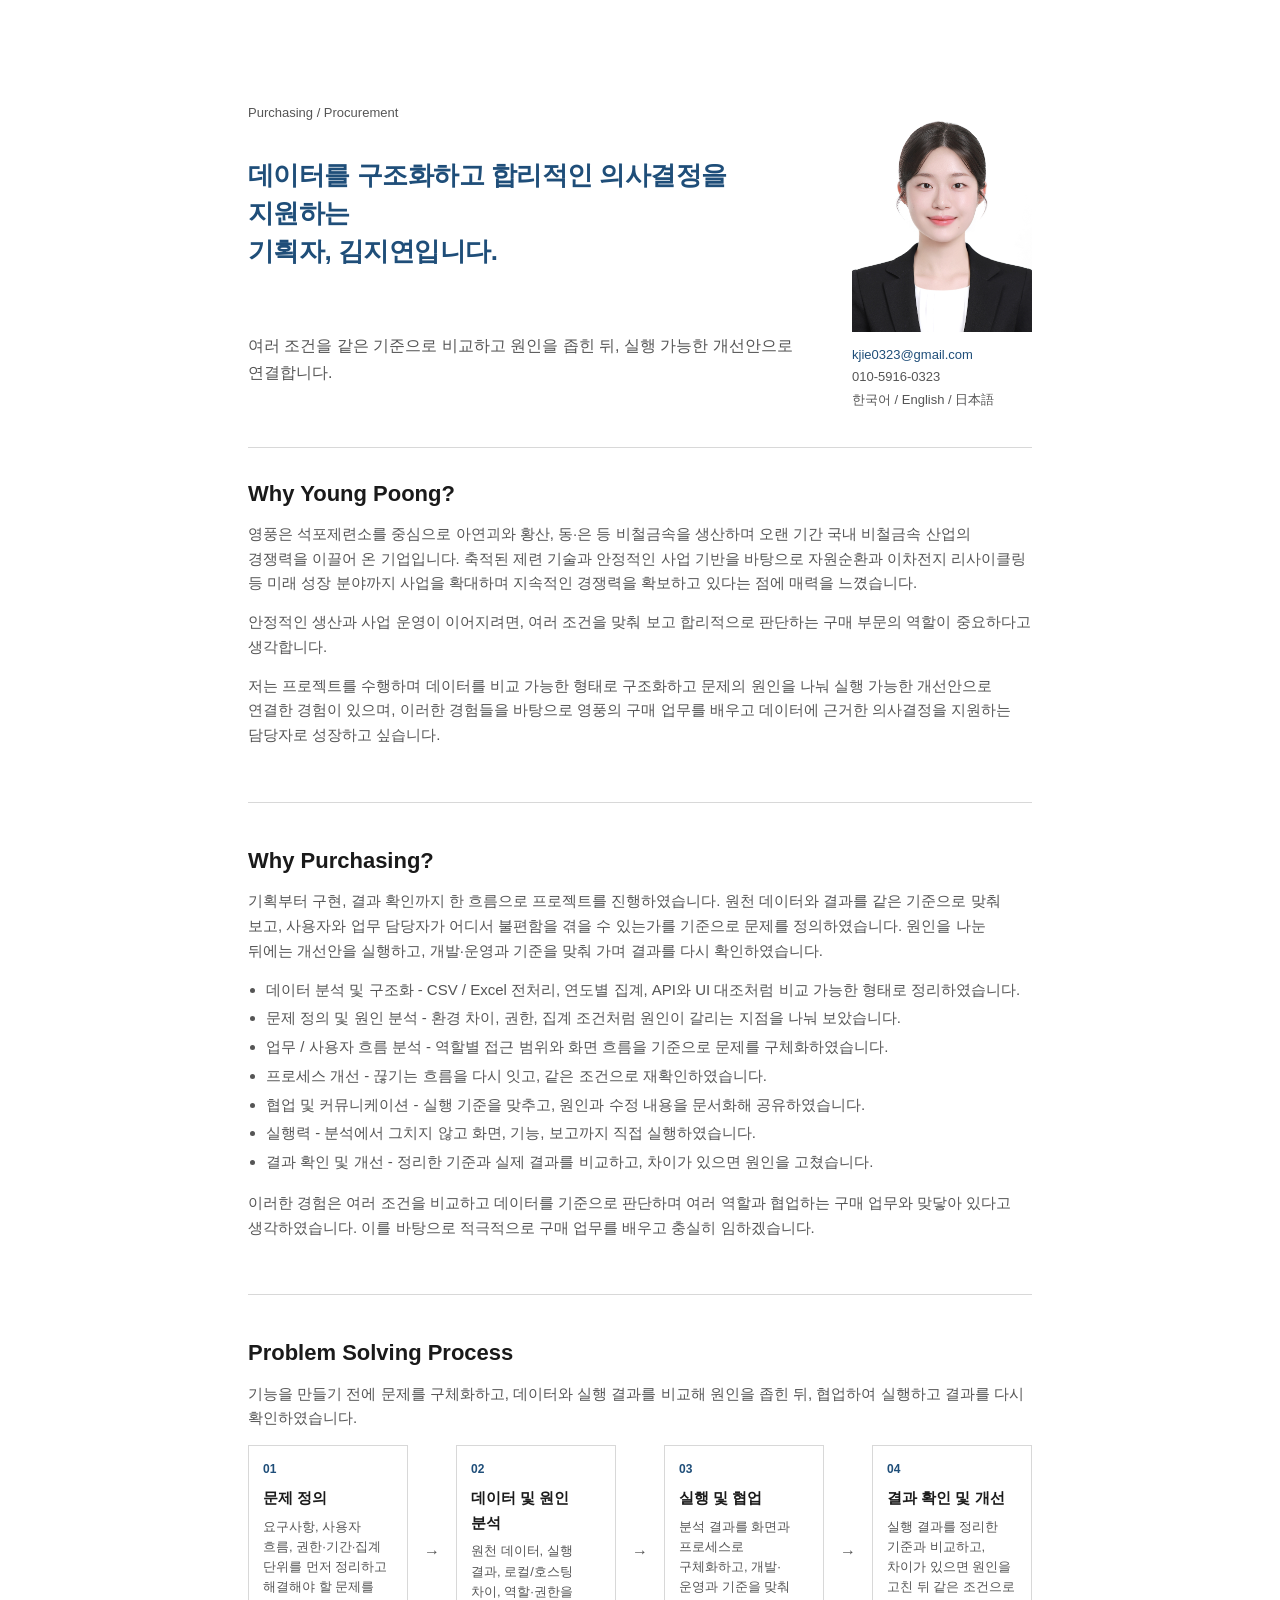
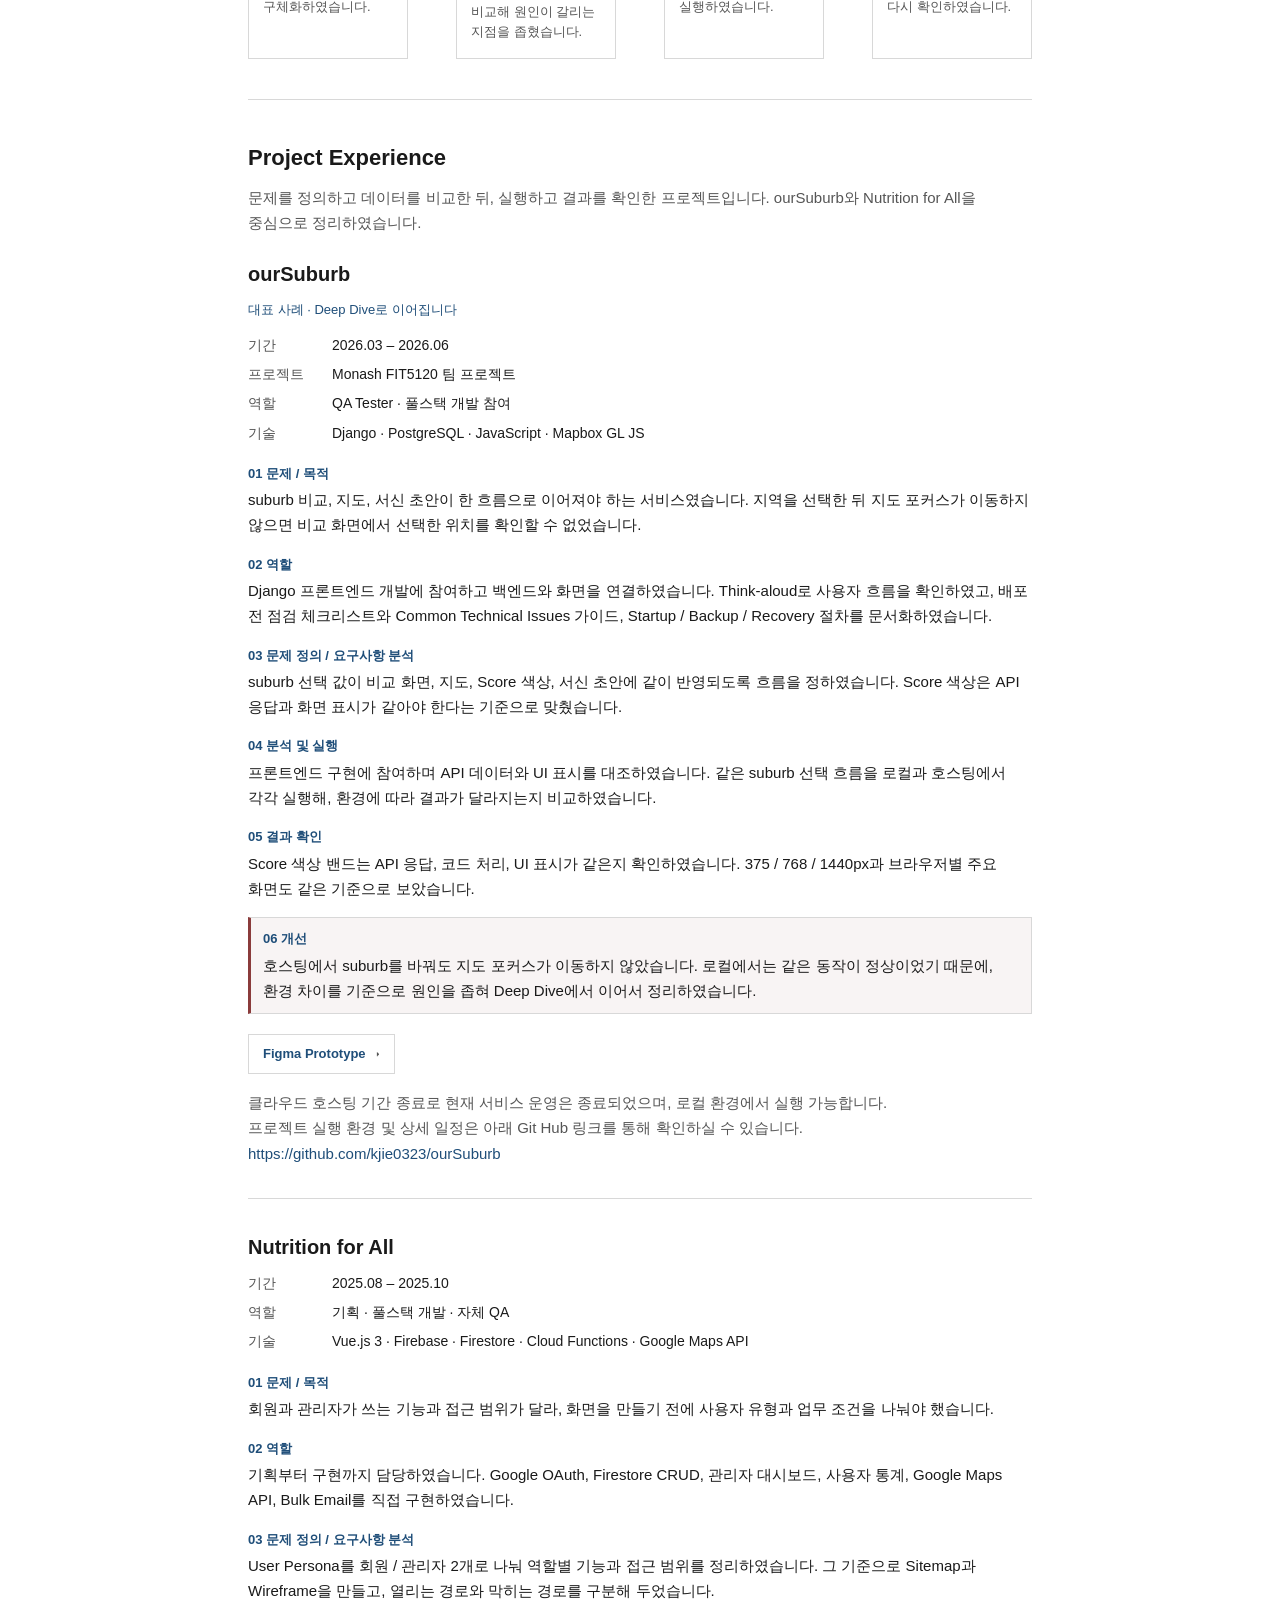
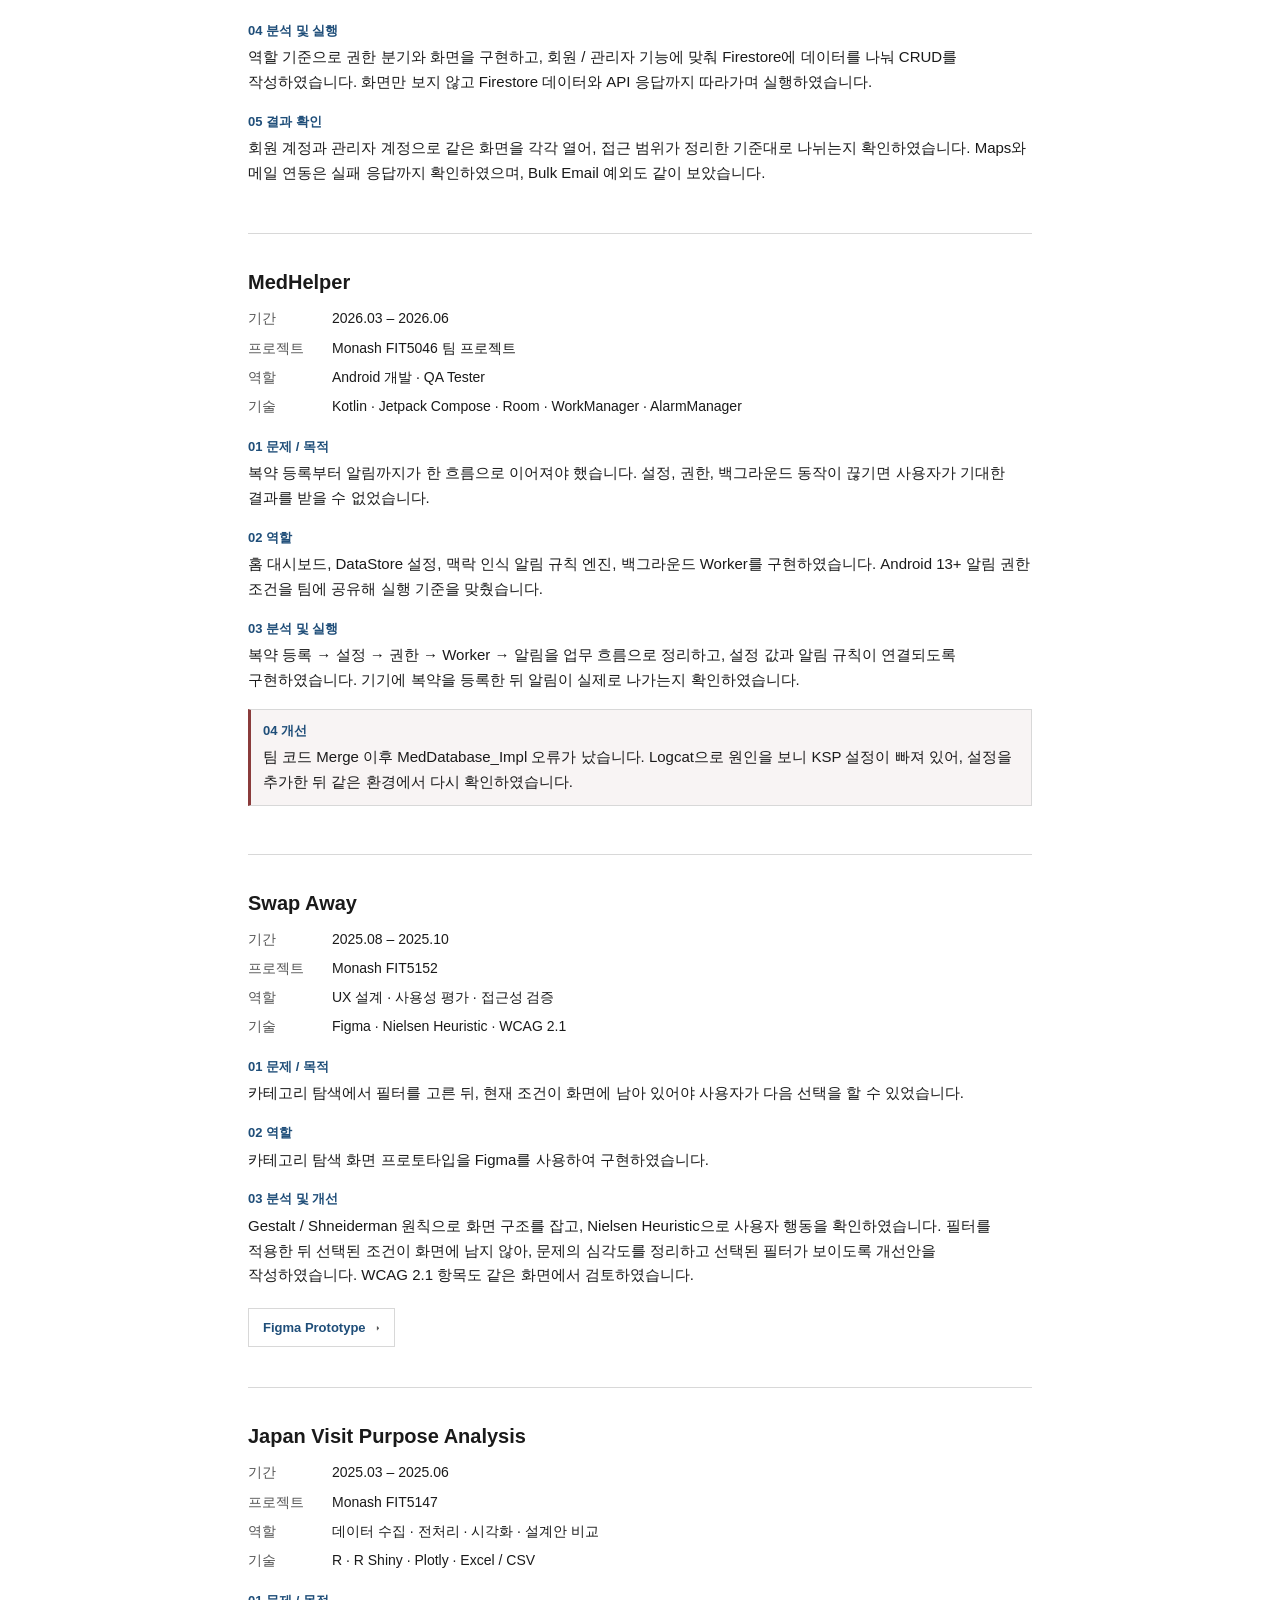
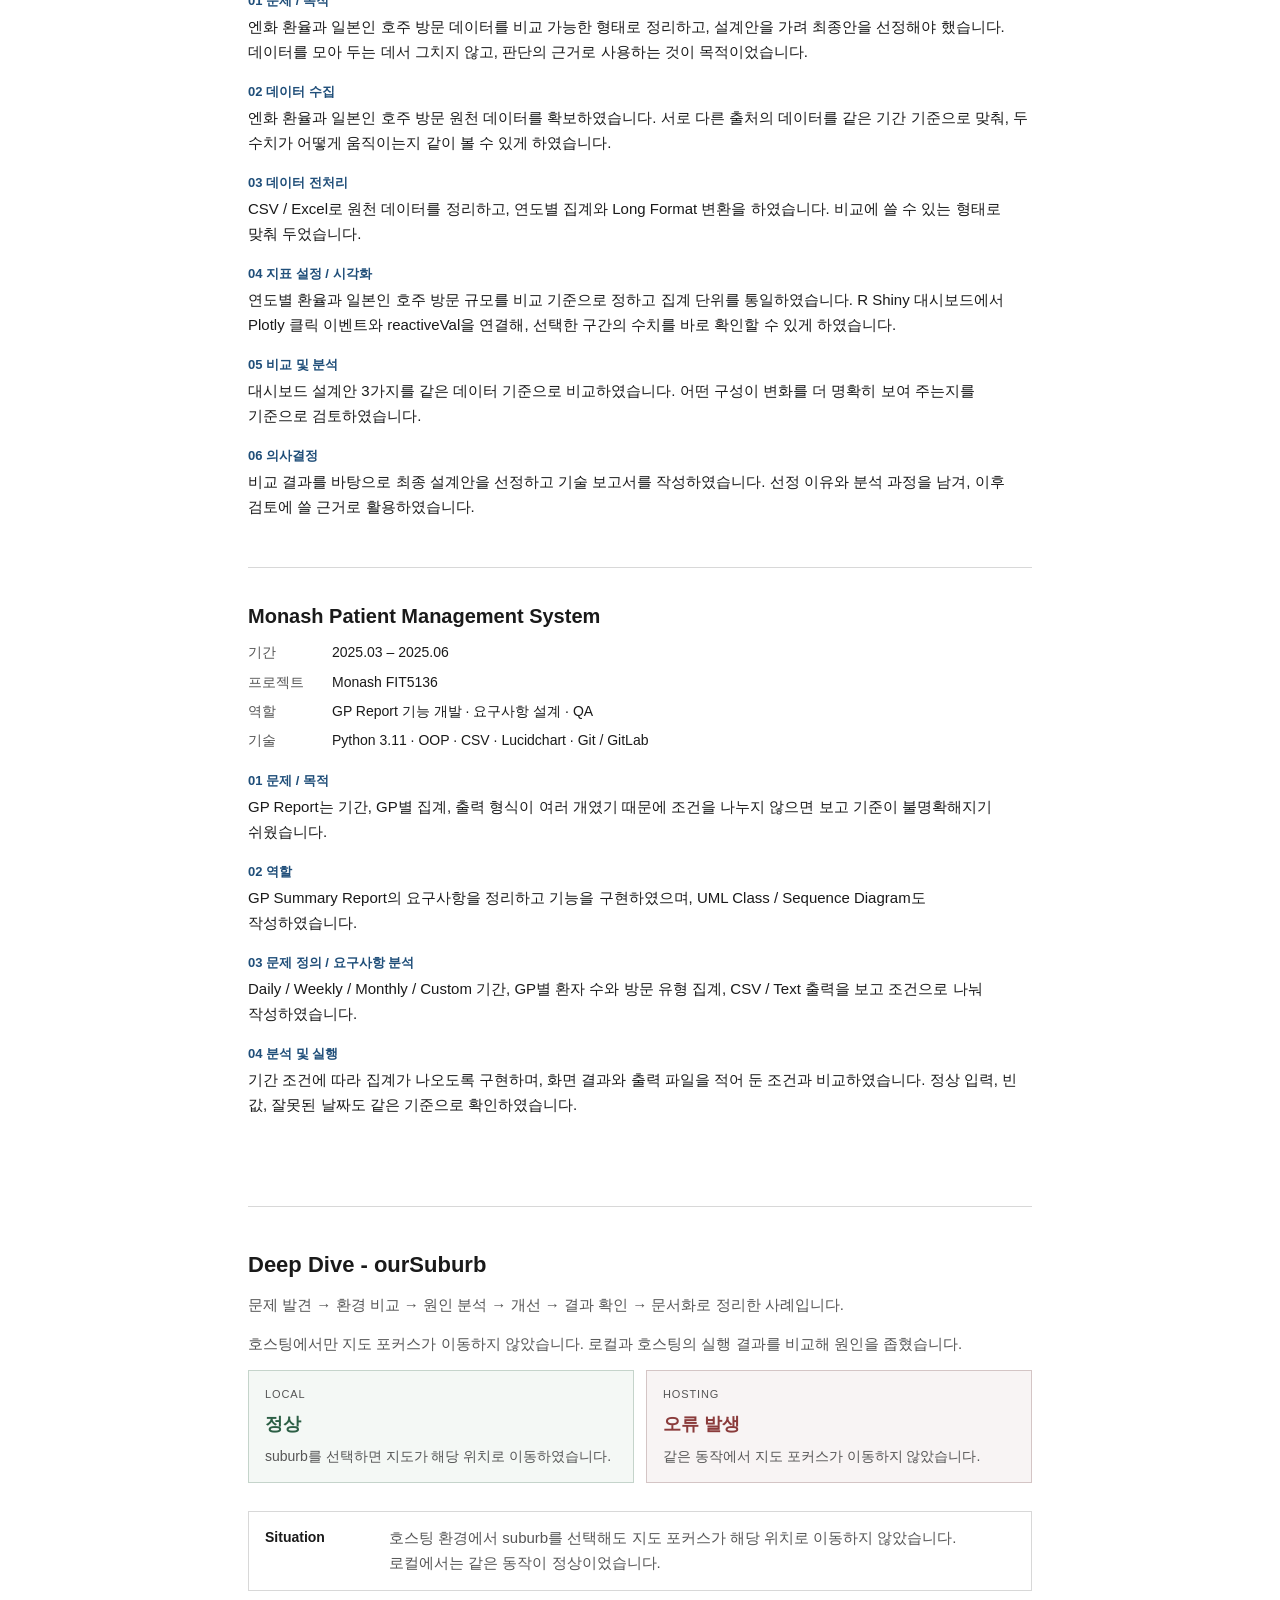
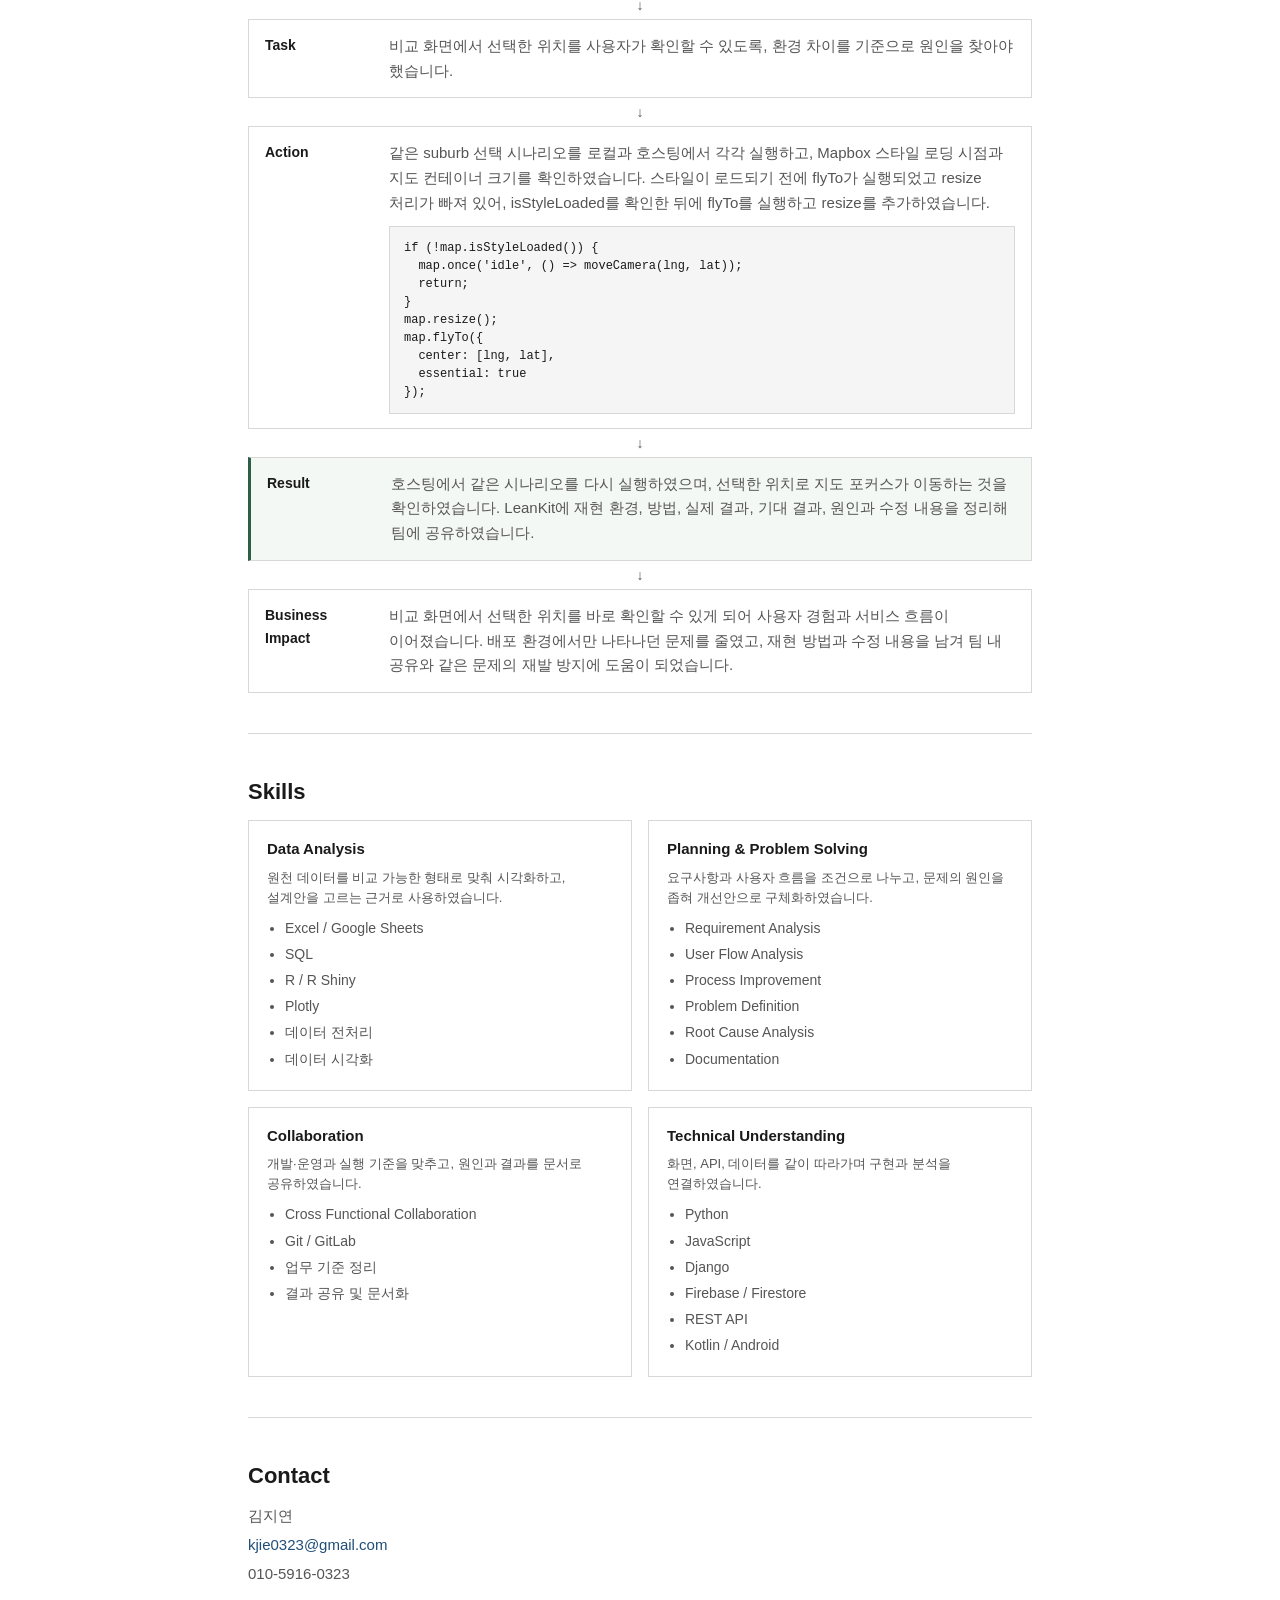
==== commit 01e02636: "Lower each hero line by one row and keep the lead on one line. Co-authored-by: Cursor <cursoragent@c" ====
--- a/index.html
+++ b/index.html
@@ -12,8 +12,7 @@
       <div class="hero-copy">
         <p class="hero-label">Purchasing / Procurement</p>
         <h1>데이터를 구조화하고 합리적인 의사결정을 지원하는<br>기획자, 김지연입니다.</h1>
-        <p class="lead">여러 조건을 같은 기준으로 비교하고 원인을 좁힌 뒤,
-실행 가능한 개선안으로 연결합니다.</p>
+        <p class="lead">여러 조건을 같은 기준으로 비교하고 원인을 좁힌 뒤, 실행 가능한 개선안으로 연결합니다.</p>
       </div>
       <aside class="hero-aside">
         <img src="images/jiyeon.jpg" alt="김지연">
--- a/po.css
+++ b/po.css
@@ -41,7 +41,7 @@
   grid-template-columns: minmax(0, 1fr) 180px;
   gap: 28px;
   align-items: start;
-  padding: 48px 0 16px;
+  padding: calc(48px + 1.65em) 0 16px;
 }
 
 .hero + section {
@@ -52,13 +52,13 @@
 .hero-copy { min-width: 0; }
 
 .hero-label {
-  margin: 0 0 12px;
+  margin: 0 0 calc(12px + 1.65em);
   font-size: 13px;
   color: var(--muted);
 }
 
 h1 {
-  margin: 0 0 1.8em;
+  margin: 0 0 calc(20px + 1.65em);
   font-size: 26px;
   font-weight: 700;
   line-height: 1.45;
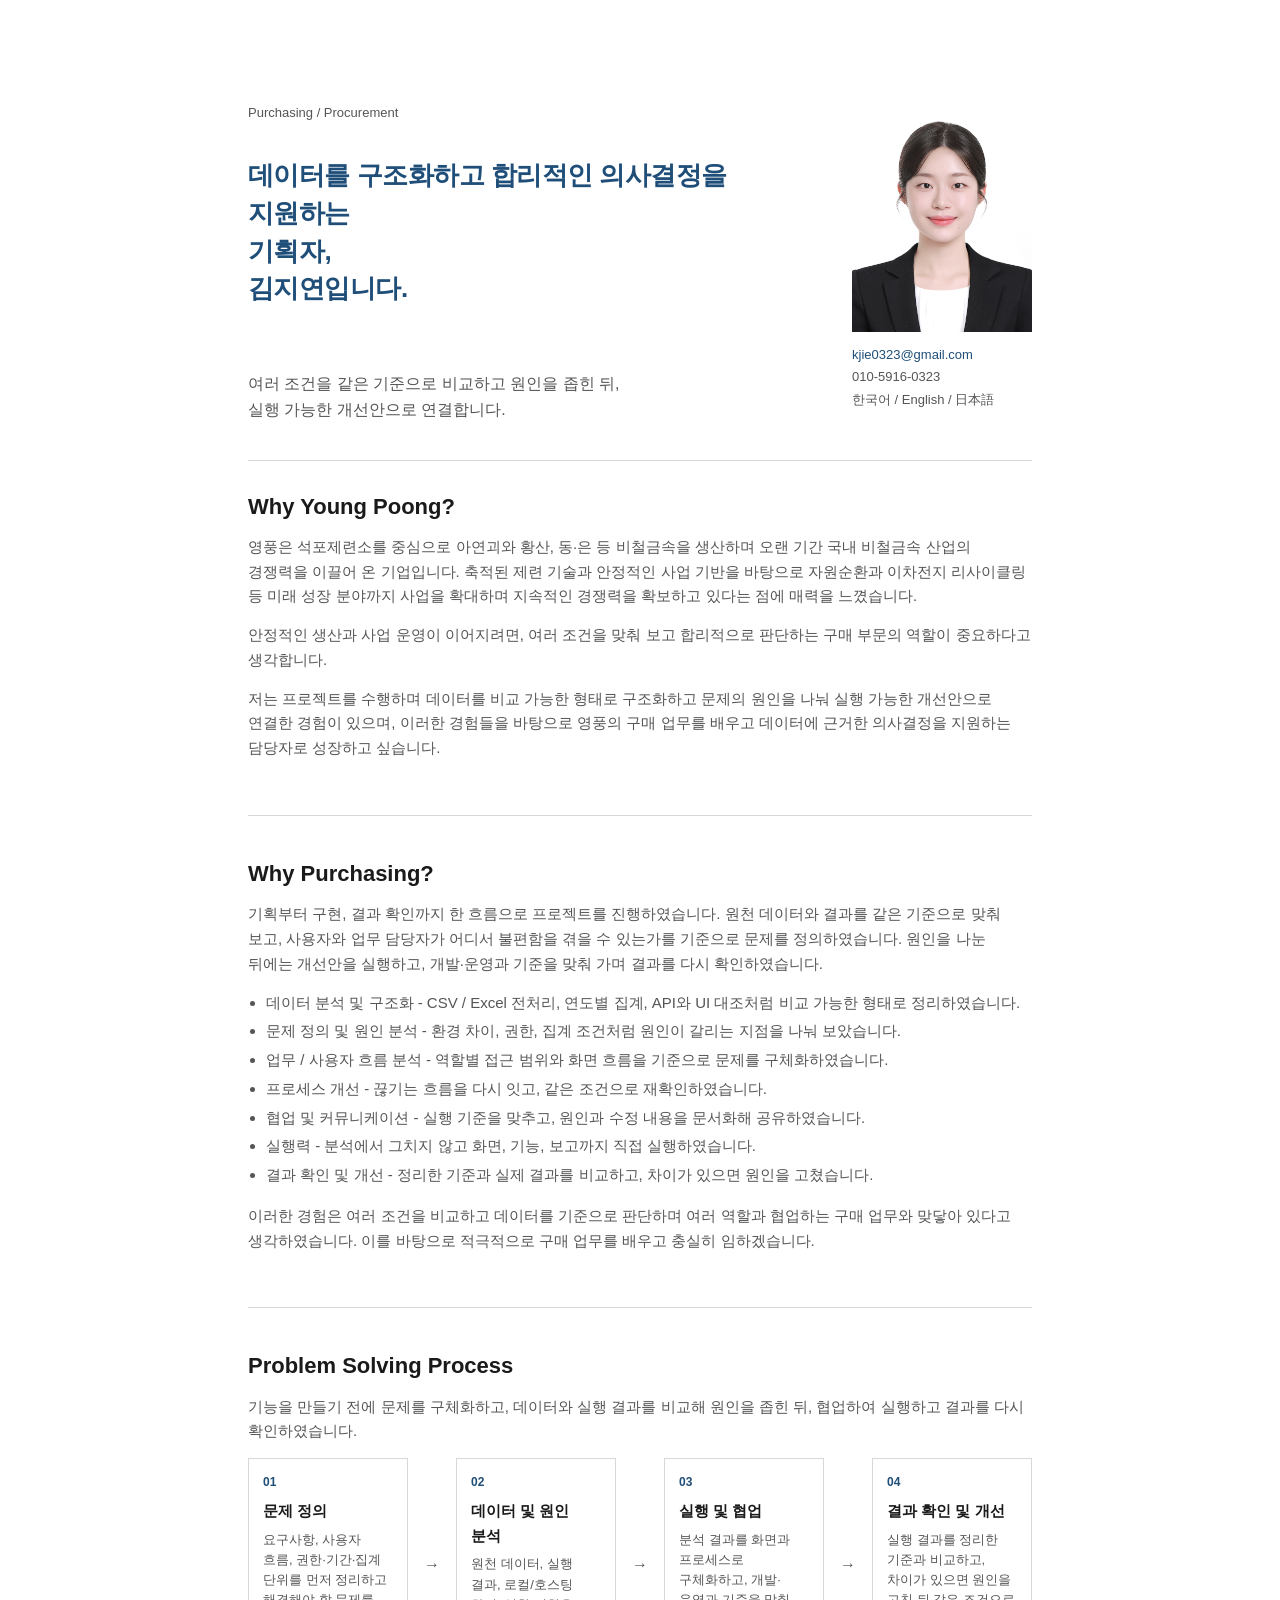
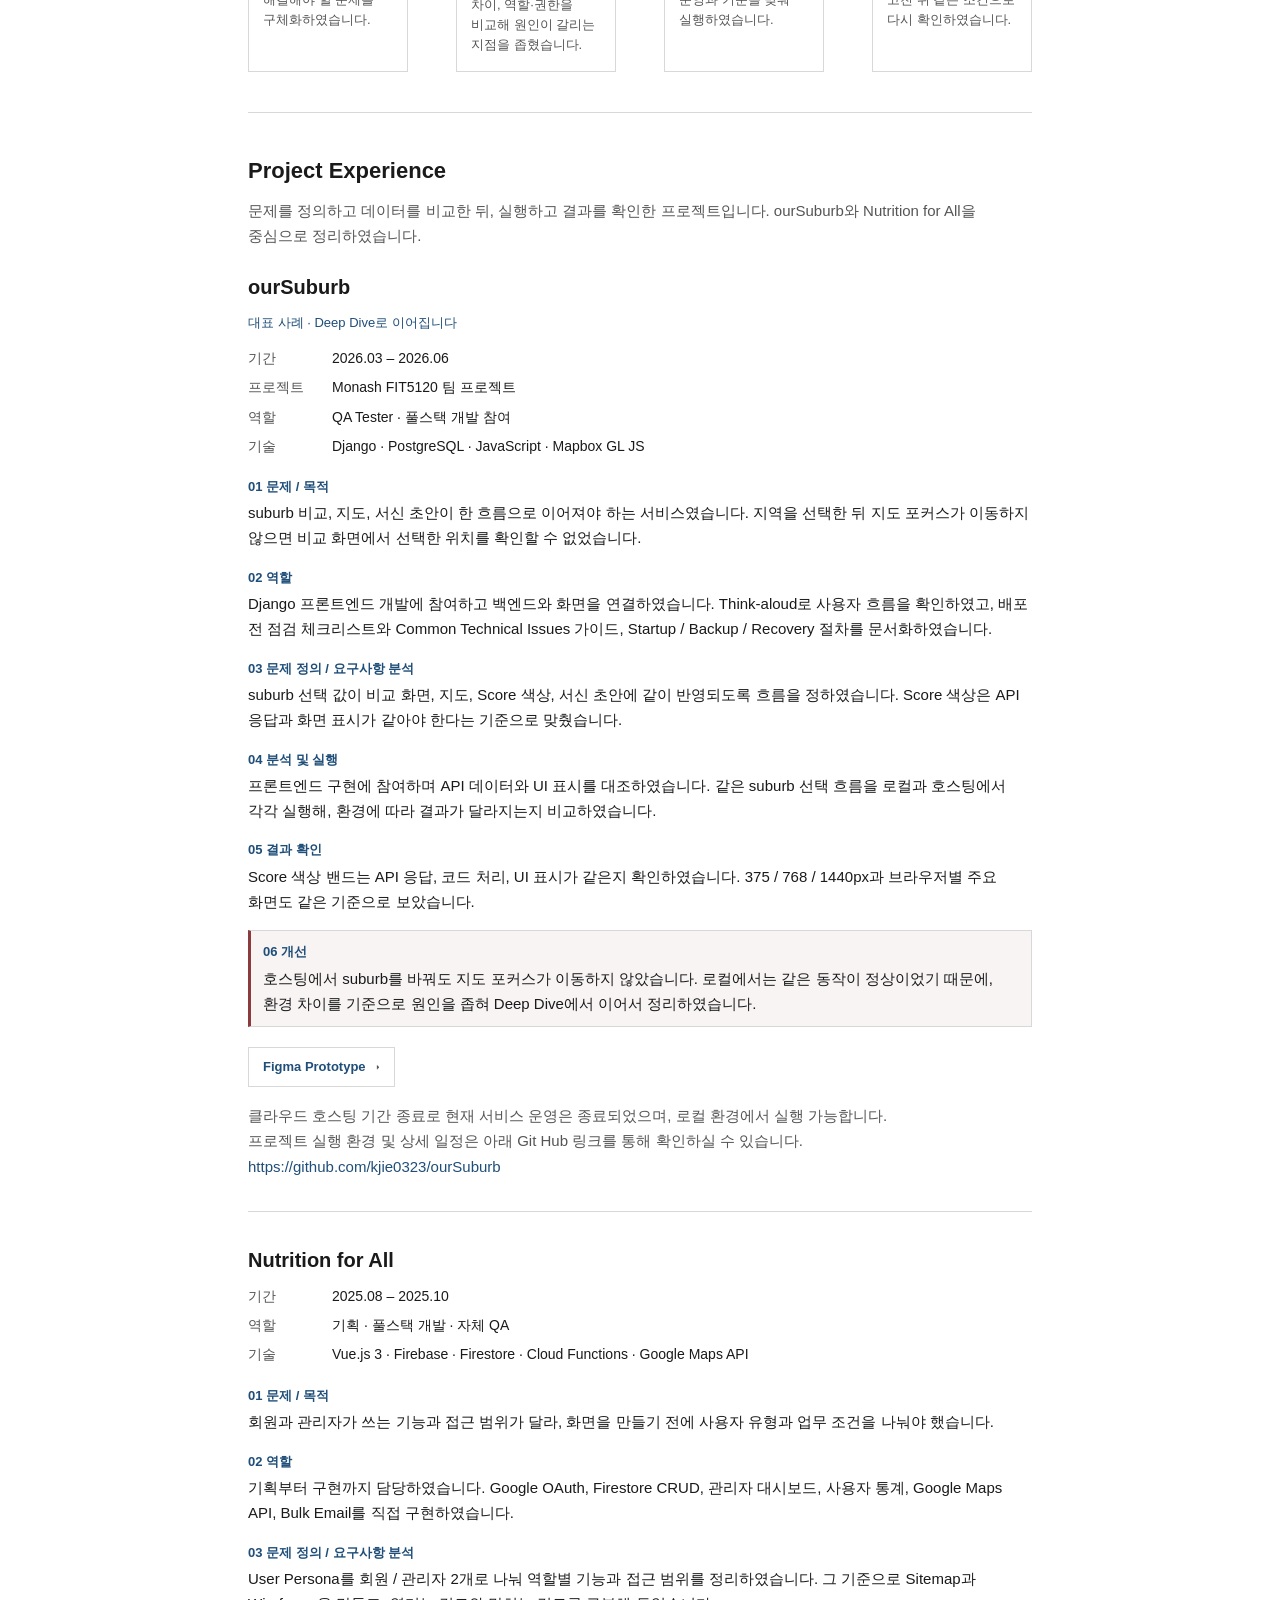
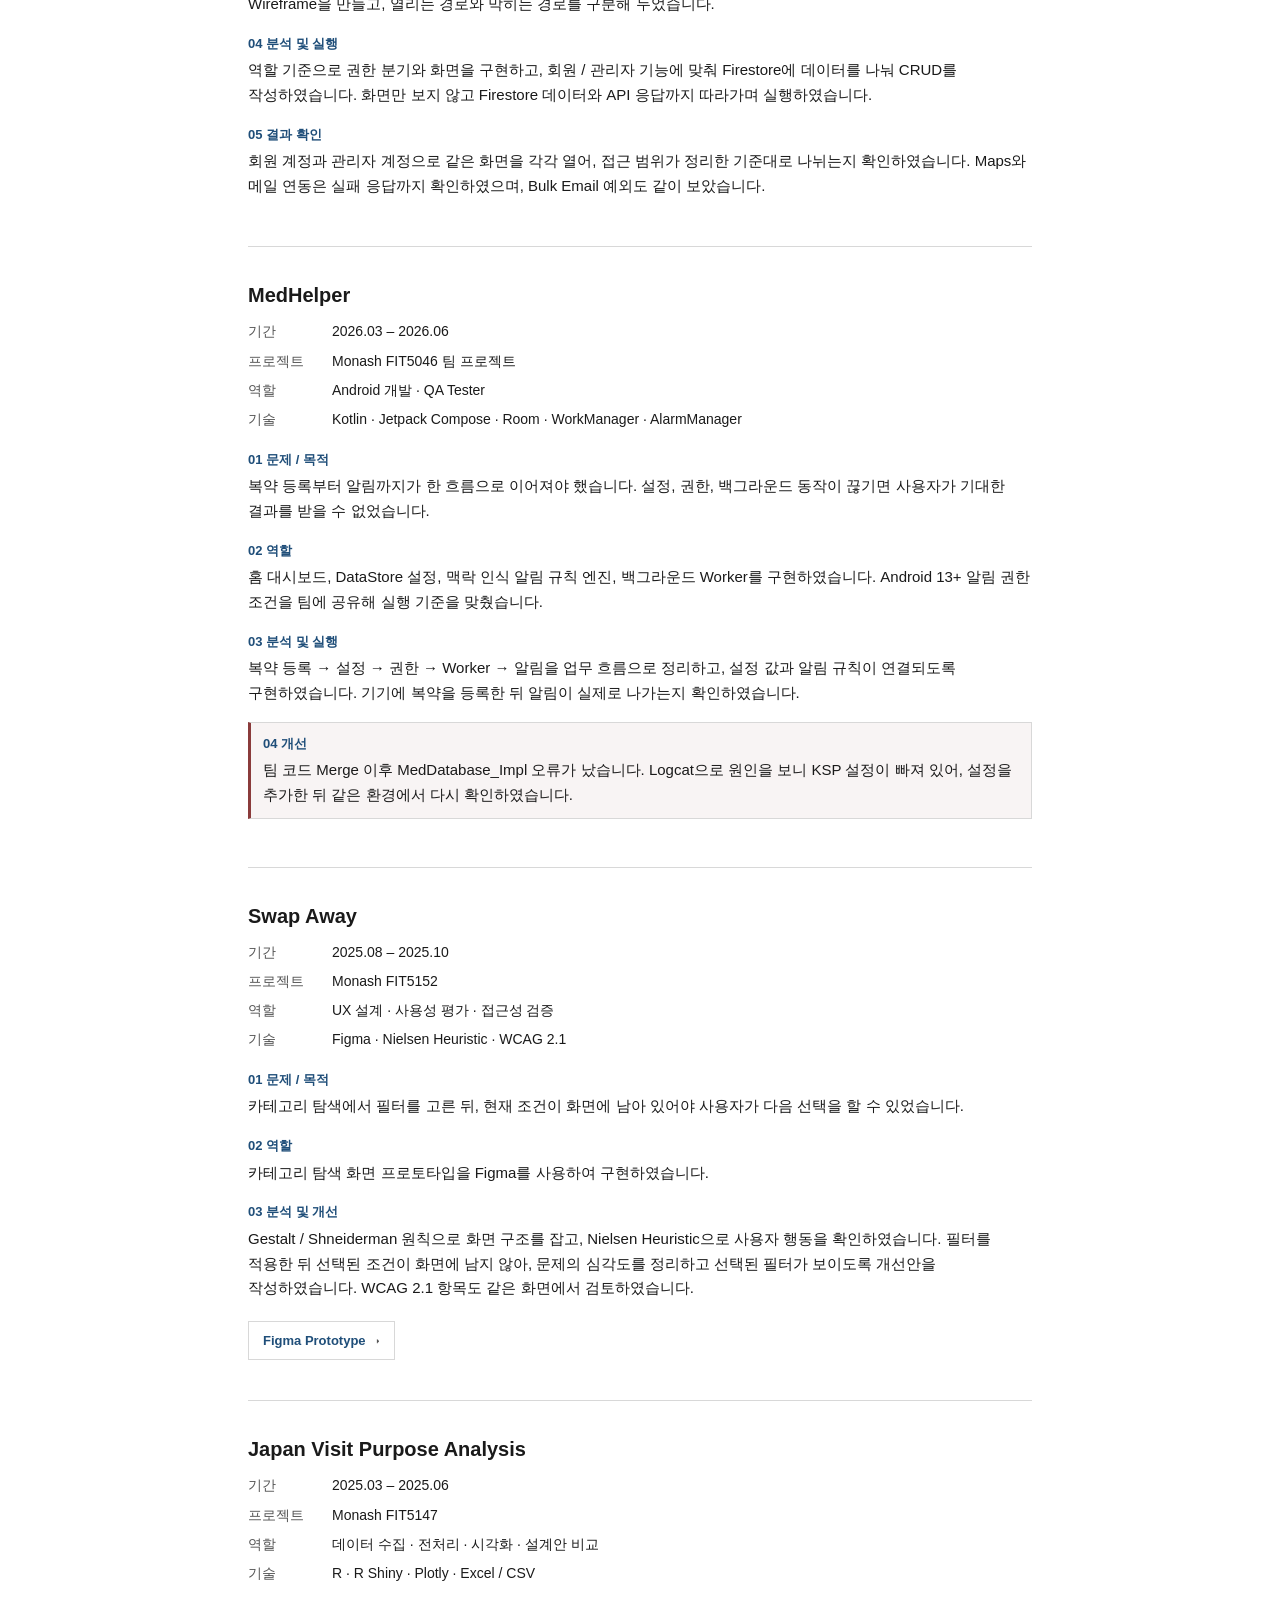
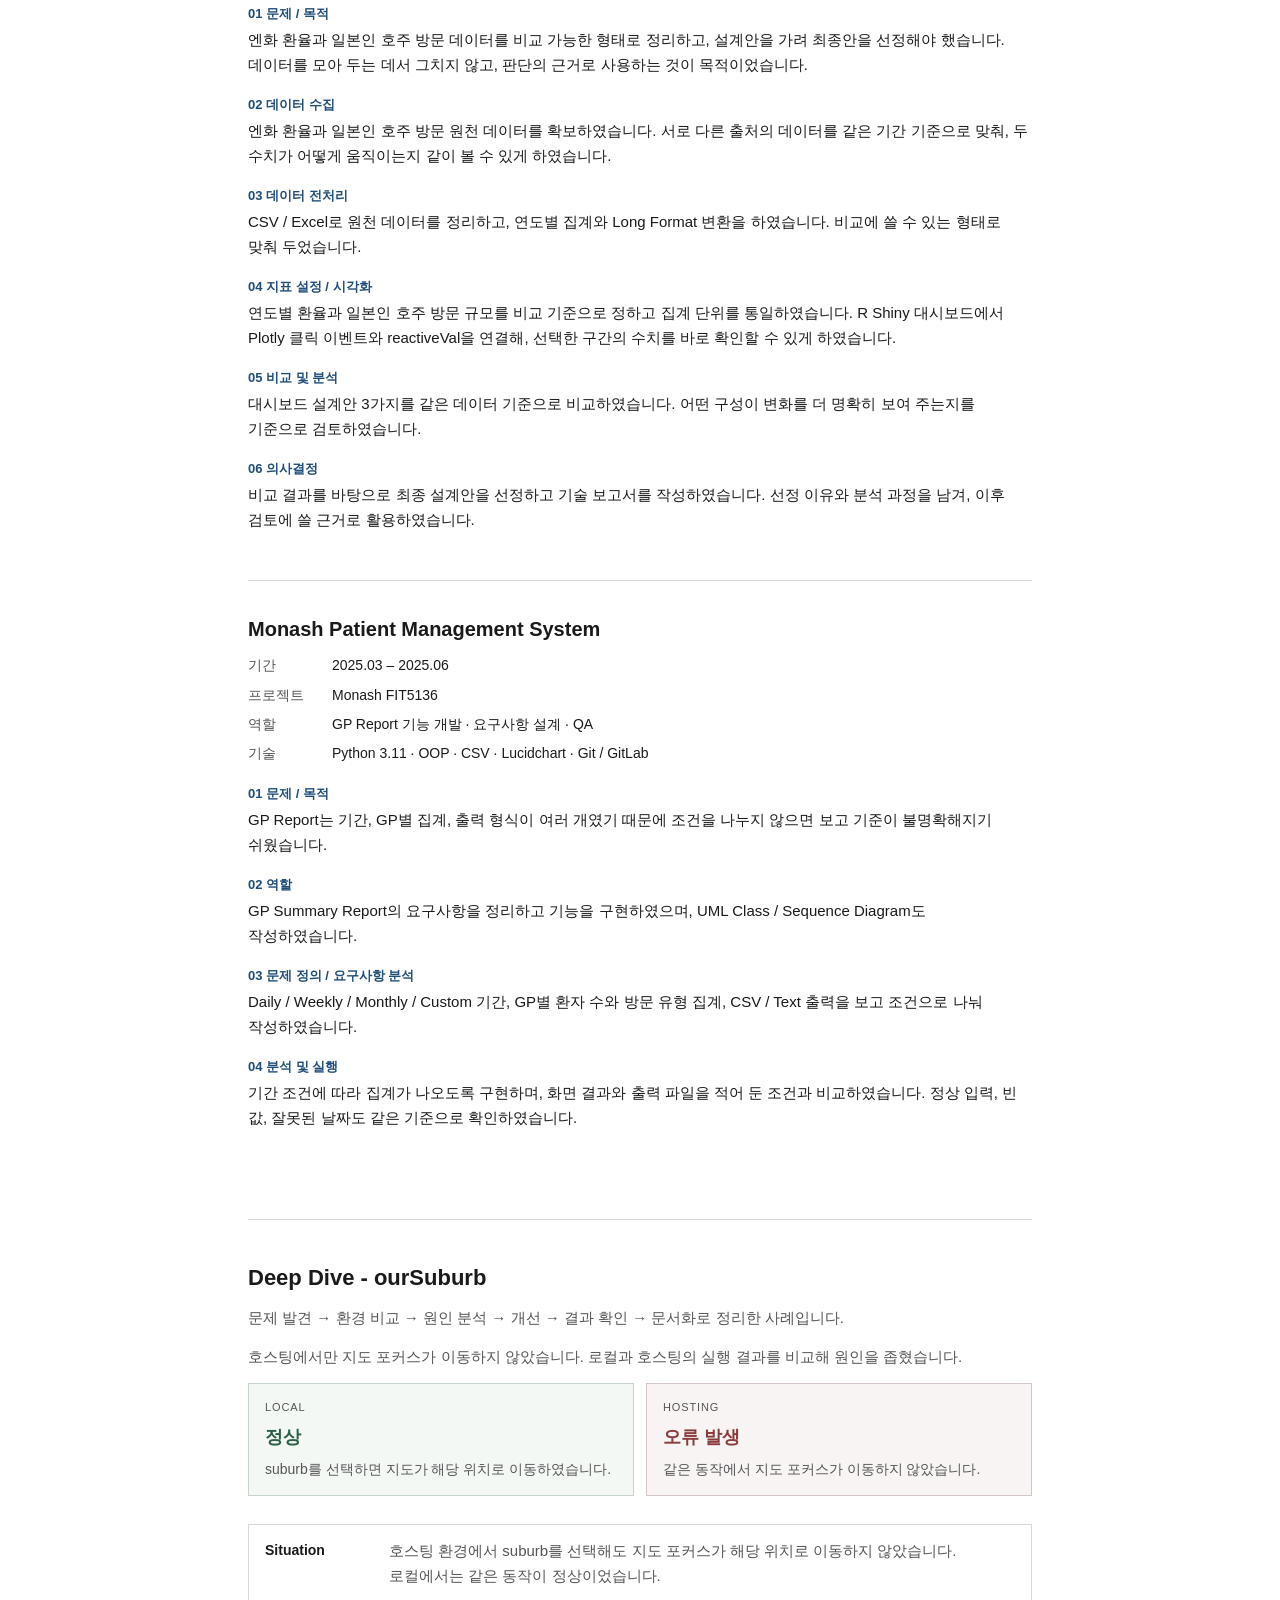
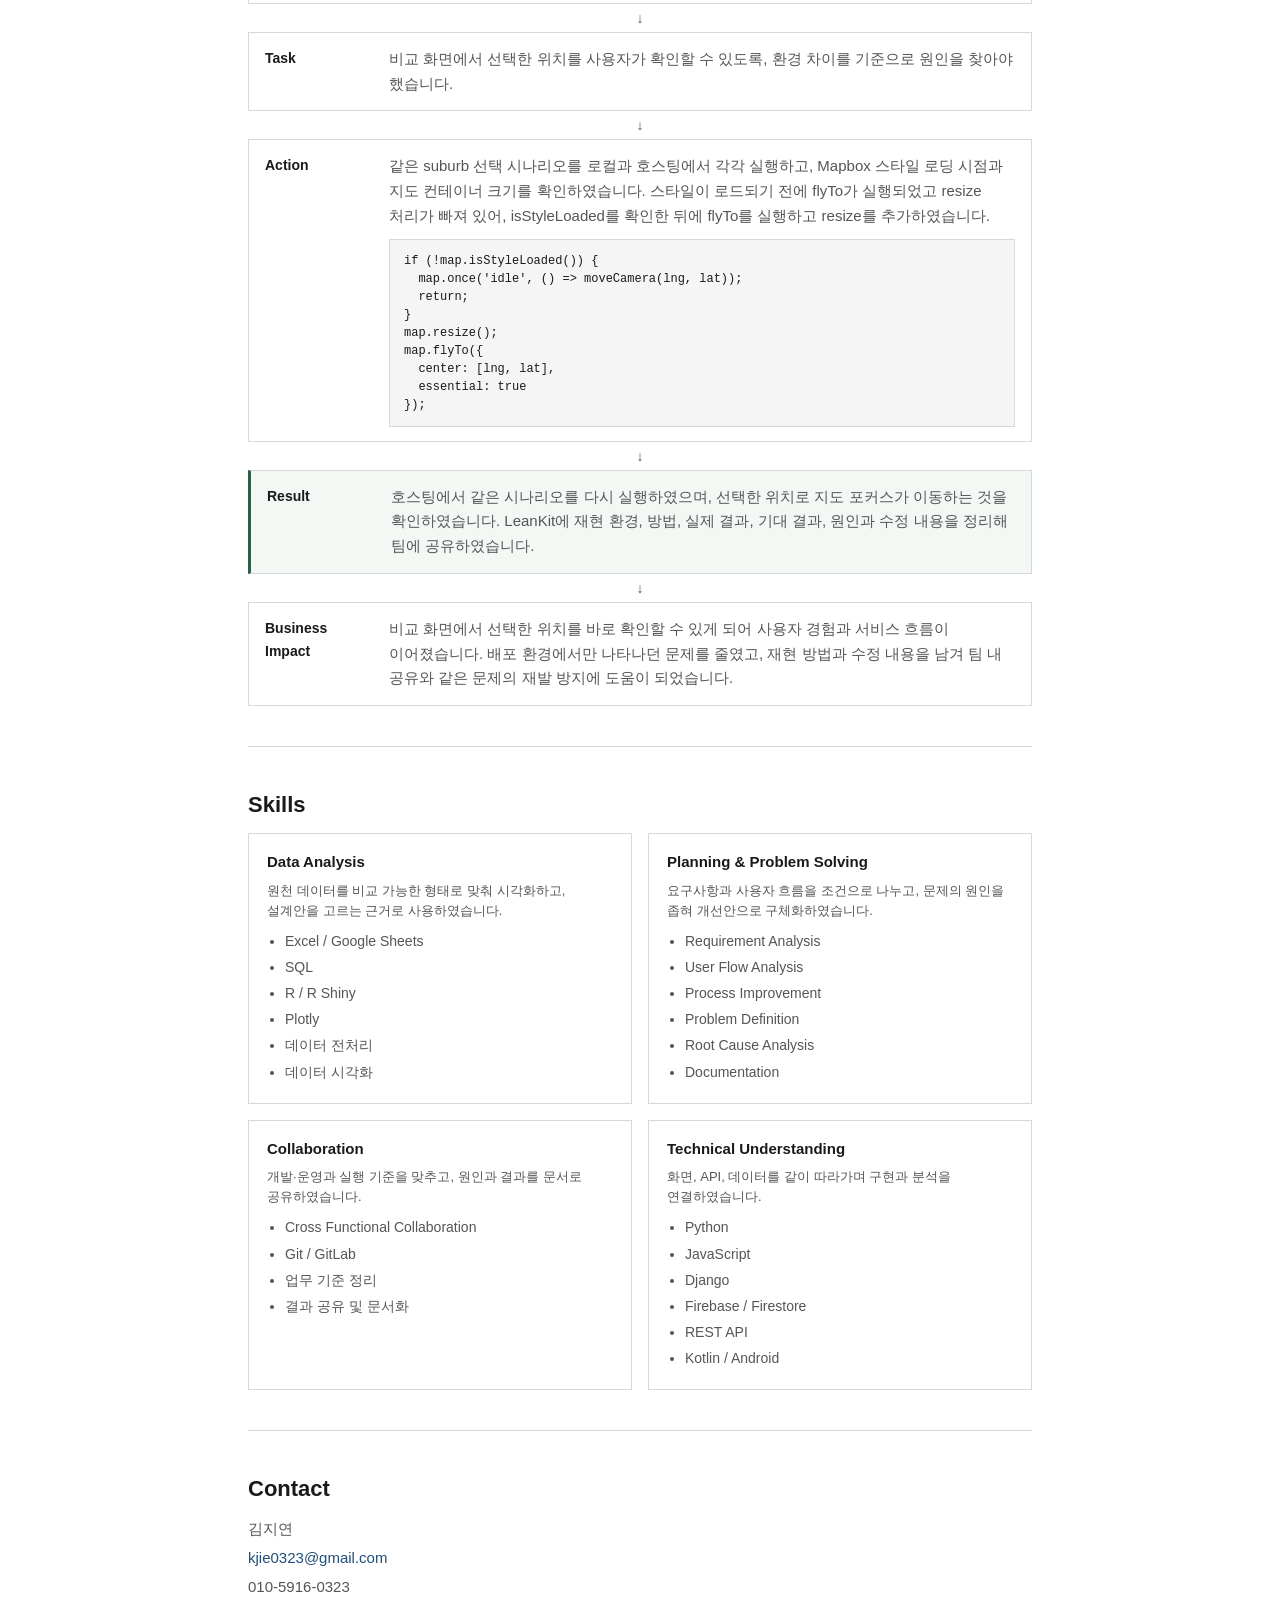
==== commit 0e2cae18: "Break the hero headline and lead onto extra lines. Co-authored-by: Cursor <cursoragent@cursor.com>" ====
--- a/index.html
+++ b/index.html
@@ -11,8 +11,8 @@
     <header class="hero">
       <div class="hero-copy">
         <p class="hero-label">Purchasing / Procurement</p>
-        <h1>데이터를 구조화하고 합리적인 의사결정을 지원하는<br>기획자, 김지연입니다.</h1>
-        <p class="lead">여러 조건을 같은 기준으로 비교하고 원인을 좁힌 뒤, 실행 가능한 개선안으로 연결합니다.</p>
+        <h1>데이터를 구조화하고 합리적인 의사결정을 지원하는<br>기획자,<br>김지연입니다.</h1>
+        <p class="lead">여러 조건을 같은 기준으로 비교하고 원인을 좁힌 뒤,<br>실행 가능한 개선안으로 연결합니다.</p>
       </div>
       <aside class="hero-aside">
         <img src="images/jiyeon.jpg" alt="김지연">
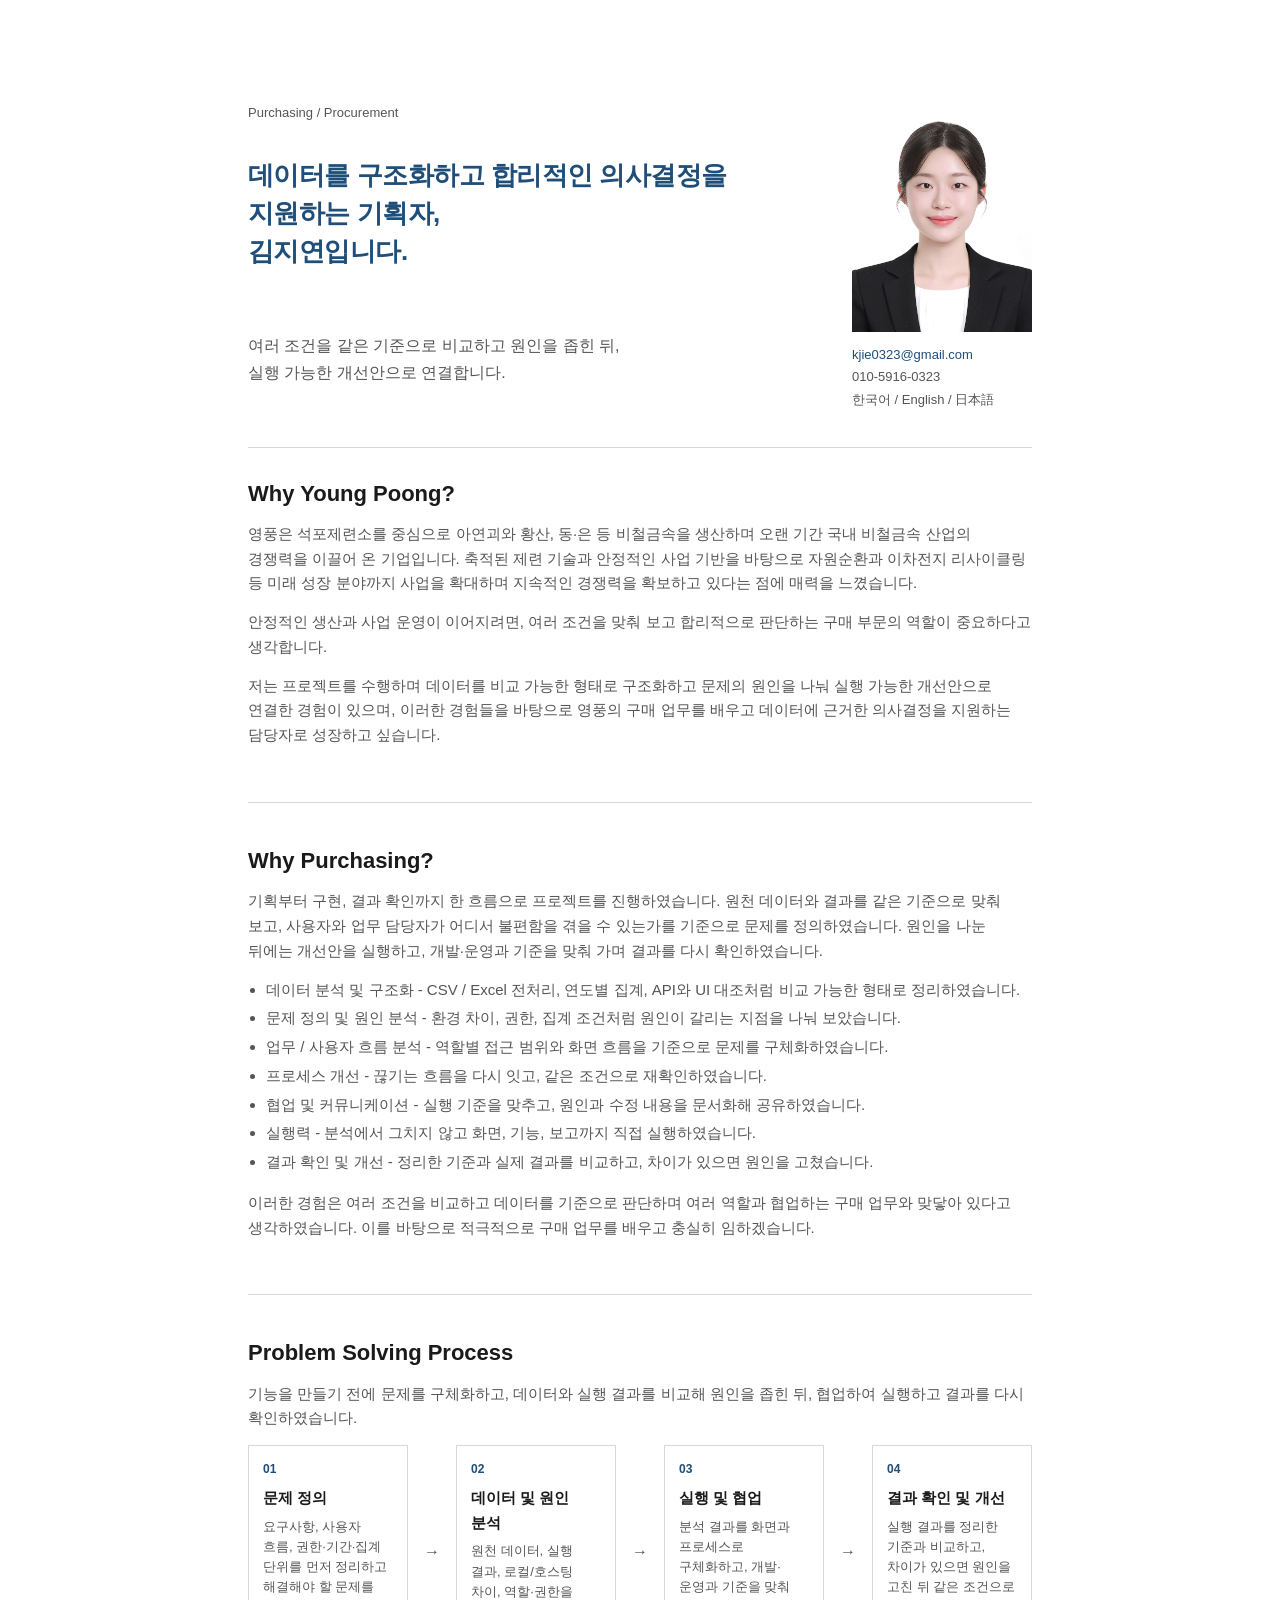
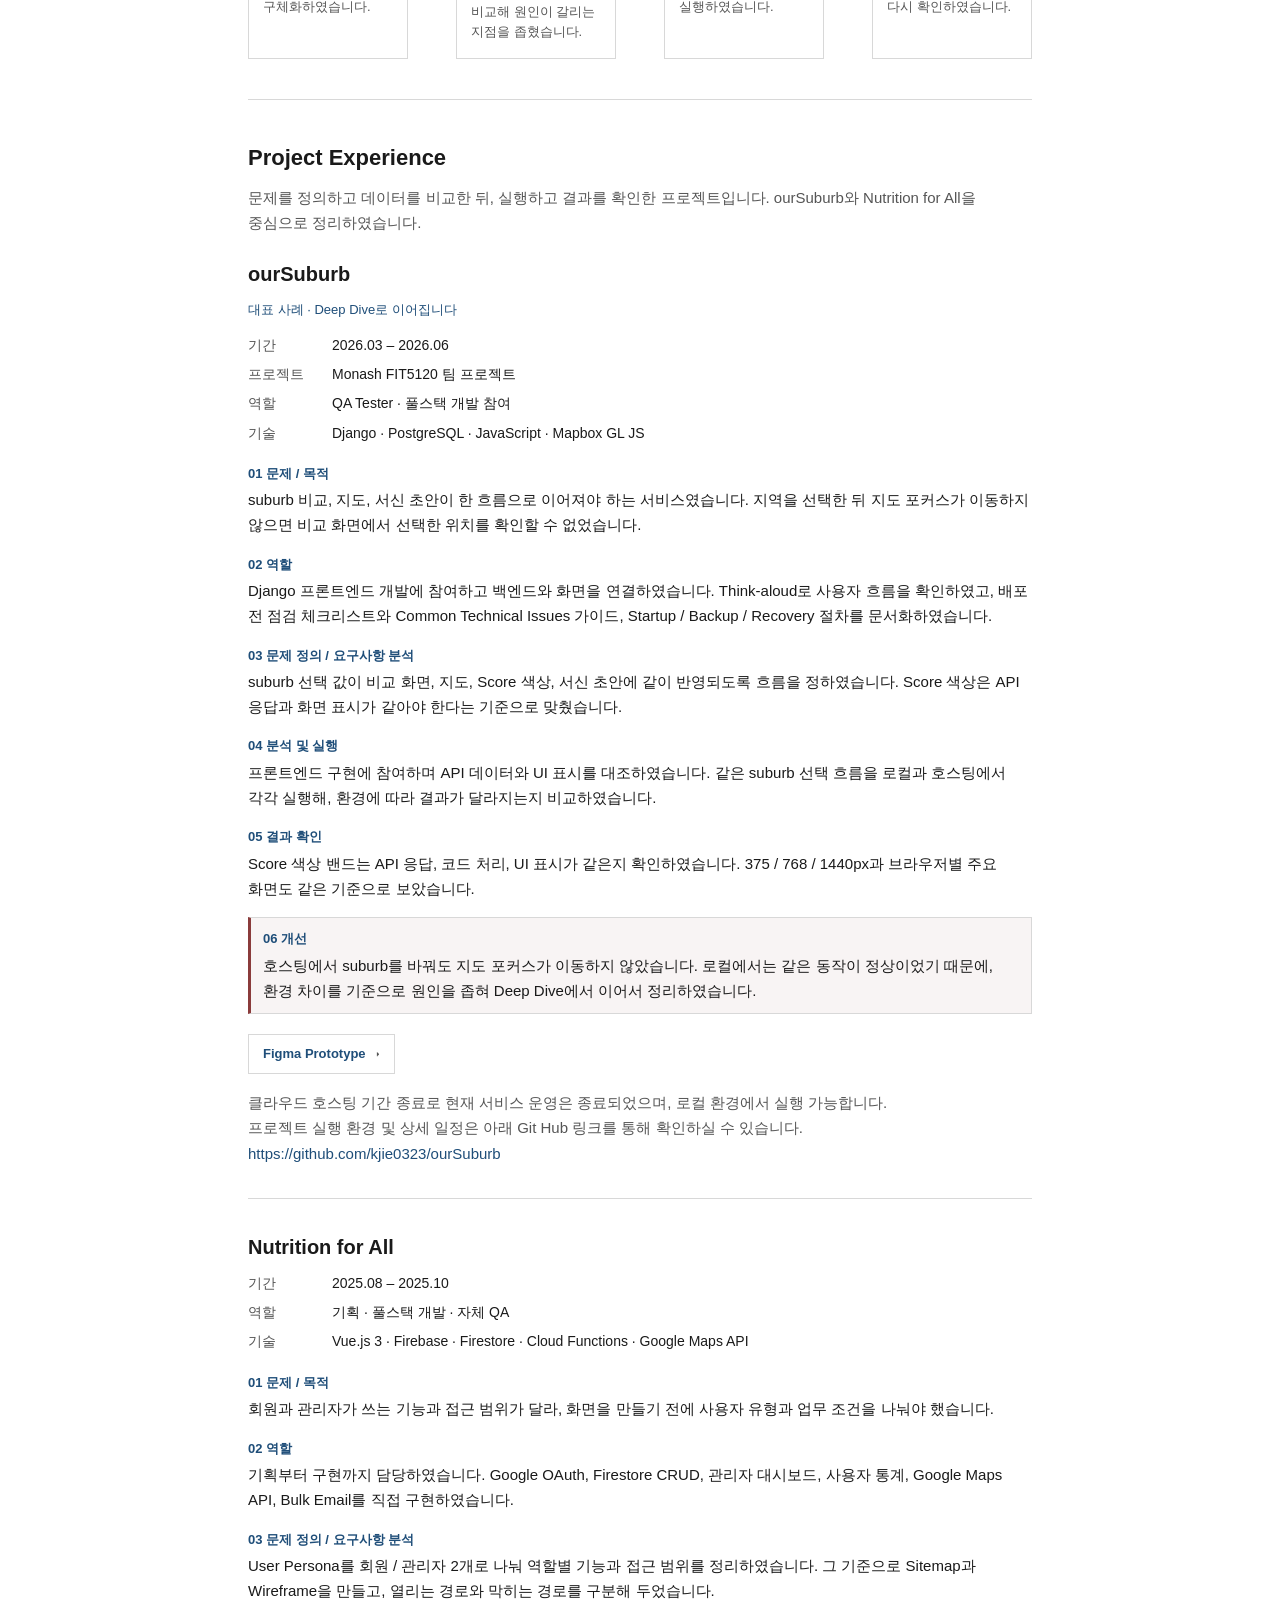
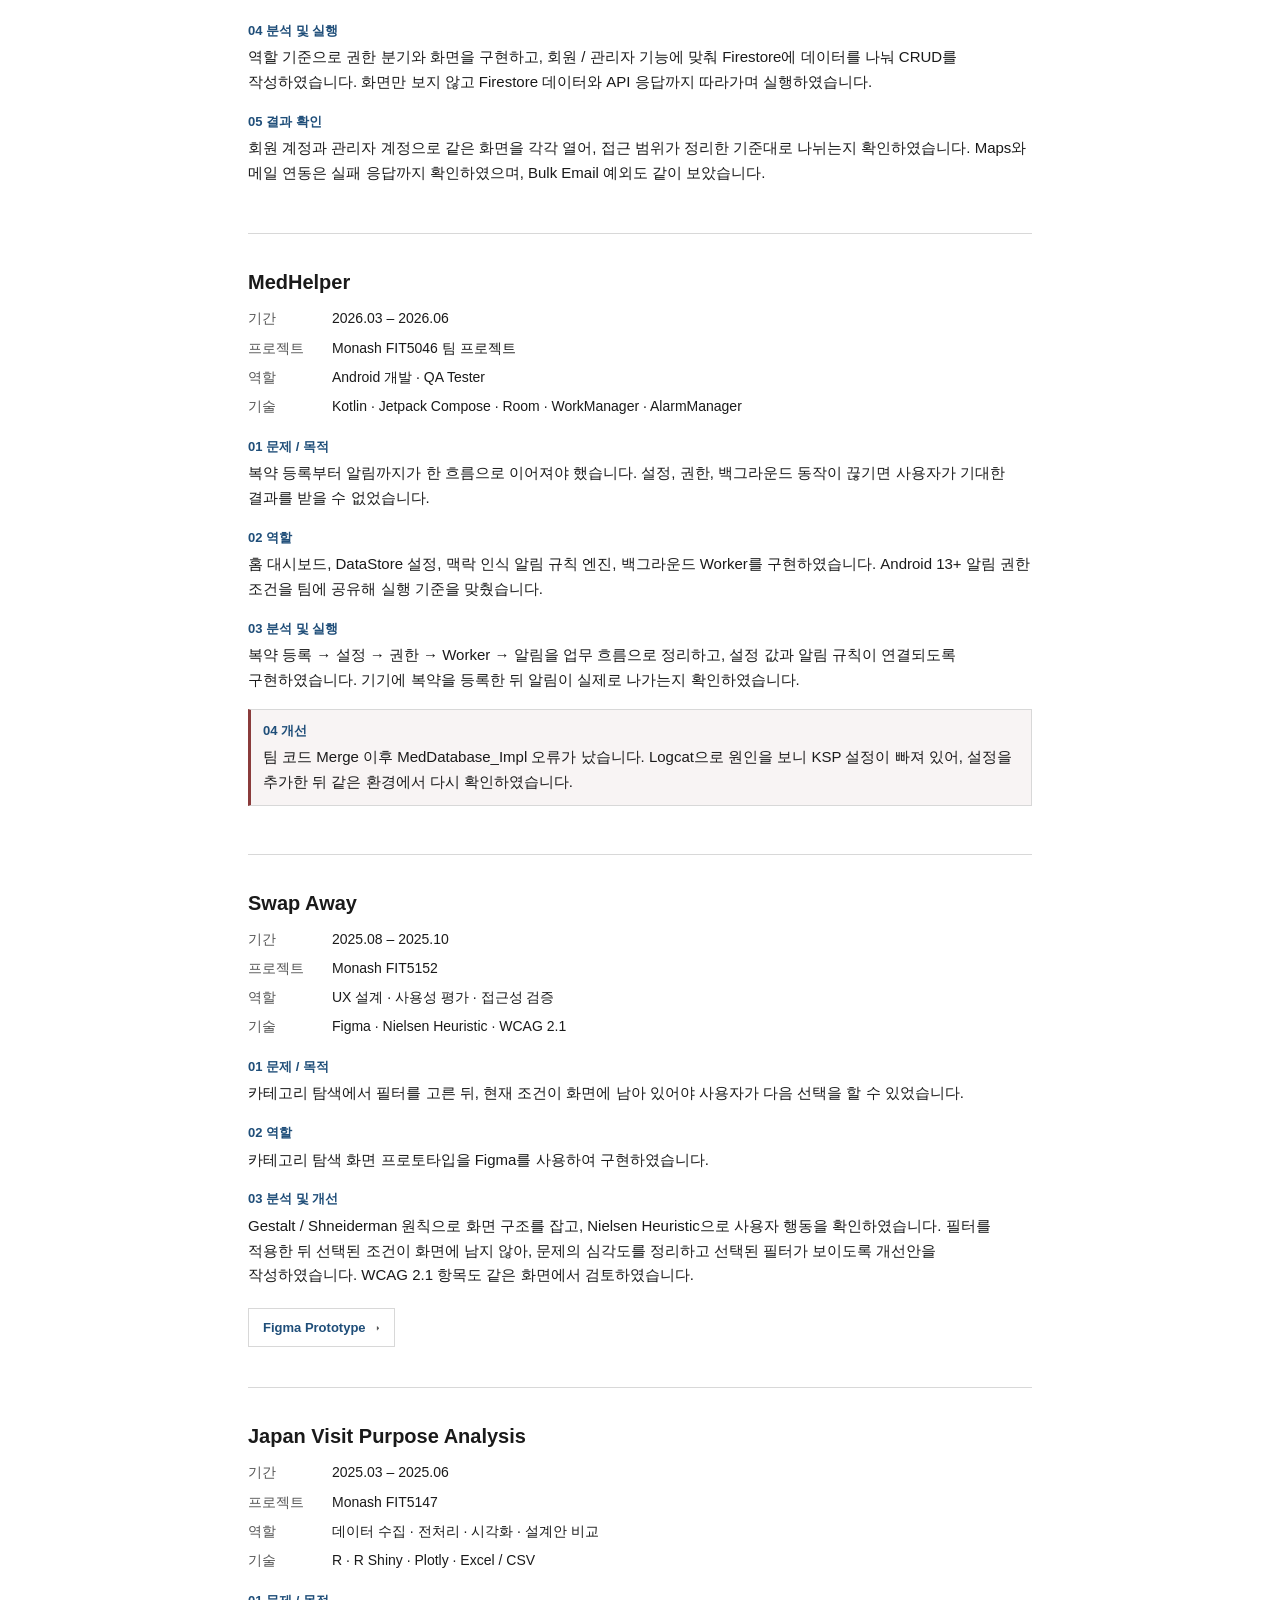
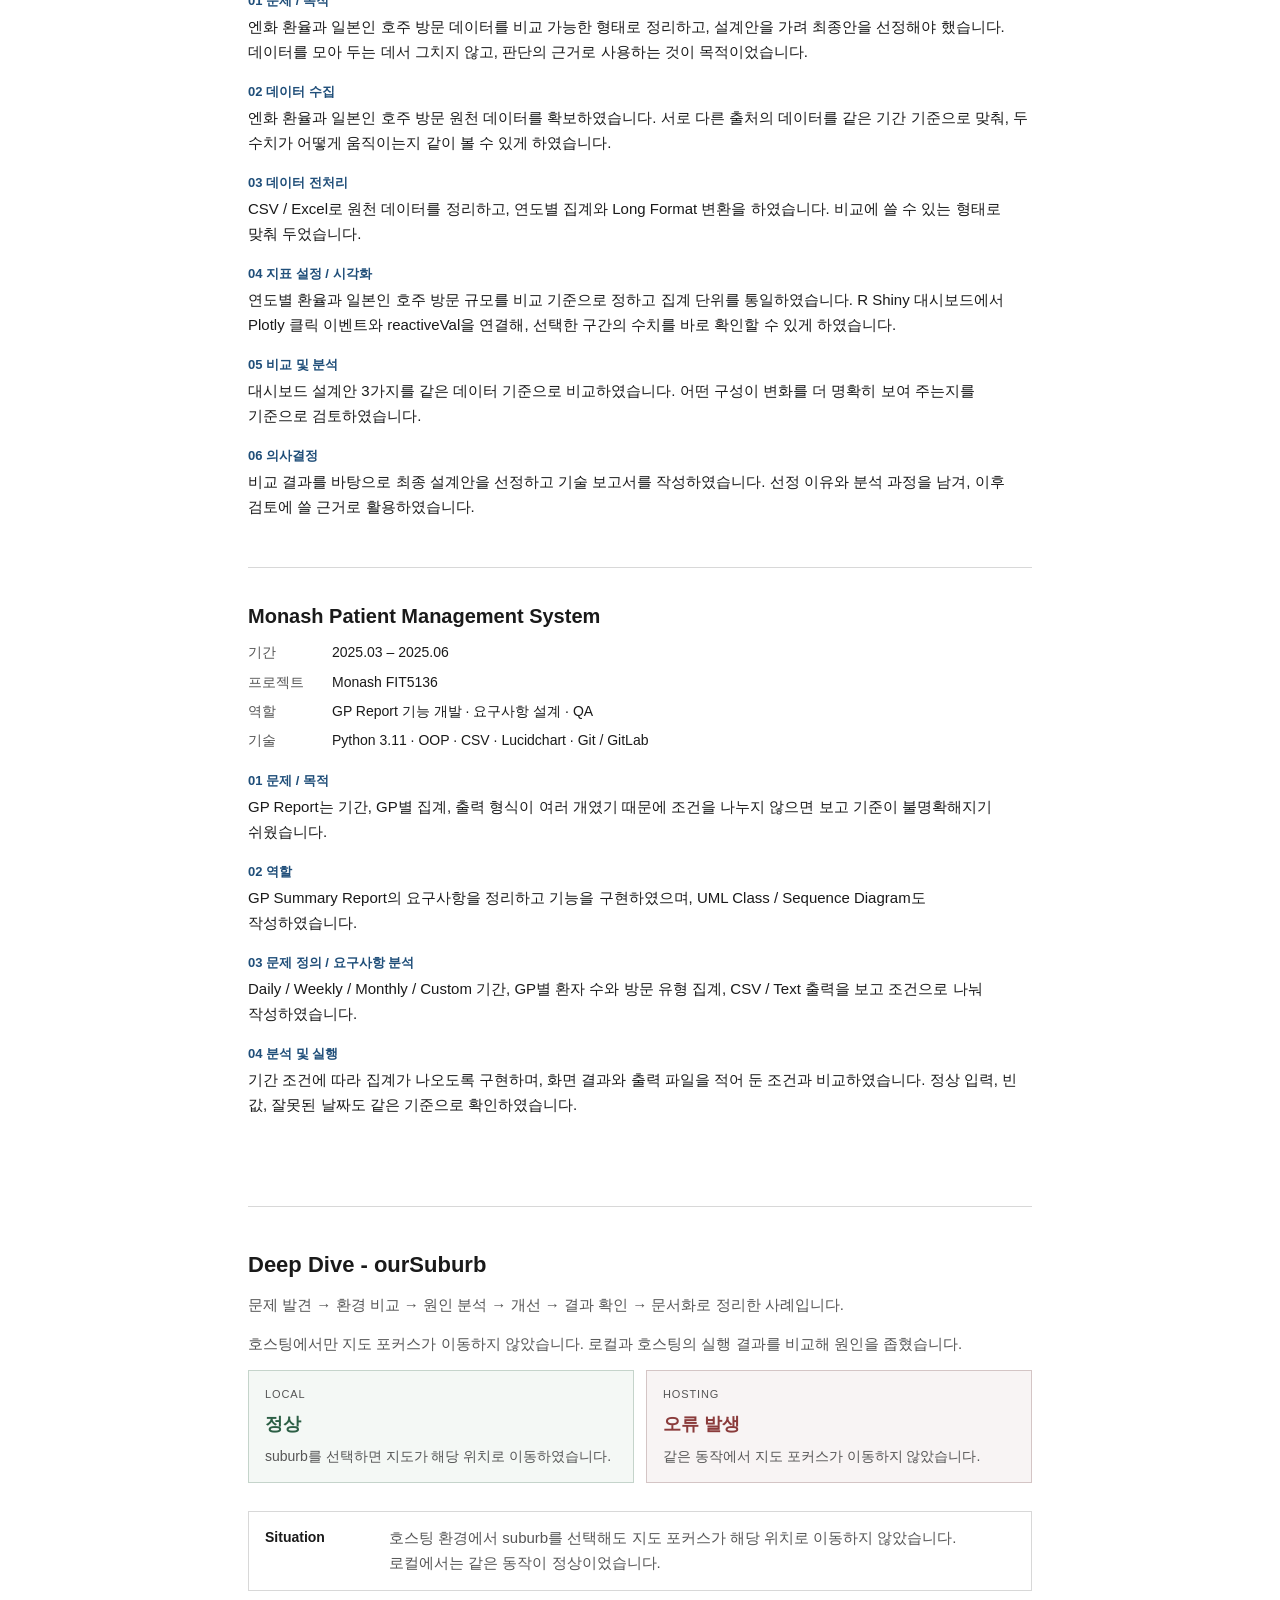
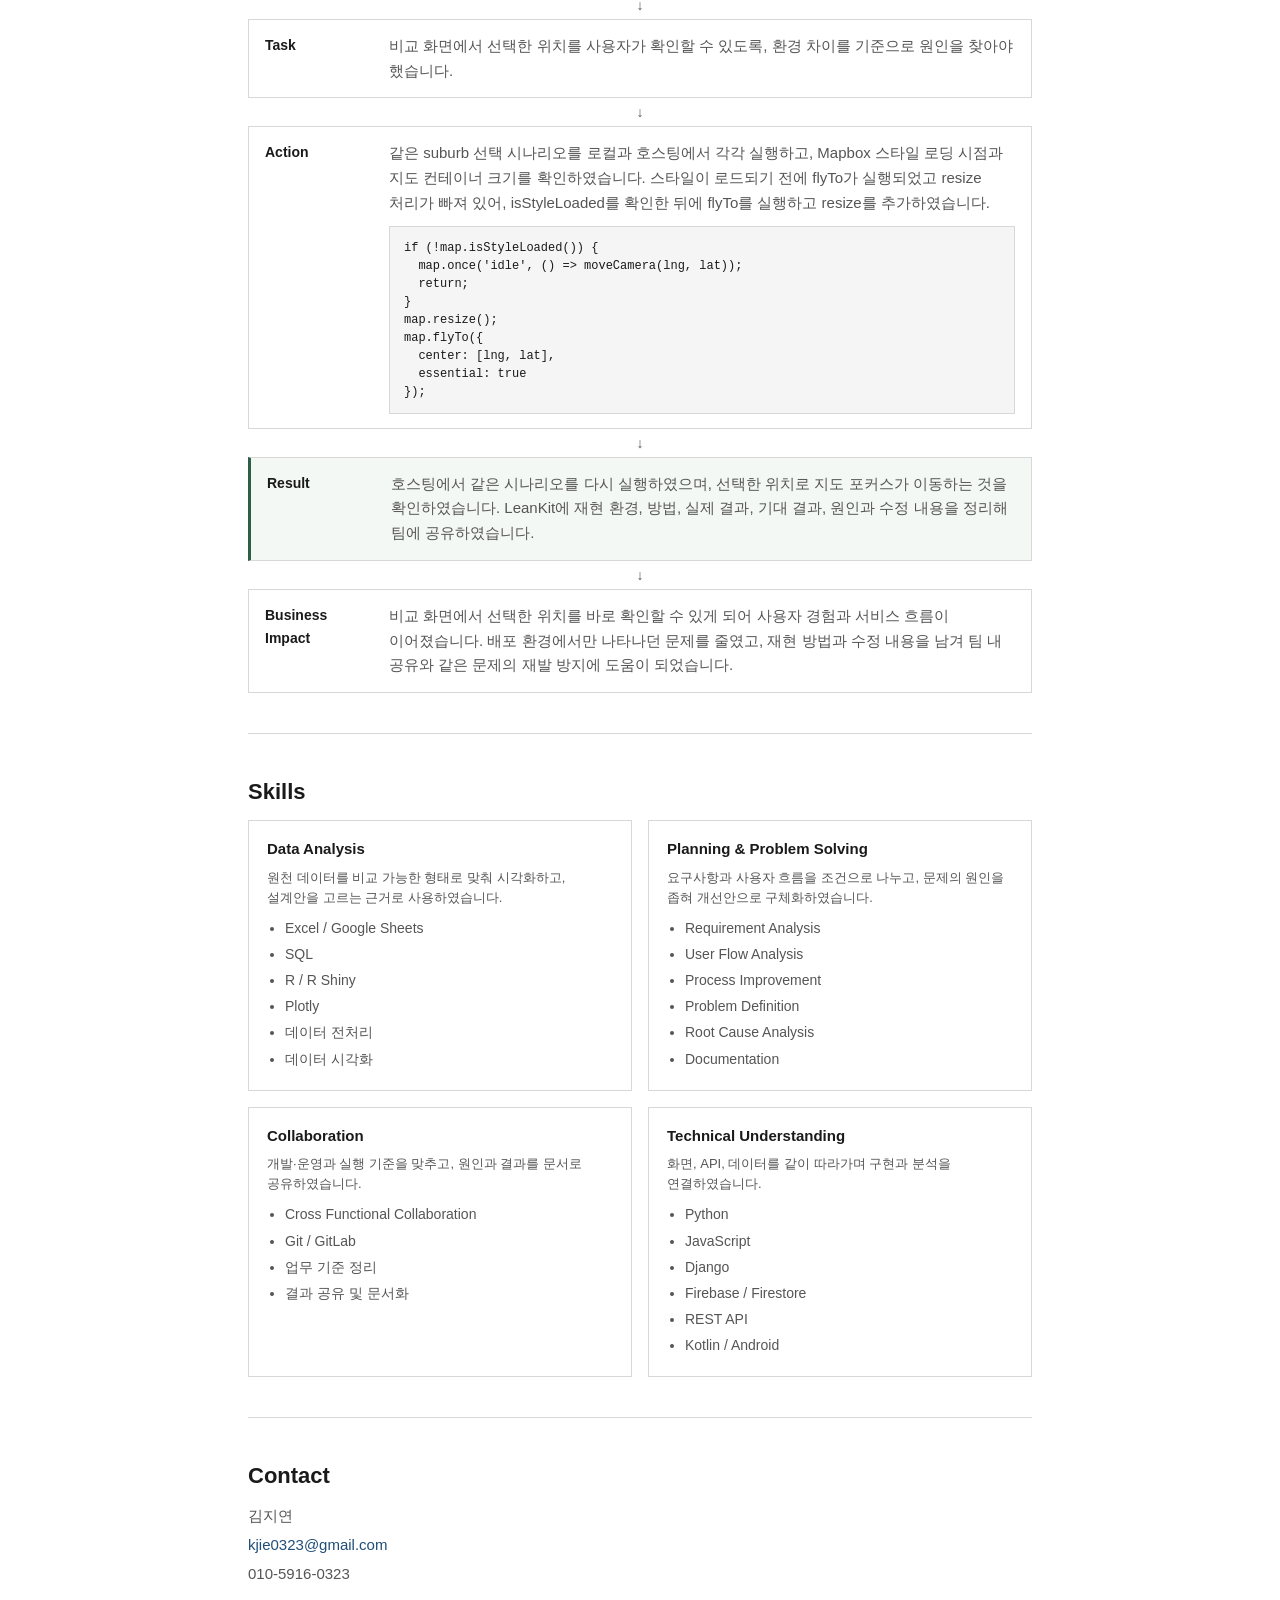
==== commit e1c356ea: "Break the headline after 의사결정을. Co-authored-by: Cursor <cursoragent@cursor.com>" ====
--- a/index.html
+++ b/index.html
@@ -11,7 +11,7 @@
     <header class="hero">
       <div class="hero-copy">
         <p class="hero-label">Purchasing / Procurement</p>
-        <h1>데이터를 구조화하고 합리적인 의사결정을 지원하는<br>기획자,<br>김지연입니다.</h1>
+        <h1>데이터를 구조화하고 합리적인 의사결정을<br>지원하는 기획자,<br>김지연입니다.</h1>
         <p class="lead">여러 조건을 같은 기준으로 비교하고 원인을 좁힌 뒤,<br>실행 가능한 개선안으로 연결합니다.</p>
       </div>
       <aside class="hero-aside">
